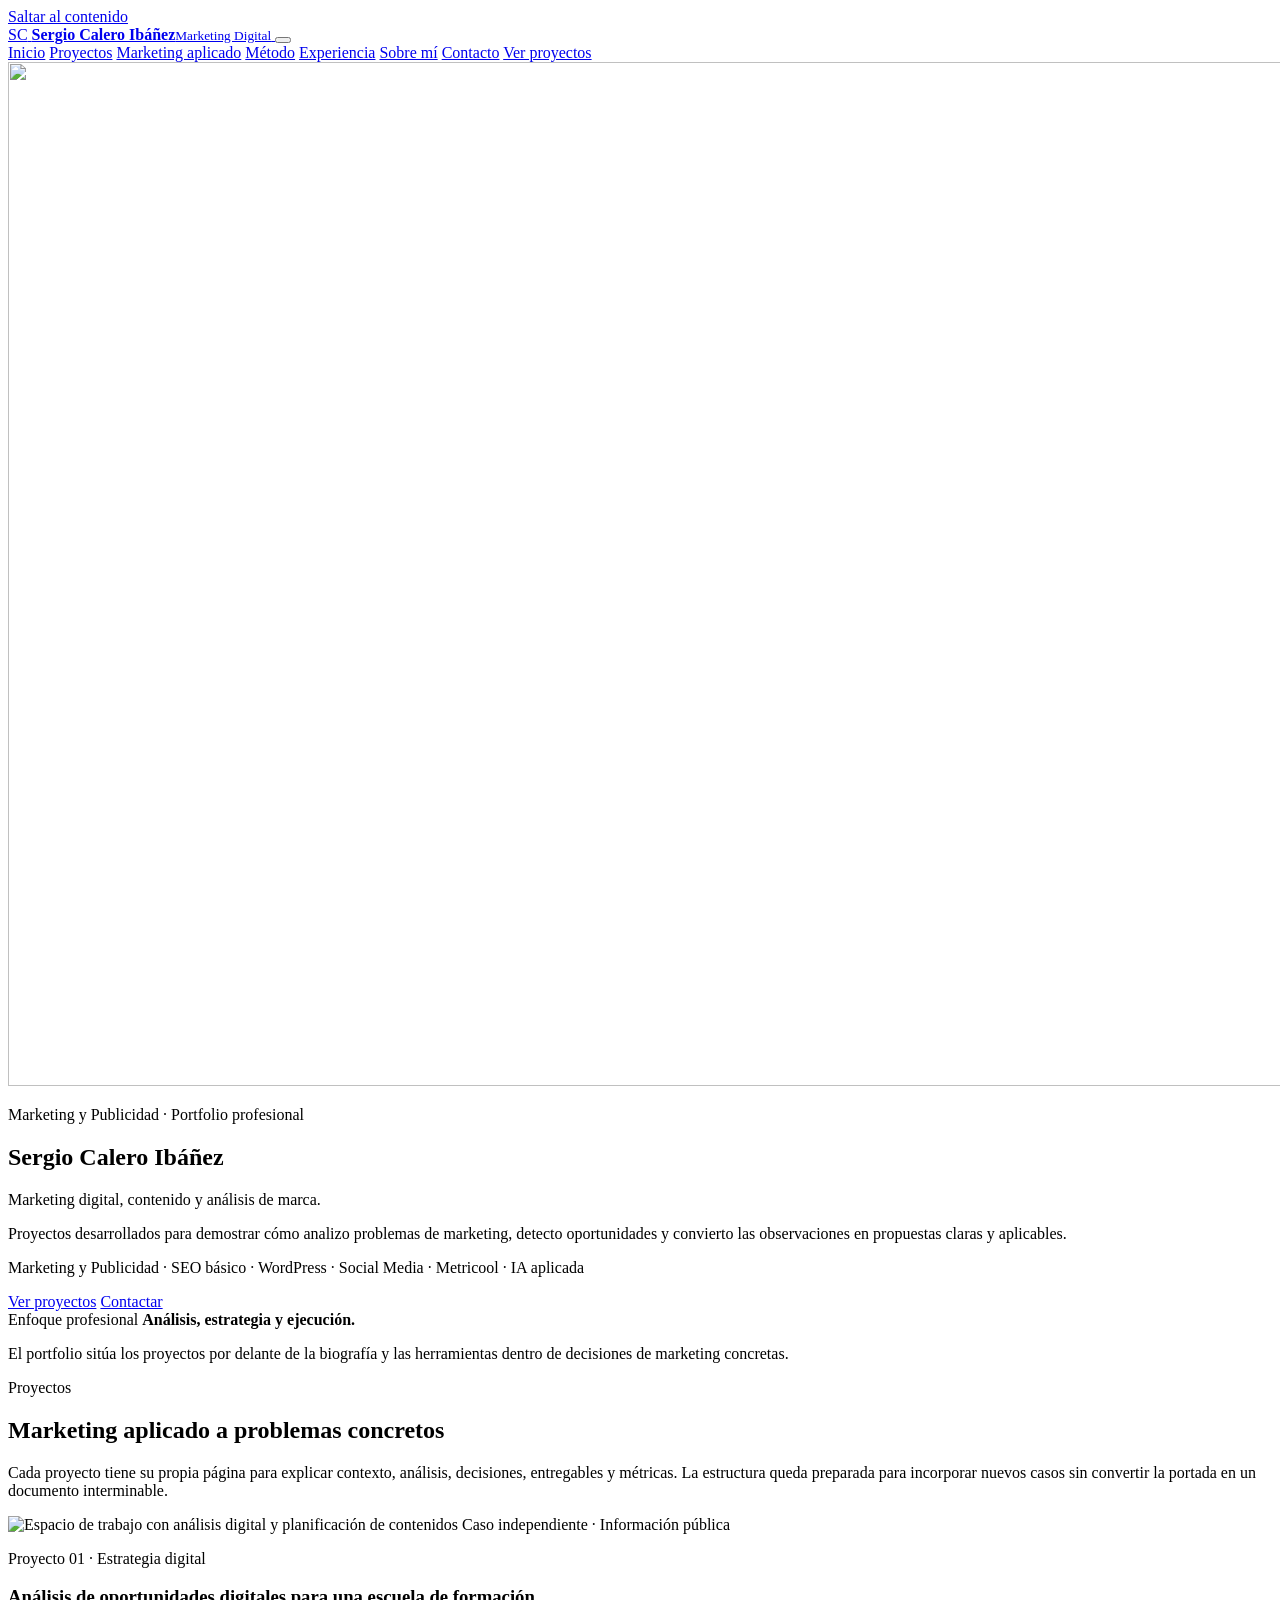
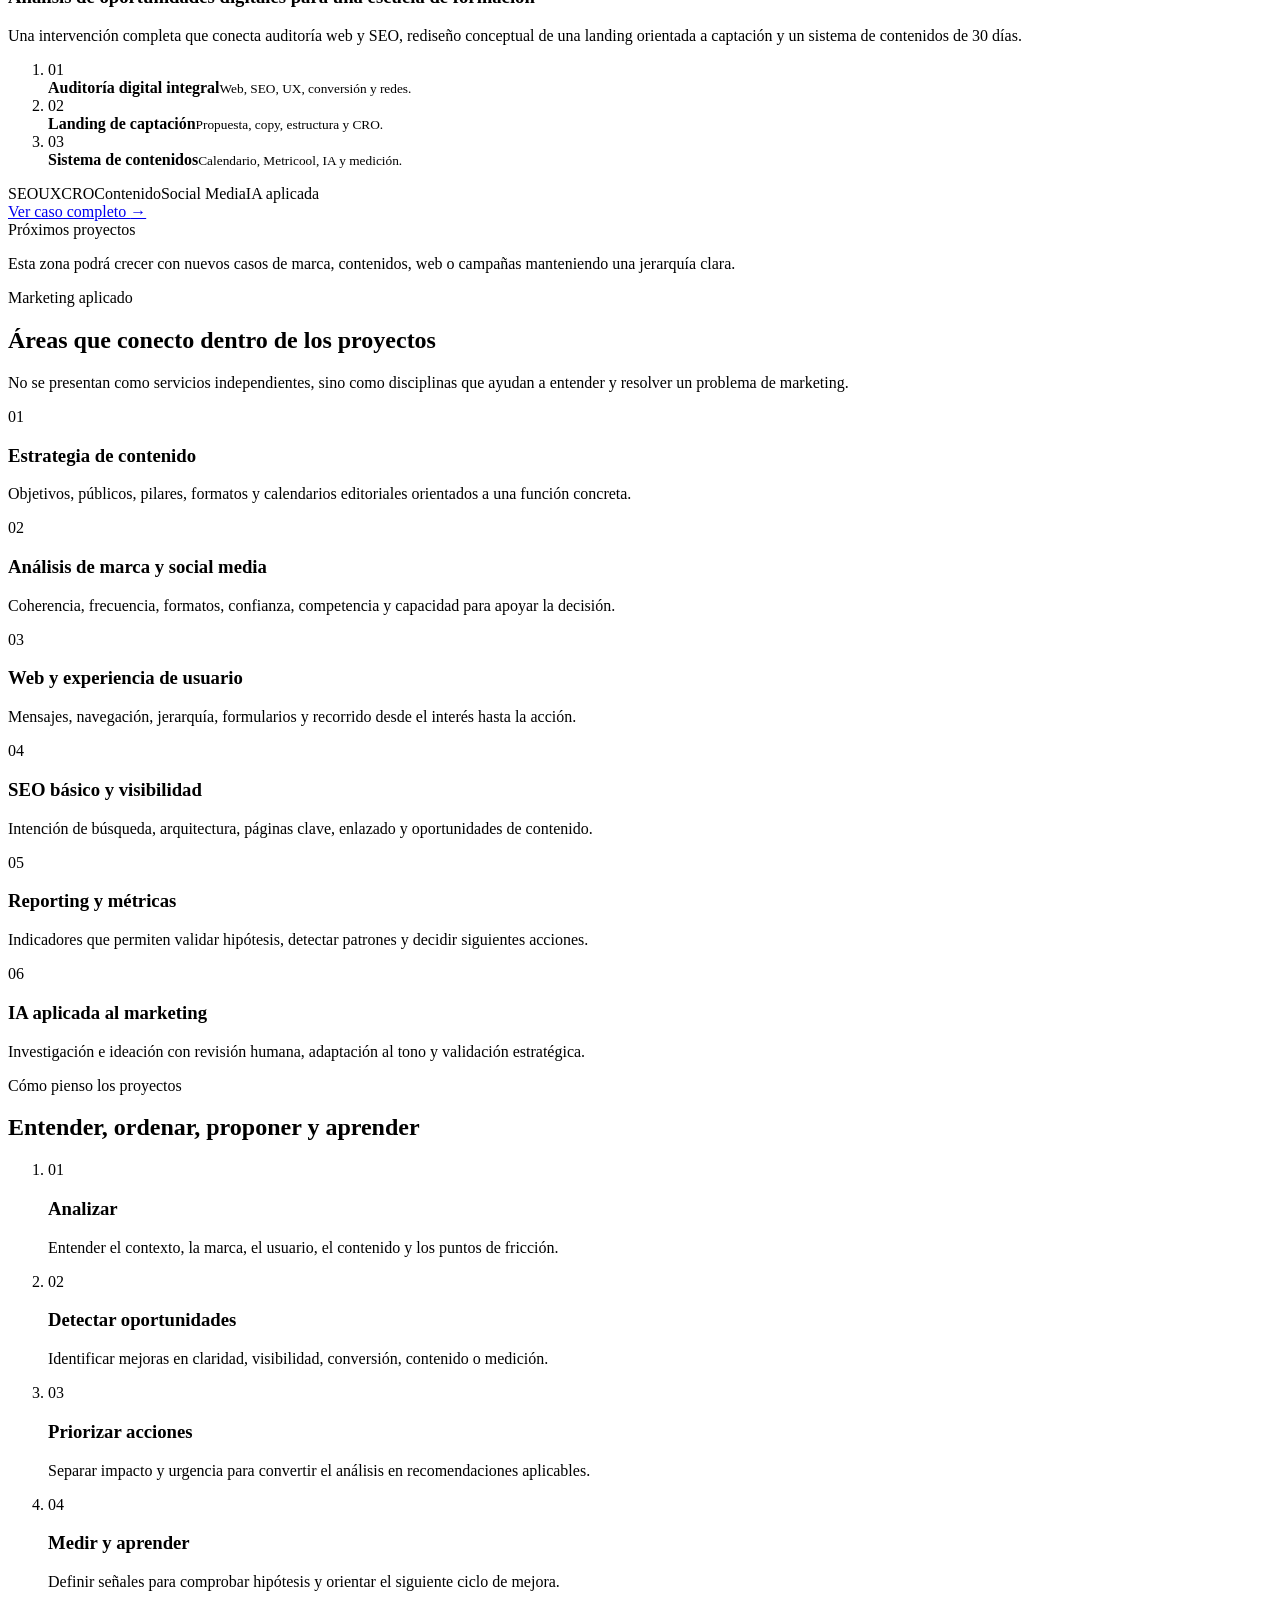
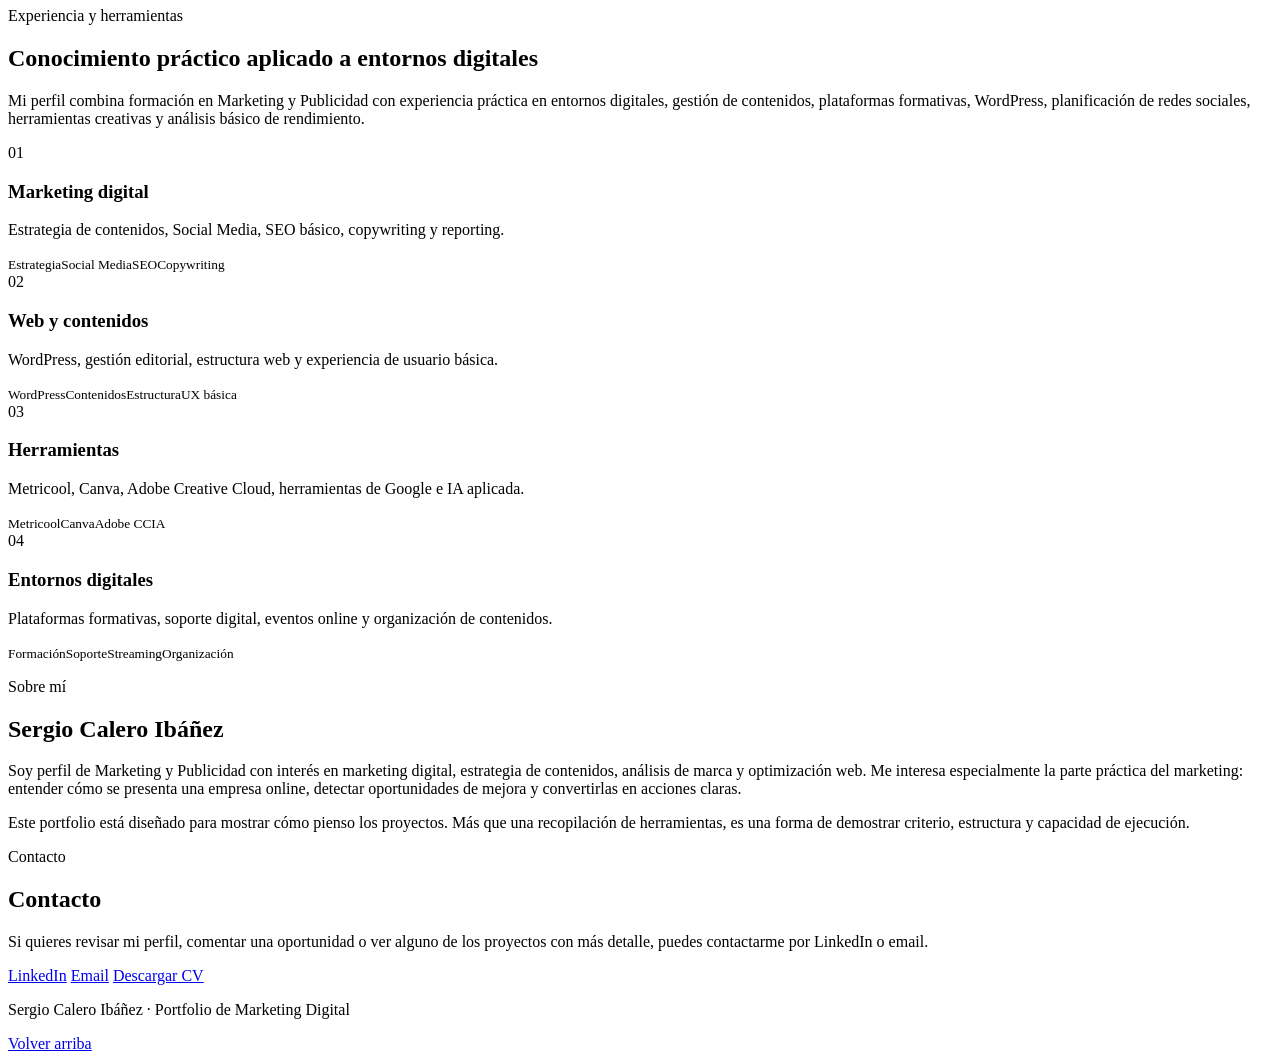
==== index.html @ a9fee879 "Add index.html" ====
<!doctype html>
<html lang="es">
  <head>
    <meta charset="utf-8" />
    <meta name="viewport" content="width=device-width, initial-scale=1" />
    <title>Sergio Calero Ibáñez | Portfolio de Marketing Digital</title>
    <meta name="description" content="Portfolio profesional de Sergio Calero Ibáñez: marketing digital, análisis de marca, SEO básico, WordPress, social media, Metricool, contenidos e IA aplicada." />
    <meta name="robots" content="index, follow" />
    <meta name="theme-color" content="#0f172a" />
    <meta property="og:title" content="Sergio Calero Ibáñez | Portfolio de Marketing Digital" />
    <meta property="og:description" content="Proyectos de marketing aplicado, análisis digital, contenido, SEO, experiencia de usuario e IA." />
    <meta property="og:type" content="website" />
    <meta property="og:image" content="assets/marketing-hero.png" />
    <link rel="preload" href="assets/marketing-hero.png" as="image" />
    <link rel="stylesheet" href="styles.css" />
  </head>
  <body class="portfolio-home">
    <a class="skip-link" href="#contenido">Saltar al contenido</a>
    <header class="site-header" data-header>
      <a class="brand" href="#inicio" aria-label="Ir al inicio">
        <span class="brand-mark">SC</span>
        <span><strong>Sergio Calero Ibáñez</strong><small>Marketing Digital</small></span>
      </a>
      <button class="nav-toggle" type="button" aria-label="Abrir menú" aria-expanded="false" data-nav-toggle>
        <span></span><span></span><span></span>
      </button>
      <nav class="site-nav" aria-label="Navegación principal" data-nav>
        <a href="#inicio">Inicio</a>
        <a href="#proyectos">Proyectos</a>
        <a href="#marketing">Marketing aplicado</a>
        <a href="#metodo">Método</a>
        <a href="#experiencia">Experiencia</a>
        <a href="#sobre-mi">Sobre mí</a>
        <a href="#contacto">Contacto</a>
        <a class="nav-cta" href="#proyectos">Ver proyectos</a>
      </nav>
    </header>

    <main id="contenido">
      <section class="hero home-hero" id="inicio">
        <img class="hero-image" src="assets/marketing-hero.png" alt="" width="1792" height="1024" />
        <div class="hero-overlay"></div>
        <div class="container home-hero-layout">
          <div class="hero-copy">
            <p class="eyebrow light">Marketing y Publicidad · Portfolio profesional</p>
            <h1>Sergio Calero Ibáñez</h1>
            <p class="hero-lead">Marketing digital, contenido y análisis de marca.</p>
            <p class="hero-text">Proyectos desarrollados para demostrar cómo analizo problemas de marketing, detecto oportunidades y convierto las observaciones en propuestas claras y aplicables.</p>
            <p class="positioning">Marketing y Publicidad · SEO básico · WordPress · Social Media · Metricool · IA aplicada</p>
            <div class="button-row">
              <a class="button primary" href="#proyectos">Ver proyectos</a>
              <a class="button ghost" href="#contacto">Contactar</a>
            </div>
          </div>
          <aside class="home-profile-note" aria-label="Enfoque del portfolio">
            <span>Enfoque profesional</span>
            <strong>Análisis, estrategia y ejecución.</strong>
            <p>El portfolio sitúa los proyectos por delante de la biografía y las herramientas dentro de decisiones de marketing concretas.</p>
          </aside>
        </div>
      </section>

      <section class="section projects-index" id="proyectos">
        <div class="container">
          <header class="section-heading projects-heading">
            <div>
              <p class="eyebrow">Proyectos</p>
              <h2>Marketing aplicado a problemas concretos</h2>
            </div>
            <p>Cada proyecto tiene su propia página para explicar contexto, análisis, decisiones, entregables y métricas. La estructura queda preparada para incorporar nuevos casos sin convertir la portada en un documento interminable.</p>
          </header>

          <article class="featured-project">
            <div class="featured-project-media">
              <img src="assets/marketing-hero.png" alt="Espacio de trabajo con análisis digital y planificación de contenidos" width="1792" height="1024" />
              <span class="project-status">Caso independiente · Información pública</span>
            </div>
            <div class="featured-project-content">
              <p class="project-kicker">Proyecto 01 · Estrategia digital</p>
              <h3>Análisis de oportunidades digitales para una escuela de formación</h3>
              <p>Una intervención completa que conecta auditoría web y SEO, rediseño conceptual de una landing orientada a captación y un sistema de contenidos de 30 días.</p>
              <ol class="project-phases">
                <li><span>01</span><div><strong>Auditoría digital integral</strong><small>Web, SEO, UX, conversión y redes.</small></div></li>
                <li><span>02</span><div><strong>Landing de captación</strong><small>Propuesta, copy, estructura y CRO.</small></div></li>
                <li><span>03</span><div><strong>Sistema de contenidos</strong><small>Calendario, Metricool, IA y medición.</small></div></li>
              </ol>
              <div class="project-tags">
                <span>SEO</span><span>UX</span><span>CRO</span><span>Contenido</span><span>Social Media</span><span>IA aplicada</span>
              </div>
              <a class="button project-button" href="projects/analisis-oportunidades-digitales.html">Ver caso completo <span aria-hidden="true">→</span></a>
            </div>
          </article>

          <div class="future-project">
            <span>Próximos proyectos</span>
            <p>Esta zona podrá crecer con nuevos casos de marca, contenidos, web o campañas manteniendo una jerarquía clara.</p>
          </div>
        </div>
      </section>

      <section class="section applied-section" id="marketing">
        <div class="container">
          <header class="section-heading">
            <p class="eyebrow">Marketing aplicado</p>
            <h2>Áreas que conecto dentro de los proyectos</h2>
            <p>No se presentan como servicios independientes, sino como disciplinas que ayudan a entender y resolver un problema de marketing.</p>
          </header>
          <div class="specialty-grid">
            <article><span>01</span><h3>Estrategia de contenido</h3><p>Objetivos, públicos, pilares, formatos y calendarios editoriales orientados a una función concreta.</p></article>
            <article><span>02</span><h3>Análisis de marca y social media</h3><p>Coherencia, frecuencia, formatos, confianza, competencia y capacidad para apoyar la decisión.</p></article>
            <article><span>03</span><h3>Web y experiencia de usuario</h3><p>Mensajes, navegación, jerarquía, formularios y recorrido desde el interés hasta la acción.</p></article>
            <article><span>04</span><h3>SEO básico y visibilidad</h3><p>Intención de búsqueda, arquitectura, páginas clave, enlazado y oportunidades de contenido.</p></article>
            <article><span>05</span><h3>Reporting y métricas</h3><p>Indicadores que permiten validar hipótesis, detectar patrones y decidir siguientes acciones.</p></article>
            <article><span>06</span><h3>IA aplicada al marketing</h3><p>Investigación e ideación con revisión humana, adaptación al tono y validación estratégica.</p></article>
          </div>
        </div>
      </section>

      <section class="section method-section" id="metodo">
        <div class="container">
          <header class="section-heading">
            <p class="eyebrow light">Cómo pienso los proyectos</p>
            <h2>Entender, ordenar, proponer y aprender</h2>
          </header>
          <ol class="method-flow">
            <li><span>01</span><h3>Analizar</h3><p>Entender el contexto, la marca, el usuario, el contenido y los puntos de fricción.</p></li>
            <li><span>02</span><h3>Detectar oportunidades</h3><p>Identificar mejoras en claridad, visibilidad, conversión, contenido o medición.</p></li>
            <li><span>03</span><h3>Priorizar acciones</h3><p>Separar impacto y urgencia para convertir el análisis en recomendaciones aplicables.</p></li>
            <li><span>04</span><h3>Medir y aprender</h3><p>Definir señales para comprobar hipótesis y orientar el siguiente ciclo de mejora.</p></li>
          </ol>
        </div>
      </section>

      <section class="section experience-section" id="experiencia">
        <div class="container">
          <header class="section-heading">
            <p class="eyebrow">Experiencia y herramientas</p>
            <h2>Conocimiento práctico aplicado a entornos digitales</h2>
            <p>Mi perfil combina formación en Marketing y Publicidad con experiencia práctica en entornos digitales, gestión de contenidos, plataformas formativas, WordPress, planificación de redes sociales, herramientas creativas y análisis básico de rendimiento.</p>
          </header>
          <div class="experience-grid">
            <article><span>01</span><h3>Marketing digital</h3><p>Estrategia de contenidos, Social Media, SEO básico, copywriting y reporting.</p><div><small>Estrategia</small><small>Social Media</small><small>SEO</small><small>Copywriting</small></div></article>
            <article><span>02</span><h3>Web y contenidos</h3><p>WordPress, gestión editorial, estructura web y experiencia de usuario básica.</p><div><small>WordPress</small><small>Contenidos</small><small>Estructura</small><small>UX básica</small></div></article>
            <article><span>03</span><h3>Herramientas</h3><p>Metricool, Canva, Adobe Creative Cloud, herramientas de Google e IA aplicada.</p><div><small>Metricool</small><small>Canva</small><small>Adobe CC</small><small>IA</small></div></article>
            <article><span>04</span><h3>Entornos digitales</h3><p>Plataformas formativas, soporte digital, eventos online y organización de contenidos.</p><div><small>Formación</small><small>Soporte</small><small>Streaming</small><small>Organización</small></div></article>
          </div>
        </div>
      </section>

      <section class="section about-section" id="sobre-mi">
        <div class="container about-layout">
          <div><p class="eyebrow">Sobre mí</p><h2>Sergio Calero Ibáñez</h2></div>
          <div class="about-copy">
            <p>Soy perfil de Marketing y Publicidad con interés en marketing digital, estrategia de contenidos, análisis de marca y optimización web. Me interesa especialmente la parte práctica del marketing: entender cómo se presenta una empresa online, detectar oportunidades de mejora y convertirlas en acciones claras.</p>
            <p>Este portfolio está diseñado para mostrar cómo pienso los proyectos. Más que una recopilación de herramientas, es una forma de demostrar criterio, estructura y capacidad de ejecución.</p>
          </div>
        </div>
      </section>

      <section class="contact-section" id="contacto">
        <div class="container contact-layout">
          <div>
            <p class="eyebrow light">Contacto</p>
            <h2>Contacto</h2>
            <p>Si quieres revisar mi perfil, comentar una oportunidad o ver alguno de los proyectos con más detalle, puedes contactarme por LinkedIn o email.</p>
          </div>
          <div class="contact-actions">
            <a class="button primary" href="https://www.linkedin.com/in/sergio-calero-ibanez/" target="_blank" rel="noreferrer">LinkedIn</a>
            <a class="button ghost" href="mailto:tu-email@ejemplo.com">Email</a>
            <a class="button ghost" href="assets/cv-sergio-calero.pdf">Descargar CV</a>
          </div>
        </div>
      </section>
    </main>

    <footer class="site-footer">
      <div class="container"><p>Sergio Calero Ibáñez · Portfolio de Marketing Digital</p><a href="#inicio">Volver arriba</a></div>
    </footer>
    <script src="script.js"></script>
  </body>
</html>
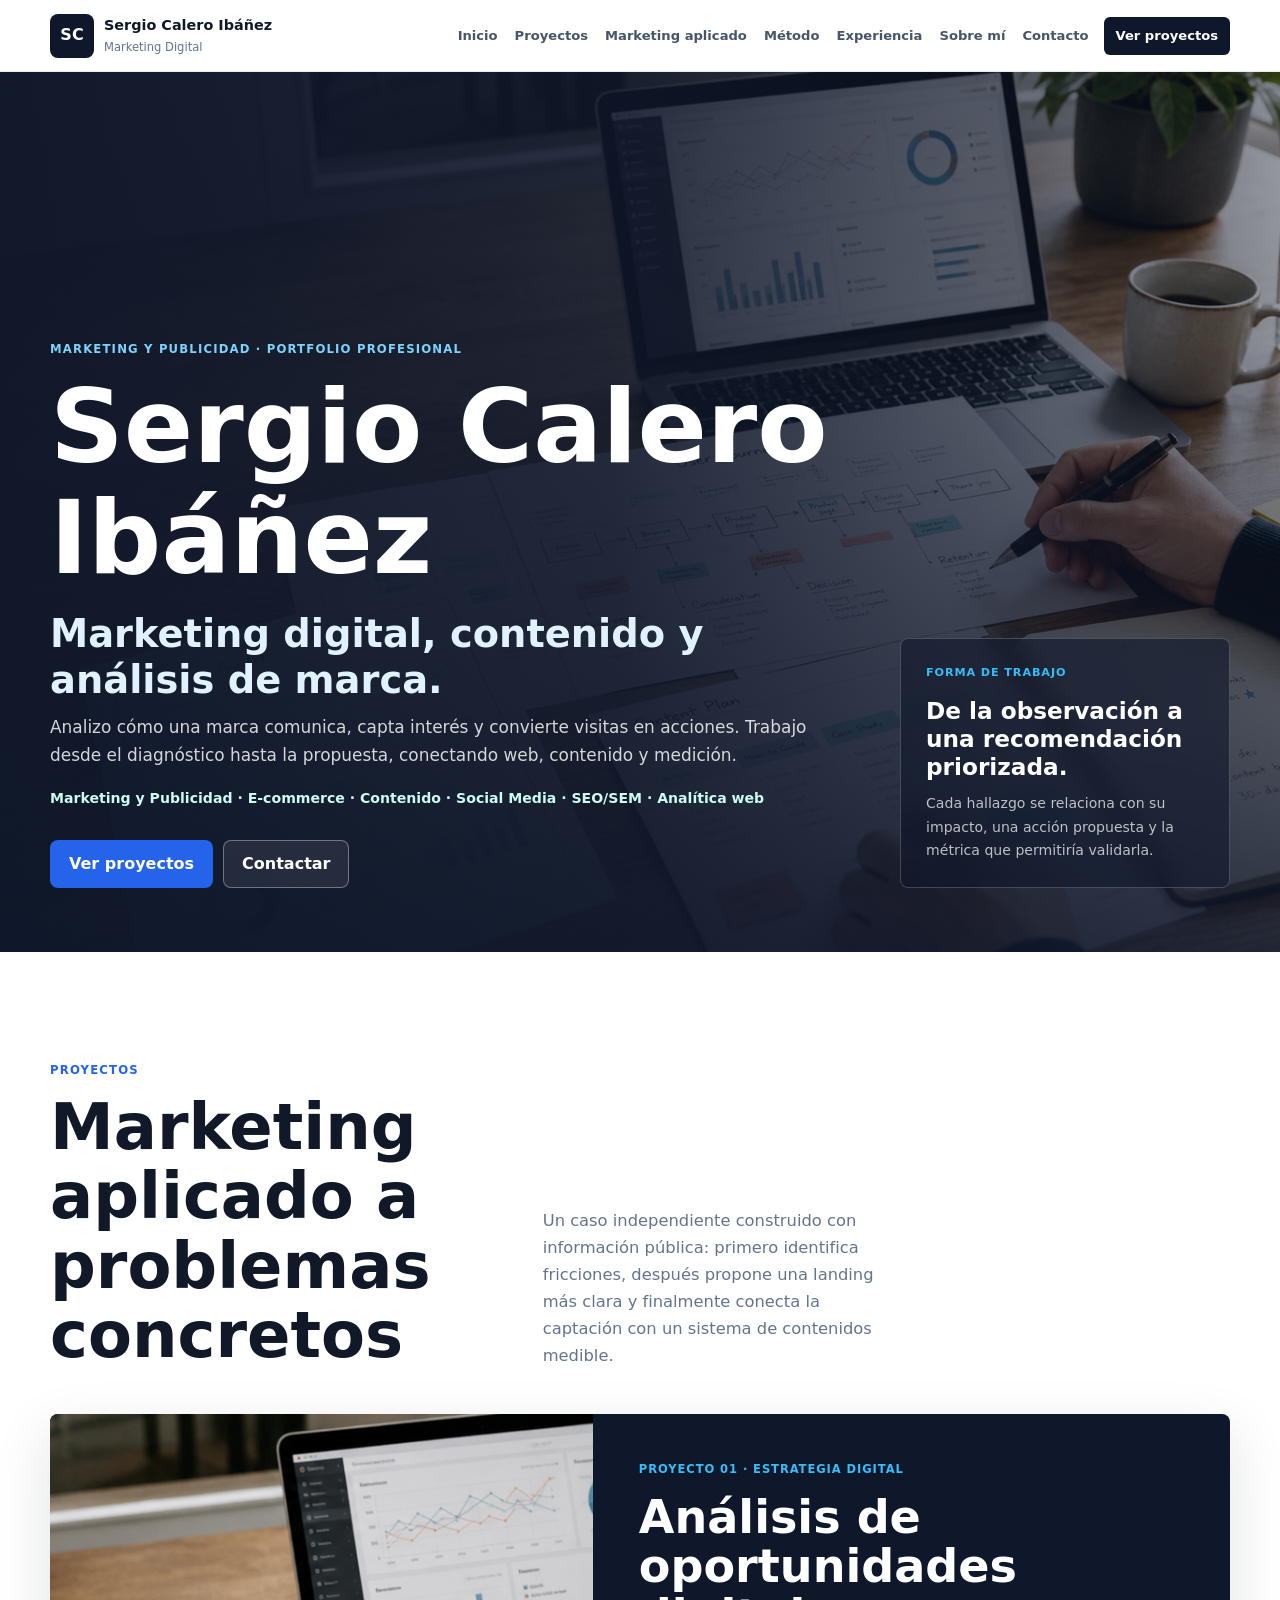
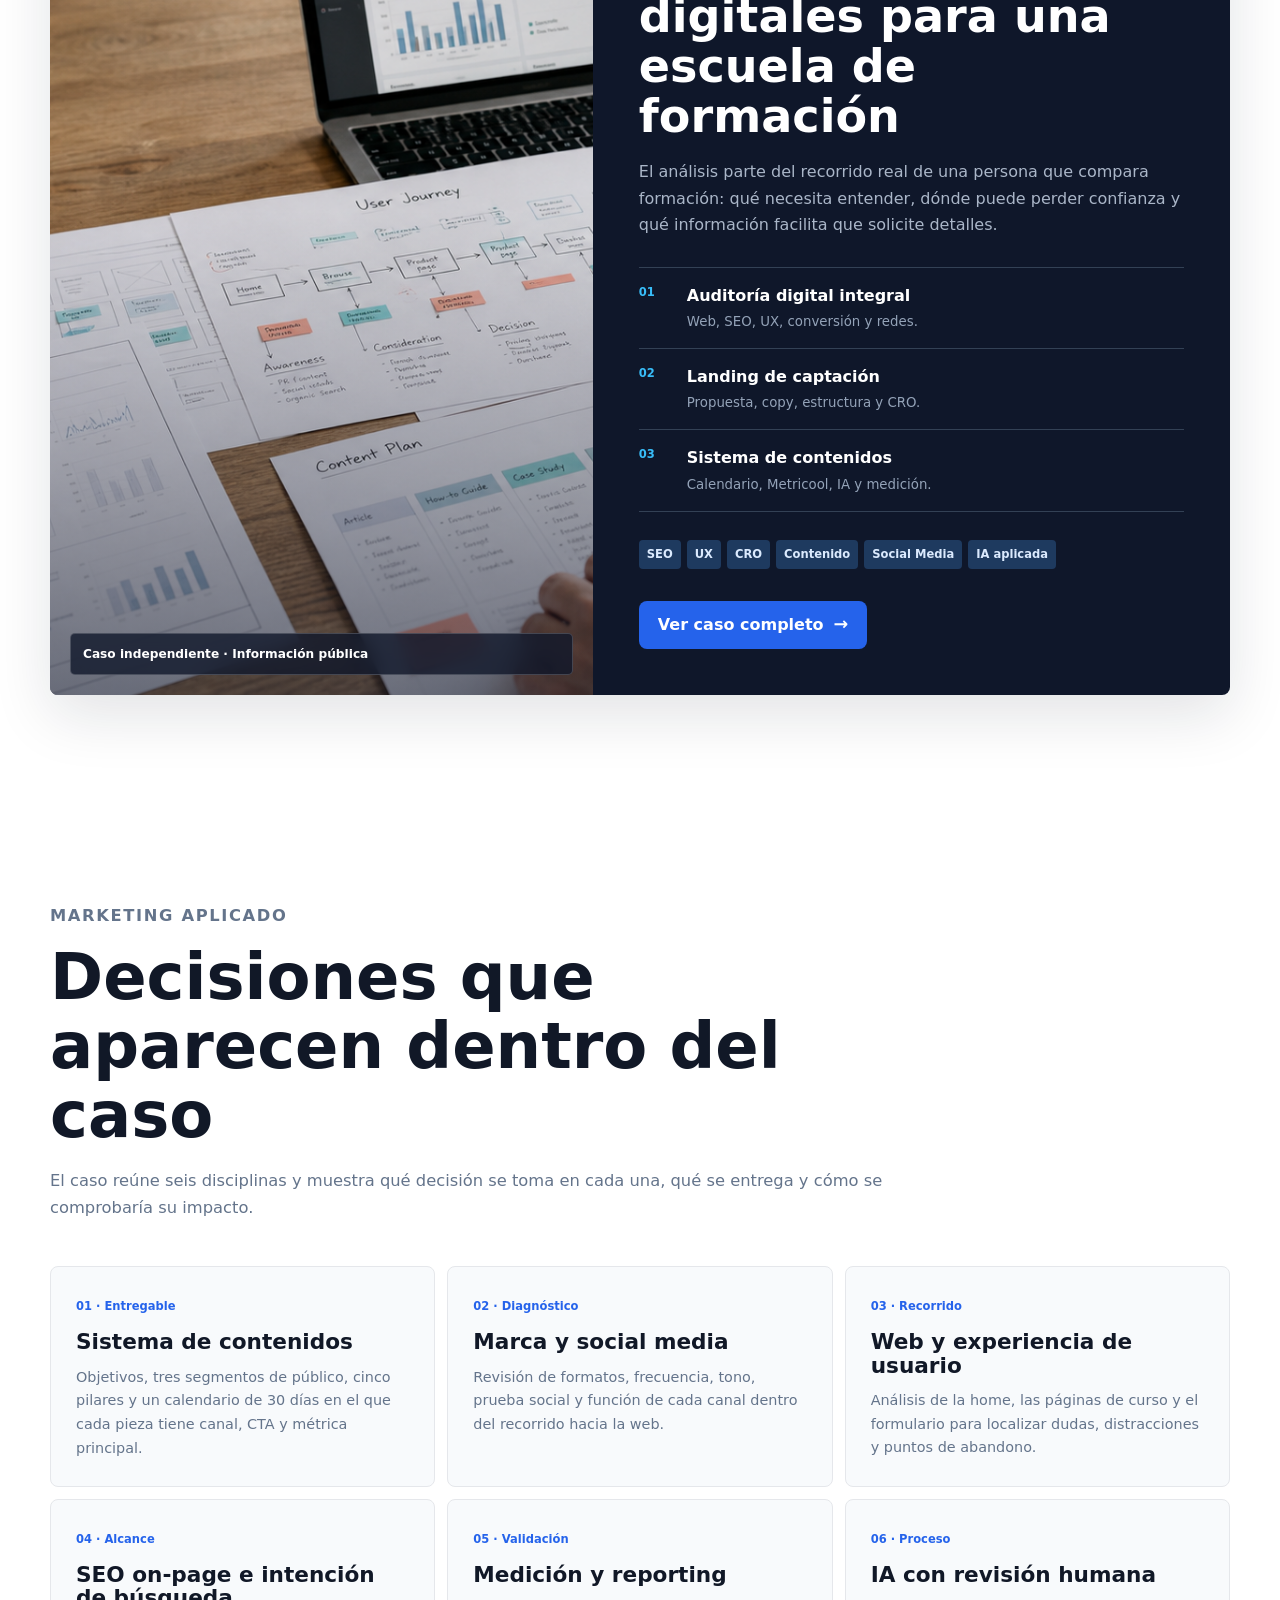
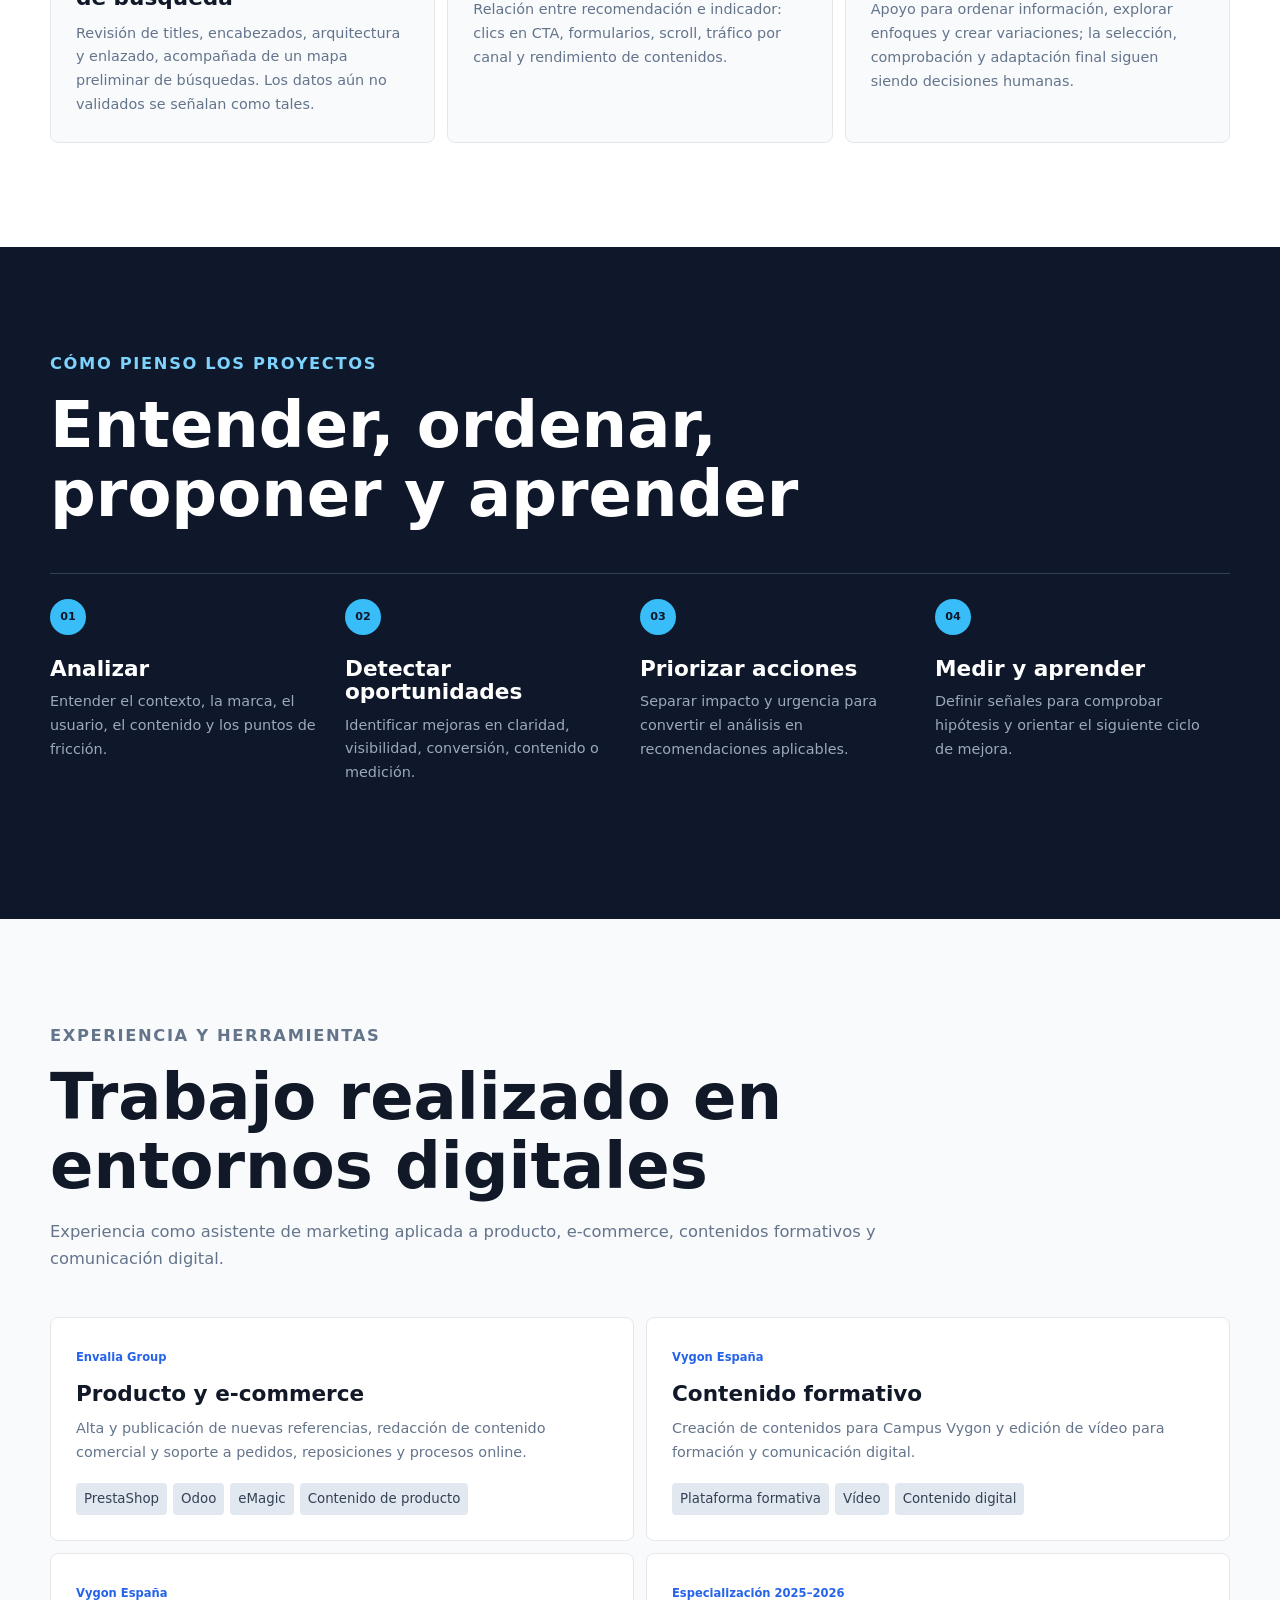
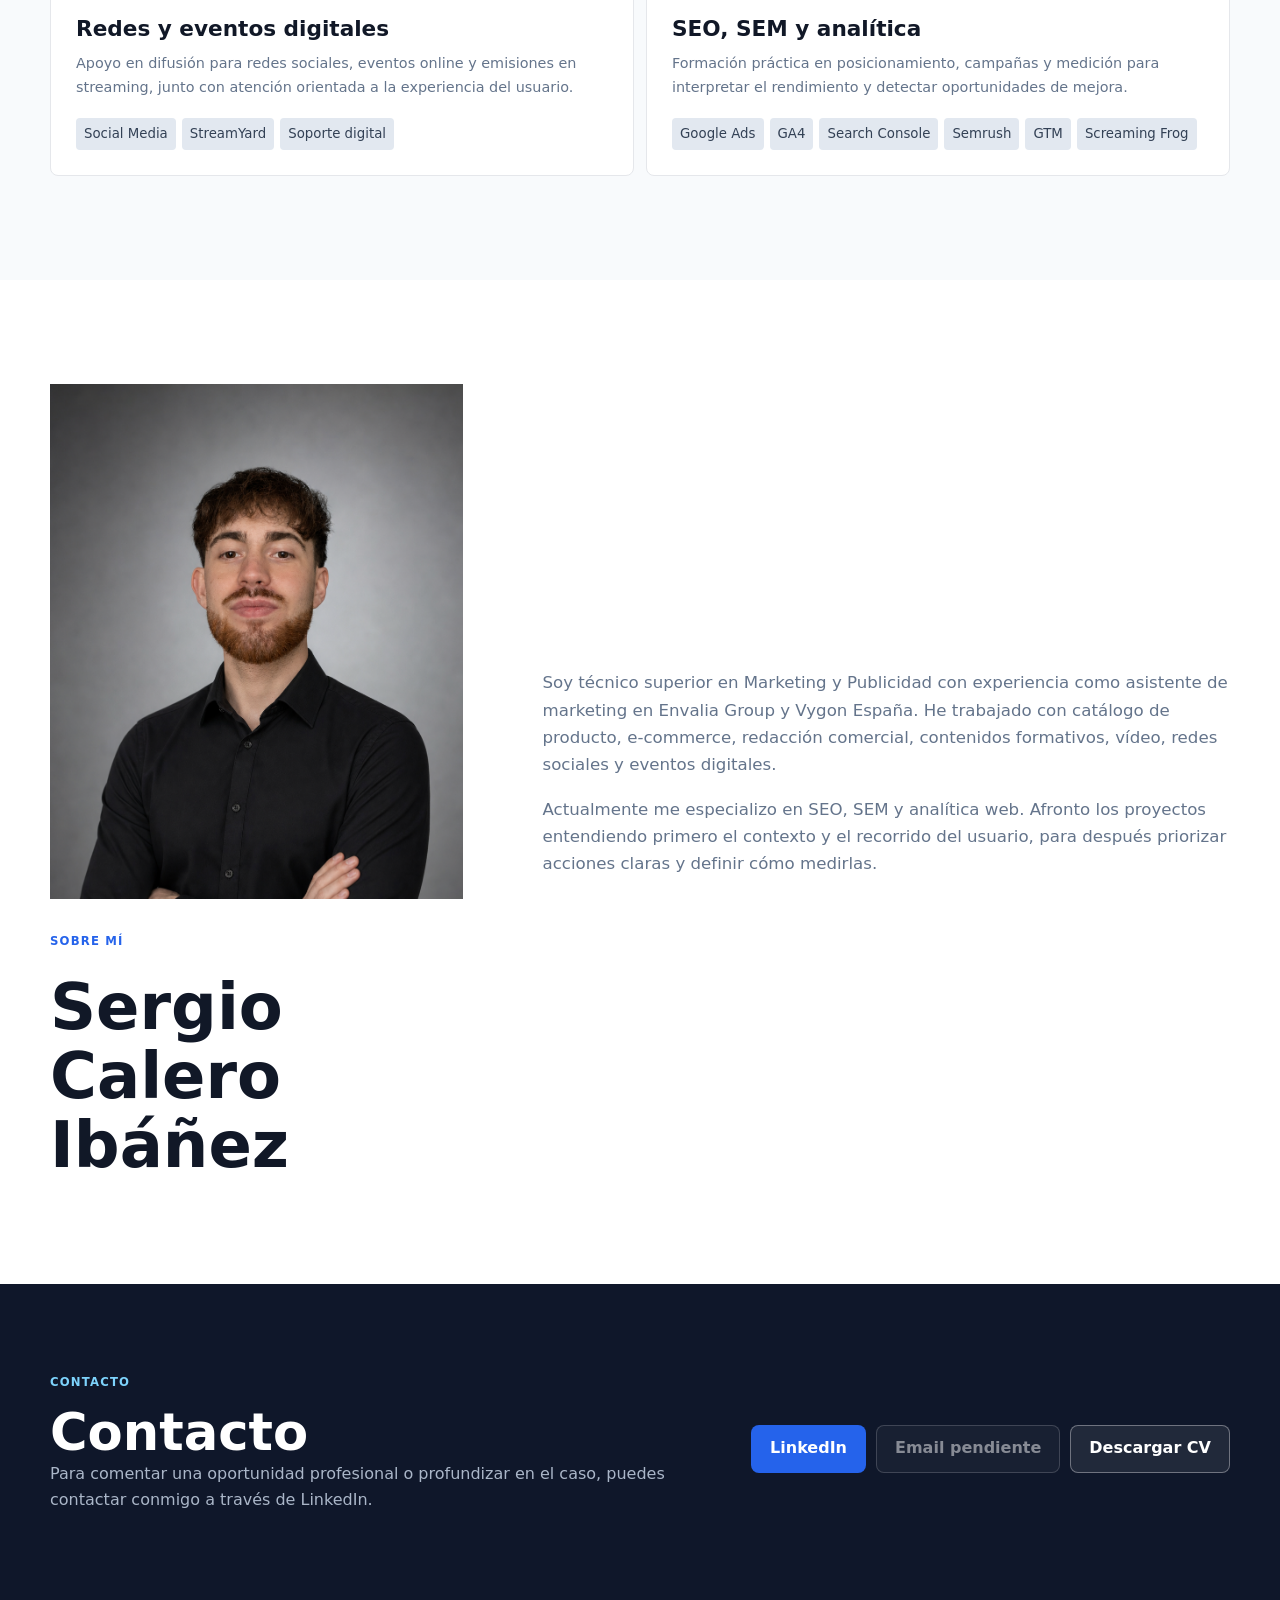
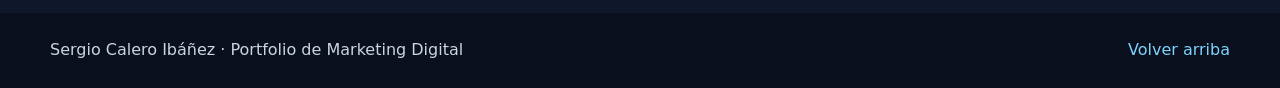
==== commit f7952862: "Mejora contenido profesional y recursos del portfolio" ====
--- a/index.html
+++ b/index.html
@@ -10,8 +10,8 @@
     <meta property="og:title" content="Sergio Calero Ibáñez | Portfolio de Marketing Digital" />
     <meta property="og:description" content="Proyectos de marketing aplicado, análisis digital, contenido, SEO, experiencia de usuario e IA." />
     <meta property="og:type" content="website" />
-    <meta property="og:image" content="assets/marketing-hero.png" />
-    <link rel="preload" href="assets/marketing-hero.png" as="image" />
+    <meta property="og:image" content="assets/marketing-analysis-workspace.png" />
+    <link rel="preload" href="assets/marketing-analysis-workspace.png" as="image" />
     <link rel="stylesheet" href="styles.css" />
   </head>
   <body class="portfolio-home">
@@ -38,24 +38,24 @@
 
     <main id="contenido">
       <section class="hero home-hero" id="inicio">
-        <img class="hero-image" src="assets/marketing-hero.png" alt="" width="1792" height="1024" />
+        <img class="hero-image" src="assets/marketing-analysis-workspace.png" alt="" width="1672" height="941" />
         <div class="hero-overlay"></div>
         <div class="container home-hero-layout">
           <div class="hero-copy">
             <p class="eyebrow light">Marketing y Publicidad · Portfolio profesional</p>
             <h1>Sergio Calero Ibáñez</h1>
             <p class="hero-lead">Marketing digital, contenido y análisis de marca.</p>
-            <p class="hero-text">Proyectos desarrollados para demostrar cómo analizo problemas de marketing, detecto oportunidades y convierto las observaciones en propuestas claras y aplicables.</p>
-            <p class="positioning">Marketing y Publicidad · SEO básico · WordPress · Social Media · Metricool · IA aplicada</p>
+            <p class="hero-text">Analizo cómo una marca comunica, capta interés y convierte visitas en acciones. Trabajo desde el diagnóstico hasta la propuesta, conectando web, contenido y medición.</p>
+            <p class="positioning">Marketing y Publicidad · E-commerce · Contenido · Social Media · SEO/SEM · Analítica web</p>
             <div class="button-row">
               <a class="button primary" href="#proyectos">Ver proyectos</a>
               <a class="button ghost" href="#contacto">Contactar</a>
             </div>
           </div>
           <aside class="home-profile-note" aria-label="Enfoque del portfolio">
-            <span>Enfoque profesional</span>
-            <strong>Análisis, estrategia y ejecución.</strong>
-            <p>El portfolio sitúa los proyectos por delante de la biografía y las herramientas dentro de decisiones de marketing concretas.</p>
+            <span>Forma de trabajo</span>
+            <strong>De la observación a una recomendación priorizada.</strong>
+            <p>Cada hallazgo se relaciona con su impacto, una acción propuesta y la métrica que permitiría validarla.</p>
           </aside>
         </div>
       </section>
@@ -67,18 +67,18 @@
               <p class="eyebrow">Proyectos</p>
               <h2>Marketing aplicado a problemas concretos</h2>
             </div>
-            <p>Cada proyecto tiene su propia página para explicar contexto, análisis, decisiones, entregables y métricas. La estructura queda preparada para incorporar nuevos casos sin convertir la portada en un documento interminable.</p>
+            <p>Un caso independiente construido con información pública: primero identifica fricciones, después propone una landing más clara y finalmente conecta la captación con un sistema de contenidos medible.</p>
           </header>
 
           <article class="featured-project">
             <div class="featured-project-media">
-              <img src="assets/marketing-hero.png" alt="Espacio de trabajo con análisis digital y planificación de contenidos" width="1792" height="1024" />
+              <img src="assets/marketing-analysis-workspace.png" alt="Documentos de auditoría web, recorrido de usuario y planificación de contenidos" width="1672" height="941" />
               <span class="project-status">Caso independiente · Información pública</span>
             </div>
             <div class="featured-project-content">
               <p class="project-kicker">Proyecto 01 · Estrategia digital</p>
               <h3>Análisis de oportunidades digitales para una escuela de formación</h3>
-              <p>Una intervención completa que conecta auditoría web y SEO, rediseño conceptual de una landing orientada a captación y un sistema de contenidos de 30 días.</p>
+              <p>El análisis parte del recorrido real de una persona que compara formación: qué necesita entender, dónde puede perder confianza y qué información facilita que solicite detalles.</p>
               <ol class="project-phases">
                 <li><span>01</span><div><strong>Auditoría digital integral</strong><small>Web, SEO, UX, conversión y redes.</small></div></li>
                 <li><span>02</span><div><strong>Landing de captación</strong><small>Propuesta, copy, estructura y CRO.</small></div></li>
@@ -91,10 +91,6 @@
             </div>
           </article>
 
-          <div class="future-project">
-            <span>Próximos proyectos</span>
-            <p>Esta zona podrá crecer con nuevos casos de marca, contenidos, web o campañas manteniendo una jerarquía clara.</p>
-          </div>
         </div>
       </section>
 
@@ -102,16 +98,16 @@
         <div class="container">
           <header class="section-heading">
             <p class="eyebrow">Marketing aplicado</p>
-            <h2>Áreas que conecto dentro de los proyectos</h2>
-            <p>No se presentan como servicios independientes, sino como disciplinas que ayudan a entender y resolver un problema de marketing.</p>
+            <h2>Decisiones que aparecen dentro del caso</h2>
+            <p>El caso reúne seis disciplinas y muestra qué decisión se toma en cada una, qué se entrega y cómo se comprobaría su impacto.</p>
           </header>
           <div class="specialty-grid">
-            <article><span>01</span><h3>Estrategia de contenido</h3><p>Objetivos, públicos, pilares, formatos y calendarios editoriales orientados a una función concreta.</p></article>
-            <article><span>02</span><h3>Análisis de marca y social media</h3><p>Coherencia, frecuencia, formatos, confianza, competencia y capacidad para apoyar la decisión.</p></article>
-            <article><span>03</span><h3>Web y experiencia de usuario</h3><p>Mensajes, navegación, jerarquía, formularios y recorrido desde el interés hasta la acción.</p></article>
-            <article><span>04</span><h3>SEO básico y visibilidad</h3><p>Intención de búsqueda, arquitectura, páginas clave, enlazado y oportunidades de contenido.</p></article>
-            <article><span>05</span><h3>Reporting y métricas</h3><p>Indicadores que permiten validar hipótesis, detectar patrones y decidir siguientes acciones.</p></article>
-            <article><span>06</span><h3>IA aplicada al marketing</h3><p>Investigación e ideación con revisión humana, adaptación al tono y validación estratégica.</p></article>
+            <article><span>01 · Entregable</span><h3>Sistema de contenidos</h3><p>Objetivos, tres segmentos de público, cinco pilares y un calendario de 30 días en el que cada pieza tiene canal, CTA y métrica principal.</p></article>
+            <article><span>02 · Diagnóstico</span><h3>Marca y social media</h3><p>Revisión de formatos, frecuencia, tono, prueba social y función de cada canal dentro del recorrido hacia la web.</p></article>
+            <article><span>03 · Recorrido</span><h3>Web y experiencia de usuario</h3><p>Análisis de la home, las páginas de curso y el formulario para localizar dudas, distracciones y puntos de abandono.</p></article>
+            <article><span>04 · Alcance</span><h3>SEO on-page e intención de búsqueda</h3><p>Revisión de titles, encabezados, arquitectura y enlazado, acompañada de un mapa preliminar de búsquedas. Los datos aún no validados se señalan como tales.</p></article>
+            <article><span>05 · Validación</span><h3>Medición y reporting</h3><p>Relación entre recomendación e indicador: clics en CTA, formularios, scroll, tráfico por canal y rendimiento de contenidos.</p></article>
+            <article><span>06 · Proceso</span><h3>IA con revisión humana</h3><p>Apoyo para ordenar información, explorar enfoques y crear variaciones; la selección, comprobación y adaptación final siguen siendo decisiones humanas.</p></article>
           </div>
         </div>
       </section>
@@ -135,24 +131,30 @@
         <div class="container">
           <header class="section-heading">
             <p class="eyebrow">Experiencia y herramientas</p>
-            <h2>Conocimiento práctico aplicado a entornos digitales</h2>
-            <p>Mi perfil combina formación en Marketing y Publicidad con experiencia práctica en entornos digitales, gestión de contenidos, plataformas formativas, WordPress, planificación de redes sociales, herramientas creativas y análisis básico de rendimiento.</p>
+            <h2>Trabajo realizado en entornos digitales</h2>
+            <p>Experiencia como asistente de marketing aplicada a producto, e-commerce, contenidos formativos y comunicación digital.</p>
           </header>
           <div class="experience-grid">
-            <article><span>01</span><h3>Marketing digital</h3><p>Estrategia de contenidos, Social Media, SEO básico, copywriting y reporting.</p><div><small>Estrategia</small><small>Social Media</small><small>SEO</small><small>Copywriting</small></div></article>
-            <article><span>02</span><h3>Web y contenidos</h3><p>WordPress, gestión editorial, estructura web y experiencia de usuario básica.</p><div><small>WordPress</small><small>Contenidos</small><small>Estructura</small><small>UX básica</small></div></article>
-            <article><span>03</span><h3>Herramientas</h3><p>Metricool, Canva, Adobe Creative Cloud, herramientas de Google e IA aplicada.</p><div><small>Metricool</small><small>Canva</small><small>Adobe CC</small><small>IA</small></div></article>
-            <article><span>04</span><h3>Entornos digitales</h3><p>Plataformas formativas, soporte digital, eventos online y organización de contenidos.</p><div><small>Formación</small><small>Soporte</small><small>Streaming</small><small>Organización</small></div></article>
+            <article><span>Envalia Group</span><h3>Producto y e-commerce</h3><p>Alta y publicación de nuevas referencias, redacción de contenido comercial y soporte a pedidos, reposiciones y procesos online.</p><div><small>PrestaShop</small><small>Odoo</small><small>eMagic</small><small>Contenido de producto</small></div></article>
+            <article><span>Vygon España</span><h3>Contenido formativo</h3><p>Creación de contenidos para Campus Vygon y edición de vídeo para formación y comunicación digital.</p><div><small>Plataforma formativa</small><small>Vídeo</small><small>Contenido digital</small></div></article>
+            <article><span>Vygon España</span><h3>Redes y eventos digitales</h3><p>Apoyo en difusión para redes sociales, eventos online y emisiones en streaming, junto con atención orientada a la experiencia del usuario.</p><div><small>Social Media</small><small>StreamYard</small><small>Soporte digital</small></div></article>
+            <article><span>Especialización 2025–2026</span><h3>SEO, SEM y analítica</h3><p>Formación práctica en posicionamiento, campañas y medición para interpretar el rendimiento y detectar oportunidades de mejora.</p><div><small>Google Ads</small><small>GA4</small><small>Search Console</small><small>Semrush</small><small>GTM</small><small>Screaming Frog</small></div></article>
           </div>
         </div>
       </section>
 
       <section class="section about-section" id="sobre-mi">
         <div class="container about-layout">
-          <div><p class="eyebrow">Sobre mí</p><h2>Sergio Calero Ibáñez</h2></div>
+          <div class="about-profile">
+            <div class="about-photo">
+              <img src="assets/sergio-calero.png" alt="Retrato profesional de Sergio Calero Ibáñez" width="941" height="1672" />
+            </div>
+            <p class="eyebrow">Sobre mí</p>
+            <h2>Sergio Calero Ibáñez</h2>
+          </div>
           <div class="about-copy">
-            <p>Soy perfil de Marketing y Publicidad con interés en marketing digital, estrategia de contenidos, análisis de marca y optimización web. Me interesa especialmente la parte práctica del marketing: entender cómo se presenta una empresa online, detectar oportunidades de mejora y convertirlas en acciones claras.</p>
-            <p>Este portfolio está diseñado para mostrar cómo pienso los proyectos. Más que una recopilación de herramientas, es una forma de demostrar criterio, estructura y capacidad de ejecución.</p>
+            <p>Soy técnico superior en Marketing y Publicidad con experiencia como asistente de marketing en Envalia Group y Vygon España. He trabajado con catálogo de producto, e-commerce, redacción comercial, contenidos formativos, vídeo, redes sociales y eventos digitales.</p>
+            <p>Actualmente me especializo en SEO, SEM y analítica web. Afronto los proyectos entendiendo primero el contexto y el recorrido del usuario, para después priorizar acciones claras y definir cómo medirlas.</p>
           </div>
         </div>
       </section>
@@ -162,12 +164,12 @@
           <div>
             <p class="eyebrow light">Contacto</p>
             <h2>Contacto</h2>
-            <p>Si quieres revisar mi perfil, comentar una oportunidad o ver alguno de los proyectos con más detalle, puedes contactarme por LinkedIn o email.</p>
+            <p>Para comentar una oportunidad profesional o profundizar en el caso, puedes contactar conmigo a través de LinkedIn.</p>
           </div>
           <div class="contact-actions">
             <a class="button primary" href="https://www.linkedin.com/in/sergio-calero-ibanez/" target="_blank" rel="noreferrer">LinkedIn</a>
-            <a class="button ghost" href="mailto:tu-email@ejemplo.com">Email</a>
-            <a class="button ghost" href="assets/cv-sergio-calero.pdf">Descargar CV</a>
+            <span class="button ghost is-disabled" aria-disabled="true">Email pendiente</span>
+            <a class="button ghost" href="assets/cv-sergio-calero.pdf" download>Descargar CV</a>
           </div>
         </div>
       </section>
--- a/styles.css
+++ b/styles.css
@@ -0,0 +1,534 @@
+:root {
+  color-scheme: light;
+  --ink: #111827;
+  --navy: #0f172a;
+  --navy-soft: #172033;
+  --paper: #ffffff;
+  --soft: #f8fafc;
+  --muted: #64748b;
+  --line: #e5e7eb;
+  --blue: #2563eb;
+  --sky: #38bdf8;
+  --teal: #14b8a6;
+  --orange: #f97316;
+  --radius: 8px;
+  --shadow: 0 20px 60px rgba(15, 23, 42, 0.12);
+  --header: 72px;
+}
+
+* { box-sizing: border-box; }
+html { scroll-behavior: smooth; }
+body {
+  margin: 0;
+  color: var(--ink);
+  background: var(--soft);
+  font-family: Inter, Manrope, ui-sans-serif, system-ui, -apple-system, BlinkMacSystemFont, "Segoe UI", sans-serif;
+  line-height: 1.65;
+  text-rendering: optimizeLegibility;
+}
+body.nav-open { overflow: hidden; }
+a { color: inherit; text-decoration: none; }
+img { max-width: 100%; }
+p, ul, ol, dl, blockquote { margin-top: 0; }
+h1, h2, h3, h4 { margin: 0; line-height: 1.08; letter-spacing: 0; }
+h1 { font-size: clamp(3rem, 8vw, 6.5rem); }
+h2 { font-size: clamp(2.15rem, 5vw, 4.25rem); }
+h3 { font-size: 1.35rem; }
+h4 { font-size: 1rem; }
+button { font: inherit; }
+.container { width: min(1180px, calc(100% - 32px)); margin-inline: auto; }
+.section, .phase { scroll-margin-top: calc(var(--header) + 18px); }
+.section { padding: 104px 0; }
+.skip-link { position: fixed; z-index: 100; top: 10px; left: 10px; padding: 10px 14px; color: #fff; background: var(--blue); transform: translateY(-160%); }
+.skip-link:focus { transform: translateY(0); }
+
+.site-header {
+  position: sticky; z-index: 90; top: 0; display: flex; align-items: center; justify-content: space-between;
+  min-height: var(--header); padding: 10px max(18px, calc((100vw - 1180px) / 2));
+  background: rgba(255,255,255,.95); border-bottom: 1px solid rgba(229,231,235,.9); backdrop-filter: blur(18px);
+}
+.site-header.is-scrolled { box-shadow: 0 10px 32px rgba(15,23,42,.08); }
+.brand { display: inline-flex; align-items: center; gap: 10px; flex: 0 0 auto; }
+.brand-mark { display: grid; place-items: center; width: 44px; height: 44px; color: #fff; background: var(--navy); border-radius: var(--radius); font-weight: 900; }
+.brand strong, .brand small { display: block; }
+.brand strong { font-size: .9rem; }
+.brand small { color: var(--muted); font-size: .72rem; }
+.site-nav { display: flex; align-items: center; gap: 1px; }
+.site-nav a { min-height: 38px; display: inline-flex; align-items: center; padding: 0 8px; color: #475569; border-radius: 6px; font-size: .82rem; font-weight: 760; }
+.site-nav a:hover, .site-nav a:focus-visible { color: var(--ink); background: #eef2f7; outline: 0; }
+.site-nav .nav-cta { margin-left: 6px; padding-inline: 12px; color: #fff; background: var(--navy); }
+.nav-toggle { display: none; width: 44px; height: 44px; padding: 0; background: #fff; border: 1px solid var(--line); border-radius: var(--radius); }
+.nav-toggle span { display: block; width: 20px; height: 2px; margin: 4px auto; background: var(--ink); }
+
+.hero { position: relative; display: grid; align-items: end; min-height: calc(100svh - 20px); padding: 120px 0 64px; overflow: hidden; color: #fff; background: var(--navy); }
+.hero-image, .hero-overlay { position: absolute; inset: 0; width: 100%; height: 100%; }
+.hero-image { object-fit: cover; object-position: center; }
+.hero-overlay { background: linear-gradient(90deg, rgba(15,23,42,.98) 0%, rgba(15,23,42,.88) 48%, rgba(15,23,42,.42) 100%), linear-gradient(0deg, rgba(15,23,42,.78), transparent 70%); }
+.hero-layout { position: relative; z-index: 1; display: grid; grid-template-columns: minmax(0, 1fr) 340px; gap: 48px; align-items: end; }
+.hero-copy { max-width: 790px; }
+.eyebrow { display: inline-block; margin-bottom: 13px; color: var(--blue); font-size: .73rem; font-weight: 900; letter-spacing: .1em; text-transform: uppercase; }
+.eyebrow.light { color: #7dd3fc; }
+.hero-lead { margin: 18px 0 12px; color: #e0f2fe; font-size: clamp(1.45rem, 3vw, 2.45rem); font-weight: 800; line-height: 1.18; }
+.hero-text { max-width: 760px; color: rgba(255,255,255,.82); font-size: 1.06rem; }
+.positioning { color: #ccfbf1; font-size: .88rem; font-weight: 760; }
+.button-row, .contact-actions { display: flex; flex-wrap: wrap; gap: 10px; margin-top: 30px; }
+.button { display: inline-flex; justify-content: center; align-items: center; min-height: 48px; padding: 0 18px; border: 1px solid transparent; border-radius: var(--radius); font-weight: 850; transition: transform .16s ease, background .16s ease; }
+.button:hover, .button:focus-visible { transform: translateY(-2px); }
+.button.primary { color: #fff; background: var(--blue); }
+.button.primary:hover { background: #1d4ed8; }
+.button.ghost { color: #fff; background: rgba(255,255,255,.08); border-color: rgba(255,255,255,.35); }
+.hero-stages { display: grid; gap: 8px; }
+.hero-stages a { display: grid; grid-template-columns: 34px 1fr; padding: 17px; background: rgba(15,23,42,.58); border: 1px solid rgba(255,255,255,.2); border-radius: var(--radius); backdrop-filter: blur(12px); }
+.hero-stages span { grid-row: span 2; color: var(--sky); font-size: .72rem; font-weight: 900; }
+.hero-stages strong { font-size: .95rem; }
+.hero-stages small { color: rgba(255,255,255,.67); font-size: .75rem; }
+
+.home-hero { min-height: calc(100svh - 20px); }
+.home-hero-layout {
+  position: relative;
+  z-index: 1;
+  display: grid;
+  grid-template-columns: minmax(0, 1fr) 330px;
+  gap: 56px;
+  align-items: end;
+}
+.home-profile-note {
+  padding: 25px;
+  background: rgba(15,23,42,.62);
+  border: 1px solid rgba(255,255,255,.2);
+  border-radius: var(--radius);
+  backdrop-filter: blur(12px);
+}
+.home-profile-note span {
+  display: block;
+  margin-bottom: 14px;
+  color: var(--sky);
+  font-size: .7rem;
+  font-weight: 900;
+  letter-spacing: .08em;
+  text-transform: uppercase;
+}
+.home-profile-note strong { display: block; font-size: 1.45rem; line-height: 1.2; }
+.home-profile-note p { margin: 12px 0 0; color: rgba(255,255,255,.72); font-size: .88rem; }
+
+.projects-index { background: #fff; }
+.projects-heading {
+  display: grid;
+  grid-template-columns: 1.1fr .9fr;
+  gap: 56px;
+  max-width: none;
+  align-items: end;
+}
+.projects-heading > p { margin: 0; }
+.featured-project {
+  display: grid;
+  grid-template-columns: minmax(0, .92fr) minmax(0, 1.08fr);
+  overflow: hidden;
+  background: var(--navy);
+  border-radius: var(--radius);
+  box-shadow: var(--shadow);
+}
+.featured-project-media { position: relative; min-height: 610px; }
+.featured-project-media::after {
+  content: "";
+  position: absolute;
+  inset: 0;
+  background: linear-gradient(0deg, rgba(15,23,42,.54), transparent 55%);
+}
+.featured-project-media img { width: 100%; height: 100%; object-fit: cover; }
+.project-status {
+  position: absolute;
+  z-index: 1;
+  right: 20px;
+  bottom: 20px;
+  left: 20px;
+  padding: 10px 12px;
+  color: #fff;
+  background: rgba(15,23,42,.78);
+  border: 1px solid rgba(255,255,255,.18);
+  border-radius: 5px;
+  font-size: .76rem;
+  font-weight: 800;
+  backdrop-filter: blur(10px);
+}
+.featured-project-content { display: flex; flex-direction: column; padding: 46px; color: #fff; }
+.project-kicker { margin-bottom: 14px; color: var(--sky); font-size: .72rem; font-weight: 900; letter-spacing: .08em; text-transform: uppercase; }
+.featured-project-content h3 { max-width: 600px; font-size: clamp(1.8rem,3.6vw,3.25rem); }
+.featured-project-content > p:not(.project-kicker) { margin: 18px 0 0; color: #aab6c8; }
+.project-phases { display: grid; gap: 0; margin: 28px 0; padding: 0; list-style: none; border-top: 1px solid #334155; }
+.project-phases li { display: grid; grid-template-columns: 38px 1fr; gap: 10px; padding: 15px 0; border-bottom: 1px solid #334155; }
+.project-phases > li > span { color: var(--sky); font-size: .72rem; font-weight: 900; }
+.project-phases strong, .project-phases small { display: block; }
+.project-phases small { margin-top: 2px; color: #94a3b8; }
+.project-tags { display: flex; flex-wrap: wrap; gap: 6px; }
+.project-tags span { padding: 5px 8px; color: #dbeafe; background: #1e3a5f; border-radius: 4px; font-size: .72rem; font-weight: 800; }
+.project-button { align-self: flex-start; margin-top: 32px; color: #fff; background: var(--blue); }
+.project-button span { margin-left: 10px; font-size: 1.1rem; }
+.future-project { display: grid; grid-template-columns: 170px 1fr; gap: 20px; margin-top: 18px; padding: 20px 24px; background: var(--soft); border: 1px dashed #cbd5e1; border-radius: var(--radius); }
+.future-project span { color: var(--blue); font-size: .74rem; font-weight: 900; text-transform: uppercase; }
+.future-project p { margin: 0; color: var(--muted); font-size: .88rem; }
+
+.case-intro { background: #fff; }
+.case-heading { display: grid; grid-template-columns: 1.25fr .75fr; gap: 54px; align-items: end; }
+.section-lead, .section-heading > p, .block-heading > p { color: var(--muted); font-size: 1.02rem; }
+.case-overview { display: grid; grid-template-columns: 1fr 1fr; gap: 22px; margin-top: 48px; }
+.case-summary, .journey { padding: 30px; border: 1px solid var(--line); border-radius: var(--radius); }
+.case-summary > p { font-size: 1.08rem; }
+.disclaimer { margin-top: 26px; padding: 18px; background: #eff6ff; border-left: 3px solid var(--blue); }
+.disclaimer p { margin: 5px 0 0; color: var(--muted); font-size: .91rem; }
+.journey { display: grid; gap: 18px; margin-bottom: 0; list-style: none; }
+.journey li { display: grid; grid-template-columns: 40px 1fr; gap: 14px; }
+.journey > li > span { color: var(--blue); font-weight: 900; }
+.journey strong { display: block; }
+.journey p { margin: 2px 0 0; color: var(--muted); font-size: .9rem; }
+.scope-strip { display: grid; grid-template-columns: repeat(4, 1fr); margin-top: 22px; border: 1px solid var(--line); border-radius: var(--radius); overflow: hidden; }
+.scope-strip div { padding: 20px; border-right: 1px solid var(--line); }
+.scope-strip div:last-child { border: 0; }
+.scope-strip small, .scope-strip strong { display: block; }
+.scope-strip small { color: var(--muted); font-size: .72rem; text-transform: uppercase; }
+
+.phase { padding: 112px 0; }
+.phase-dark { color: #f8fafc; background: var(--navy); }
+.phase-light { background: var(--soft); }
+.phase-header { display: grid; grid-template-columns: 130px minmax(0, 1fr); gap: 30px; margin-bottom: 58px; }
+.phase-number { margin: 0; color: var(--sky); font-size: .8rem; font-weight: 900; text-transform: uppercase; }
+.phase-header h2 { max-width: 930px; }
+.phase-header > div > p:last-child { max-width: 760px; margin: 16px 0 0; color: #94a3b8; font-size: 1.05rem; }
+.phase-light .phase-header > div > p:last-child { color: var(--muted); }
+.block-number { display: inline-block; margin-bottom: 18px; color: var(--blue); font-size: .72rem; font-weight: 900; }
+.phase-dark .block-number { color: var(--sky); }
+.audit-intro, .analysis-grid, .landing-foundation, .ux-cro-grid, .landing-outcomes, .content-goals, .metricool-ai-grid, .deliverables-metrics { display: grid; grid-template-columns: repeat(2, minmax(0, 1fr)); gap: 16px; }
+.audit-intro > article, .analysis-card, .audit-block, .deliverables-metrics > article { background: var(--navy-soft); border: 1px solid #2a354a; border-radius: var(--radius); }
+.audit-intro > article, .analysis-card, .deliverables-metrics > article { padding: 28px; }
+.phase-dark .audit-intro,
+.phase-dark .analysis-grid,
+.phase-dark .deliverables-metrics { grid-template-columns: 1fr; }
+.phase-dark .audit-intro > article,
+.phase-dark .analysis-card {
+  display: grid;
+  grid-template-columns: minmax(180px, .34fr) minmax(0, 1fr);
+  gap: 28px;
+  align-items: start;
+  min-height: 210px;
+  padding: 34px;
+}
+.audit-card-heading { padding-right: 24px; border-right: 1px solid #2a354a; }
+.audit-card-heading .block-number { display: block; margin-bottom: 38px; }
+.audit-card-heading h3 { max-width: 220px; font-size: 1.55rem; }
+.audit-card-content > :last-child { margin-bottom: 0; }
+.audit-intro p, .analysis-card > p, .deliverables-metrics p { color: #aab6c8; }
+.audit-card-content > p { color: #aab6c8; }
+.objective-card blockquote { margin: 22px 0; color: #fff; font-size: 1.45rem; font-weight: 780; line-height: 1.35; }
+.compact-list, .two-col-list { display: grid; grid-template-columns: repeat(2, minmax(0,1fr)); gap: 8px; padding: 0; list-style: none; }
+.compact-list li, .two-col-list li { padding: 9px 11px; color: #dbe6f4; background: #202b3f; border-radius: 5px; font-size: .84rem; }
+.analysis-grid { margin-top: 16px; }
+.analysis-card h3 { margin-bottom: 12px; }
+.question-list { display: grid; gap: 7px; margin-top: 18px; }
+.question-list p { margin: 0; padding: 9px 12px; color: #dbe6f4; background: #202b3f; border-left: 2px solid var(--sky); font-size: .85rem; }
+.signal-list { display: grid; gap: 12px; padding: 0; list-style: none; }
+.signal-list li { display: grid; gap: 3px; padding-bottom: 12px; border-bottom: 1px solid #2a354a; }
+.signal-list span { color: #aab6c8; font-size: .88rem; }
+.audit-block { margin-top: 16px; padding: 34px; }
+.block-heading { display: flex; justify-content: space-between; gap: 34px; align-items: end; margin-bottom: 28px; }
+.block-heading > div { max-width: 720px; }
+.block-heading .block-number { display: block; margin-bottom: 18px; }
+.block-heading .eyebrow { display: block; width: fit-content; }
+.block-heading h3 { font-size: clamp(1.6rem, 3vw, 2.45rem); }
+.block-heading > p { max-width: 420px; margin-bottom: 0; }
+.phase-dark .block-heading > p { color: #9ca9bc; }
+.seo-panels { display: grid; grid-template-columns: repeat(2, 1fr); gap: 12px; margin-bottom: 32px; }
+.seo-panels > div { padding: 20px; background: #202b3f; border-radius: var(--radius); }
+.seo-panels p { margin-bottom: 0; color: #aab6c8; }
+.source-label { display: block; margin-bottom: 10px; color: var(--sky); font-size: .68rem; font-weight: 900; text-transform: uppercase; }
+.evidence-note { display: grid; grid-template-columns: 190px 1fr; gap: 22px; margin-bottom: 18px; padding: 18px 20px; color: #dbe6f4; background: #202b3f; border-left: 3px solid var(--sky); border-radius: 0 var(--radius) var(--radius) 0; }
+.evidence-note p { margin: 0; color: #aab6c8; font-size: .88rem; }
+.table-heading { display: flex; justify-content: space-between; align-items: end; gap: 20px; margin: 32px 0 14px; }
+.table-heading h3, .table-heading h4 { margin-bottom: 4px; }
+.table-heading p { margin: 0; color: #94a3b8; }
+.table-note { color: #94a3b8; font-size: .75rem; }
+.table-wrap { overflow-x: auto; border: 1px solid #2a354a; border-radius: var(--radius); }
+table { width: 100%; min-width: 900px; border-collapse: collapse; text-align: left; font-size: .84rem; }
+th { padding: 13px 14px; color: #fff; background: #202b3f; font-size: .72rem; text-transform: uppercase; }
+td { padding: 13px 14px; color: #c1ccda; border-top: 1px solid #2a354a; vertical-align: top; }
+tbody tr:hover td { background: rgba(255,255,255,.025); }
+.priority { display: inline-flex; padding: 3px 8px; border-radius: 4px; font-size: .7rem; font-weight: 900; }
+.priority.high { color: #fecaca; background: #451a1a; }
+.priority.medium { color: #fde68a; background: #422006; }
+.priority.low { color: #a7f3d0; background: #064e3b; }
+.pending-data { color: #94a3b8; font-size: .74rem; font-weight: 800; }
+.evidence-grid { display: grid; grid-template-columns: repeat(3,1fr); gap: 10px; margin-top: 18px; }
+.evidence-grid article { padding: 18px; background: #202b3f; border: 1px dashed #475569; border-radius: var(--radius); }
+.evidence-grid span, .frame-label { display: block; color: var(--sky); font-size: .68rem; font-weight: 900; text-transform: uppercase; }
+.evidence-grid strong { display: block; margin: 7px 0; }
+.evidence-grid p { margin: 0; color: #aab6c8; font-size: .8rem; }
+.content-ideas { display: grid; grid-template-columns: 1.5fr .5fr; gap: 20px; margin-top: 30px; }
+.content-ideas ol { columns: 2; padding-left: 20px; color: #c1ccda; }
+.content-ideas li { margin-bottom: 8px; break-inside: avoid; }
+.content-ideas aside { padding: 22px; background: #eff6ff; color: var(--ink); border-radius: var(--radius); }
+.phase-dark .content-ideas aside { color: #f8fafc; background: #202b3f; }
+.content-ideas aside p { margin: 8px 0 0; color: var(--muted); }
+.phase-dark .content-ideas aside p { color: #aab6c8; }
+.social-diagnostic { margin-top: 16px; }
+.social-goals, .goal-cloud, .metric-tags, .value-checks, .improvement-flow { display: flex; flex-wrap: wrap; gap: 7px; }
+.social-goals span, .goal-cloud span, .metric-tags span, .value-checks span, .improvement-flow span { padding: 7px 10px; border-radius: 5px; font-size: .78rem; font-weight: 750; }
+.social-goals span, .metric-tags span { color: #dbe6f4; background: #202b3f; }
+.insight { margin: 20px 0 0; }
+.diagnostic-summary { display: grid; gap: 12px; padding: 0; list-style: none; }
+.diagnostic-summary li { display: grid; grid-template-columns: 12px 50px 1fr; align-items: center; gap: 8px; color: #aab6c8; font-size: .86rem; }
+.dot { width: 8px; height: 8px; border-radius: 50%; }.dot.red { background: #ef4444; }.dot.amber { background: #f59e0b; }.dot.green { background: #10b981; }
+.deliverables-metrics { margin-top: 16px; }
+.deliverable-grid { display: grid; grid-template-columns: repeat(2,1fr); gap: 8px; }
+.deliverable-grid span { padding: 10px; background: #202b3f; border-radius: 5px; font-size: .84rem; }
+
+.landing-foundation > article, .persona-card, .value-copy-grid > article, .architecture-block, .ux-cro-grid > article, .wireframe-section, .landing-outcomes > article { padding: 30px; background: #fff; border: 1px solid var(--line); border-radius: var(--radius); }
+.goal-card { color: #fff; background: var(--blue) !important; border-color: var(--blue) !important; }
+.goal-card .block-number { color: #bfdbfe; }
+.check-list { display: grid; grid-template-columns: repeat(2,1fr); gap: 8px; padding: 0; list-style: none; }
+.check-list li { padding: 9px 10px; background: #f1f5f9; border-radius: 5px; font-size: .84rem; }
+.persona-card, .architecture-block, .wireframe-section { margin-top: 16px; }
+.persona-card { display: grid; grid-template-columns: .7fr 1.3fr; gap: 20px 40px; }
+.persona-description { color: var(--muted); font-size: 1.05rem; }
+.persona-grid { grid-column: 1/-1; display: grid; grid-template-columns: repeat(5,1fr); gap: 8px; }
+.persona-grid > div { padding: 16px; background: #f1f5f9; border-radius: var(--radius); }
+.persona-grid h4 { margin-bottom: 8px; }
+.persona-grid p { margin: 0; color: var(--muted); font-size: .8rem; }
+.value-copy-grid { display: grid; grid-template-columns: repeat(2,1fr); gap: 16px; margin-top: 16px; }
+.value-copy-grid h3 { font-size: 1.65rem; }
+.value-copy-grid > article > p { color: var(--muted); }
+.value-checks span { color: #1d4ed8; background: #dbeafe; }
+.copy-samples { display: grid; gap: 10px; margin: 0; }
+.copy-samples div { padding-bottom: 10px; border-bottom: 1px solid var(--line); }
+.copy-samples dt { color: var(--blue); font-size: .7rem; font-weight: 900; text-transform: uppercase; }
+.copy-samples dd { margin: 2px 0 0; font-size: .88rem; }
+.architecture-flow { display: grid; grid-template-columns: repeat(4,1fr); gap: 8px; padding: 0; list-style: none; }
+.architecture-flow li { min-height: 92px; padding: 14px; background: #f1f5f9; border-radius: var(--radius); font-weight: 780; }
+.architecture-flow span { display: block; margin-bottom: 8px; color: var(--blue); font-size: .7rem; }
+.ux-cro-grid { margin-top: 16px; }
+.wireframes { display: grid; grid-template-columns: 1fr 250px; gap: 24px; align-items: start; }
+.wireframe-explainer { display: grid; grid-template-columns: 170px 1fr; gap: 22px; margin-bottom: 22px; padding: 18px 20px; background: #eff6ff; border-left: 3px solid var(--blue); }
+.wireframe-explainer p { margin: 0; color: var(--muted); font-size: .9rem; }
+.desktop-frame, .mobile-frame { padding: 12px; color: #fff; background: var(--navy); border: 5px solid #1e293b; border-radius: 8px; }
+.frame-label { margin: 2px 0 10px; color: #7dd3fc; }
+.wf-top, .wf-mobile-top { display: flex; justify-content: space-between; align-items: center; padding: 8px; font-size: .68rem; }
+.wf-top b, .wf-hero b, .wf-form b, .wf-final b, .mobile-frame b, .sticky-mock { padding: 7px 9px; color: #fff; background: var(--blue); border-radius: 4px; font-size: .66rem; }
+.wf-hero { display: grid; grid-template-columns: 1.25fr .75fr; gap: 10px; padding: 24px 12px; background: #172033; }
+.wf-hero > div:first-child { display: grid; align-content: center; gap: 8px; }
+.wf-hero strong { font-size: 1.1rem; }
+.wf-hero span { color: #94a3b8; font-size: .68rem; }
+.wf-form { display: grid; gap: 7px; padding: 12px; background: #fff; color: var(--ink); font-size: .7rem; }
+.wf-form span { padding: 7px; background: #e2e8f0; }
+.wf-trust { display: grid; grid-template-columns: repeat(3,1fr); gap: 6px; padding: 10px 0; }
+.wf-trust span, .wf-content span { padding: 9px; color: var(--ink); background: #e2e8f0; text-align: center; font-size: .66rem; }
+.wf-content { padding: 18px 10px; color: var(--ink); background: #fff; }
+.wf-content > div { display: grid; grid-template-columns: repeat(3,1fr); gap: 6px; margin-top: 10px; }
+.wf-proof { padding: 26px 12px; text-align: center; background: #1e293b; font-size: .78rem; }
+.wf-final { display: flex; justify-content: space-between; align-items: center; padding: 18px 12px; background: #0b1220; font-size: .75rem; }
+.mobile-frame { position: relative; display: grid; gap: 9px; min-height: 520px; padding-bottom: 50px; }
+.mobile-frame > strong { font-size: 1.1rem; }
+.mobile-frame > p { color: #94a3b8; font-size: .75rem; }
+.wf-mobile-card, .wf-mobile-form { padding: 16px 10px; color: var(--ink); background: #f1f5f9; border-radius: 4px; font-size: .72rem; }
+.wf-mobile-form { min-height: 84px; }
+.sticky-mock { position: absolute; right: 8px; bottom: 8px; left: 8px; text-align: center; }
+.landing-outcomes { margin-top: 16px; }
+.landing-outcomes .metric-tags span { color: #1d4ed8; background: #dbeafe; }
+.result-list { padding-left: 20px; }
+.caveat { margin: 20px 0 0; padding: 10px; color: var(--muted); background: #f1f5f9; font-size: .8rem; }
+
+.content-phase { color: #f8fafc; background: #111827; }
+.content-goals > article, .segments-section, .channels-section, .calendar-section, .ideas-section, .copies-section, .metricool-ai-grid > article, .dashboard-section, .improvement-section { padding: 30px; background: #172033; border: 1px solid #2a354a; border-radius: var(--radius); }
+.content-goals .goal-cloud span { color: #cffafe; background: #134e4a; }
+.pillar-list { display: grid; gap: 8px; padding: 0; list-style: none; }
+.pillar-list li { display: grid; grid-template-columns: 100px 1fr; padding: 9px; background: #202b3f; }
+.pillar-list span { color: #aab6c8; font-size: .84rem; }
+.segments-section, .channels-section, .calendar-section, .ideas-section, .copies-section, .dashboard-section, .improvement-section { margin-top: 16px; }
+.segment-grid { display: grid; grid-template-columns: repeat(3,1fr); gap: 10px; }
+.segment-grid > div { padding: 20px; background: #202b3f; border-radius: var(--radius); }
+.segment-grid > div > span { color: var(--sky); font-size: .7rem; font-weight: 900; }
+.segment-grid h4 { margin: 7px 0 14px; font-size: 1.05rem; }
+.segment-grid p { margin-bottom: 7px; color: #aab6c8; font-size: .8rem; }
+.segment-grid p strong { color: #fff; }
+.channel-grid { display: grid; grid-template-columns: repeat(4,1fr); gap: 8px; }
+.channel-grid > div { padding: 16px; background: #202b3f; border-radius: var(--radius); }
+.channel-grid p { margin: 4px 0 0; color: #aab6c8; font-size: .8rem; }
+.calendar-table { min-width: 1500px; font-size: .76rem; }
+.idea-grid { display: grid; grid-template-columns: repeat(2,1fr); gap: 10px; }
+.idea-grid article, .copy-grid article { padding: 18px; background: #202b3f; border-radius: var(--radius); }
+.idea-grid span, .copy-grid span { color: var(--sky); font-size: .68rem; font-weight: 900; text-transform: uppercase; }
+.idea-grid h4, .copy-grid h4 { margin: 8px 0 12px; font-size: 1rem; }
+.idea-grid p, .copy-grid p { margin-bottom: 6px; color: #aab6c8; font-size: .8rem; }
+.idea-grid p b { color: #fff; }
+.copy-grid { display: grid; grid-template-columns: repeat(2,1fr); gap: 10px; }
+.copy-grid article:last-child { grid-column: 1/-1; }
+.copy-grid strong { display: block; margin-top: 12px; color: #dbeafe; }
+.copy-grid small { display: block; margin-top: 6px; color: #94a3b8; }
+.metricool-ai-grid { margin-top: 16px; }
+.metricool-ai-grid ol { padding-left: 20px; color: #aab6c8; }
+.metricool-ai-grid > article > p { color: #aab6c8; }
+.human-review { margin-top: 22px; padding: 18px; color: var(--ink); background: #ccfbf1; border-radius: var(--radius); }
+.human-review p { margin: 6px 0 0; color: #134e4a; font-size: .86rem; }
+.dashboard { display: grid; grid-template-columns: repeat(4,1fr); gap: 10px; }
+.kpi { padding: 18px; background: #202b3f; border-radius: var(--radius); }
+.kpi span, .kpi small, .kpi strong { display: block; }
+.kpi span { color: #94a3b8; font-size: .75rem; }
+.kpi strong { margin: 5px 0; font-size: 2rem; }
+.kpi small { color: #aab6c8; }
+.accent-kpi { background: var(--blue); }
+.accent-kpi span, .accent-kpi small { color: #dbeafe; }
+.chart-card { grid-column: span 3; padding: 20px; background: #202b3f; border-radius: var(--radius); }
+.chart-head { display: flex; justify-content: space-between; }
+.chart-head span { color: #94a3b8; font-size: .75rem; }
+.bar-chart { display: grid; gap: 9px; margin: 24px 0 14px; }
+.bar-chart div { position: relative; height: 25px; background: #2b3850; border-radius: 4px; overflow: hidden; }
+.bar-chart div::before { content: ""; display: block; width: var(--value); height: 100%; background: linear-gradient(90deg,var(--blue),var(--teal)); }
+.bar-chart span { position: absolute; z-index: 1; inset: 3px auto auto 8px; font-size: .7rem; font-weight: 800; }
+.chart-card small { color: #94a3b8; }
+.insight-card { padding: 20px; background: #202b3f; border-radius: var(--radius); }
+.insight-card ul { padding-left: 18px; color: #aab6c8; font-size: .8rem; }
+.improvement-section { text-align: center; }
+.improvement-flow { justify-content: center; margin-top: 24px; }
+.improvement-flow span { color: #cffafe; background: #134e4a; }
+
+.section-heading { max-width: 850px; margin-bottom: 44px; }
+.section-heading > p:last-child { margin-top: 18px; }
+.applied-section { background: #fff; }
+.specialty-grid { display: grid; grid-template-columns: repeat(3,1fr); gap: 12px; }
+.specialty-grid article, .experience-grid article { padding: 25px; background: var(--soft); border: 1px solid var(--line); border-radius: var(--radius); }
+.specialty-grid span, .experience-grid > article > span { color: var(--blue); font-size: .72rem; font-weight: 900; }
+.specialty-grid h3, .experience-grid h3 { margin: 12px 0; }
+.specialty-grid p, .experience-grid p { margin: 0; color: var(--muted); font-size: .9rem; }
+.method-section { color: #fff; background: var(--navy); }
+.method-flow { display: grid; grid-template-columns: repeat(4,1fr); padding: 0; list-style: none; border-top: 1px solid #334155; }
+.method-flow li { padding: 28px 22px 0 0; }
+.method-flow span { display: inline-grid; place-items: center; width: 36px; height: 36px; margin-top: -19px; color: var(--navy); background: var(--sky); border-radius: 50%; font-size: .7rem; font-weight: 900; }
+.method-flow h3 { margin: 22px 0 10px; }
+.method-flow p { color: #9ca9bc; font-size: .9rem; }
+.experience-section { background: var(--soft); }
+.experience-grid { display: grid; grid-template-columns: repeat(2,1fr); gap: 12px; }
+.experience-grid article { background: #fff; }
+.experience-grid article > div { display: flex; flex-wrap: wrap; gap: 6px; margin-top: 18px; }
+.experience-grid small { padding: 5px 8px; color: #334155; background: #e2e8f0; border-radius: 4px; }
+.button.is-disabled {
+  cursor: default;
+  opacity: .5;
+  pointer-events: none;
+}
+.about-section { background: #fff; }
+.about-layout { display: grid; grid-template-columns: minmax(260px,.75fr) minmax(0,1.25fr); gap: 80px; align-items: center; }
+.about-photo { aspect-ratio: 4 / 5; margin-bottom: 28px; overflow: hidden; background: #d8dde3; }
+.about-photo img { width: 100%; height: 100%; object-fit: cover; object-position: 50% 30%; }
+.about-profile h2 { margin-top: 8px; }
+.about-copy > p { color: var(--muted); font-size: 1.04rem; }
+.about-copy blockquote { margin: 32px 0 0; padding: 24px; color: var(--navy); background: #eff6ff; border-left: 4px solid var(--blue); font-size: 1.25rem; font-weight: 780; }
+.contact-section { padding: 84px 0; color: #fff; background: var(--navy); }
+.contact-layout { display: grid; grid-template-columns: 1fr auto; gap: 50px; align-items: center; }
+.contact-layout h2 { font-size: clamp(2.1rem,4vw,3.6rem); }
+.contact-layout p { max-width: 680px; color: #aab6c8; }
+.contact-actions { margin: 0; justify-content: flex-end; }
+.site-footer { padding: 24px 0; color: #cbd5e1; background: #090f1c; }
+.site-footer .container { display: flex; justify-content: space-between; gap: 20px; }
+.site-footer p { margin: 0; }
+.site-footer a { color: #7dd3fc; }
+
+@media (max-width: 1080px) {
+  .site-nav a:not(.nav-cta) { display: none; }
+  .site-nav .nav-cta { display: inline-flex; }
+  .hero-layout, .home-hero-layout, .case-heading, .case-overview, .about-layout { grid-template-columns: 1fr; }
+  .hero-stages { grid-template-columns: repeat(3,1fr); }
+  .hero-stages a { grid-template-columns: 28px 1fr; }
+  .home-profile-note { max-width: 700px; }
+  .featured-project { grid-template-columns: 1fr; }
+  .featured-project-media { min-height: 420px; }
+  .project-button { margin-top: 32px; }
+  .persona-grid { grid-template-columns: repeat(3,1fr); }
+  .architecture-flow { grid-template-columns: repeat(3,1fr); }
+  .channel-grid { grid-template-columns: repeat(2,1fr); }
+  .contact-layout { grid-template-columns: 1fr; }
+  .contact-actions { justify-content: flex-start; }
+}
+
+@media (max-width: 800px) {
+  :root { --header: 66px; }
+  .section, .phase { padding: 76px 0; }
+  .site-nav { position: fixed; inset: var(--header) 0 auto; display: grid; padding: 10px 16px 18px; background: #fff; border-bottom: 1px solid var(--line); transform: translateY(-125%); visibility: hidden; pointer-events: none; transition: transform .18s ease; }
+  body.nav-open .site-nav { transform: translateY(0); visibility: visible; pointer-events: auto; }
+  .site-nav a:not(.nav-cta), .site-nav .nav-cta { display: flex; min-height: 46px; margin: 0; padding: 0 10px; color: var(--ink); background: transparent; border-bottom: 1px solid var(--line); border-radius: 0; }
+  .nav-toggle { display: block; }
+  .hero { min-height: auto; padding: 90px 0 44px; }
+  .hero-layout { gap: 30px; }
+  .home-hero-layout { gap: 30px; }
+  .projects-heading { grid-template-columns: 1fr; gap: 16px; }
+  .hero-stages { grid-template-columns: 1fr; }
+  .scope-strip { grid-template-columns: repeat(2,1fr); }
+  .scope-strip div:nth-child(2) { border-right: 0; }
+  .scope-strip div:nth-child(-n+2) { border-bottom: 1px solid var(--line); }
+  .phase-header { grid-template-columns: 1fr; gap: 10px; }
+  .audit-intro, .analysis-grid, .landing-foundation, .value-copy-grid, .ux-cro-grid, .landing-outcomes, .content-goals, .metricool-ai-grid, .deliverables-metrics { grid-template-columns: 1fr; }
+  .phase-dark .audit-intro > article,
+  .phase-dark .analysis-card { grid-template-columns: 1fr; gap: 18px; min-height: 0; }
+  .audit-card-heading { padding: 0 0 18px; border-right: 0; border-bottom: 1px solid #2a354a; }
+  .audit-card-heading .block-number { margin-bottom: 12px; }
+  .audit-card-heading h3 { max-width: none; }
+  .evidence-grid { grid-template-columns: 1fr; }
+  .content-ideas, .persona-card { grid-template-columns: 1fr; }
+  .persona-grid { grid-column: auto; grid-template-columns: repeat(2,1fr); }
+  .wireframes { grid-template-columns: 1fr; }
+  .mobile-frame { width: min(270px,100%); margin: 0 auto; }
+  .segment-grid, .specialty-grid { grid-template-columns: 1fr; }
+  .idea-grid, .copy-grid { grid-template-columns: 1fr; }
+  .copy-grid article:last-child { grid-column: auto; }
+  .dashboard { grid-template-columns: repeat(2,1fr); }
+  .chart-card { grid-column: 1/-1; }
+  .method-flow { grid-template-columns: repeat(2,1fr); row-gap: 40px; }
+}
+
+@media (max-width: 540px) {
+  .container { width: min(100% - 24px,1180px); }
+  h1 { font-size: 3rem; }
+  h2 { font-size: 2.05rem; }
+  .brand small { display: none; }
+  .hero-lead { font-size: 1.35rem; }
+  .hero-text { font-size: .95rem; }
+  .positioning { font-size: .77rem; }
+  .button-row { display: grid; grid-template-columns: repeat(2,1fr); }
+  .button { min-width: 0; padding-inline: 10px; font-size: .84rem; }
+  .hero-stages { grid-template-columns: repeat(3,1fr); gap: 5px; }
+  .hero-stages a { display: block; padding: 10px 7px; }
+  .hero-stages span, .hero-stages small { display: none; }
+  .hero-stages strong { font-size: .68rem; }
+  .home-profile-note { padding: 18px; }
+  .home-profile-note span { margin-bottom: 7px; }
+  .home-profile-note strong { font-size: .92rem; }
+  .home-profile-note p { display: none; }
+  .featured-project-media { min-height: 260px; }
+  .featured-project-content { padding: 25px 22px; }
+  .featured-project-content h3 { font-size: 1.75rem; }
+  .project-button { width: 100%; }
+  .future-project { grid-template-columns: 1fr; gap: 6px; }
+  .case-summary, .journey, .audit-intro > article, .analysis-card, .audit-block, .deliverables-metrics > article, .landing-foundation > article, .persona-card, .value-copy-grid > article, .architecture-block, .ux-cro-grid > article, .wireframe-section, .landing-outcomes > article, .content-goals > article, .segments-section, .channels-section, .calendar-section, .ideas-section, .copies-section, .metricool-ai-grid > article, .dashboard-section, .improvement-section { padding: 22px; }
+  .scope-strip { grid-template-columns: 1fr; }
+  .scope-strip div { border-right: 0; border-bottom: 1px solid var(--line); }
+  .compact-list, .two-col-list, .seo-panels, .check-list, .persona-grid, .experience-grid { grid-template-columns: 1fr; }
+  .block-heading { display: block; }
+  .block-heading > p { margin-top: 12px; }
+  .evidence-note, .wireframe-explainer { grid-template-columns: 1fr; gap: 6px; }
+  .content-ideas ol { columns: 1; }
+  .architecture-flow { grid-template-columns: repeat(2,1fr); }
+  .desktop-frame { font-size: .7rem; }
+  .wf-hero { grid-template-columns: 1fr; }
+  .wf-form { display: none; }
+  .channel-grid { grid-template-columns: 1fr; }
+  .dashboard { grid-template-columns: 1fr; }
+  .chart-card { grid-column: auto; }
+  .chart-head { display: block; }
+  .method-flow { grid-template-columns: 1fr; border-top: 0; }
+  .method-flow li { padding: 20px; border-top: 1px solid #334155; }
+  .method-flow span { margin-top: -39px; }
+  .about-layout { gap: 36px; }
+  .about-photo { max-height: 520px; }
+  .contact-actions { display: grid; grid-template-columns: 1fr; }
+  .site-footer .container { display: grid; }
+}
+
+@media (prefers-reduced-motion: reduce) {
+  *, *::before, *::after { scroll-behavior: auto !important; transition-duration: .001ms !important; }
+}
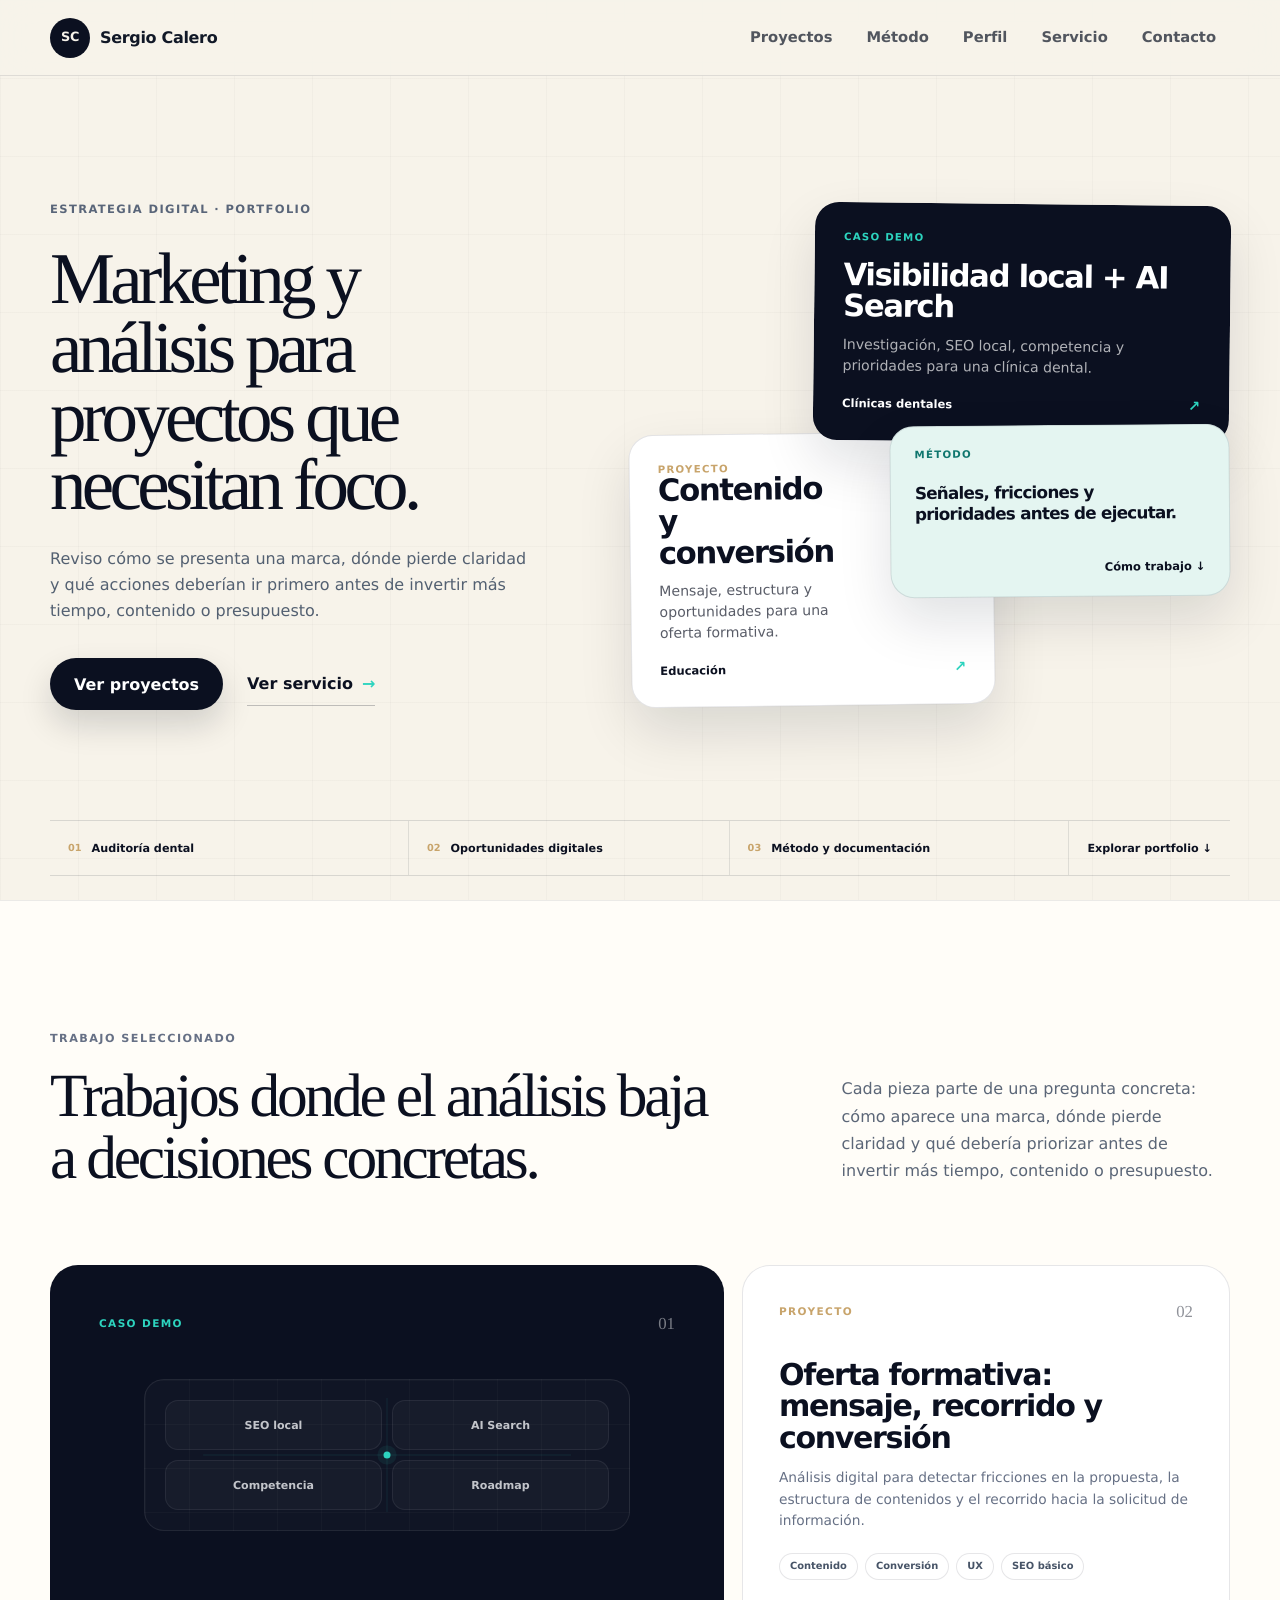
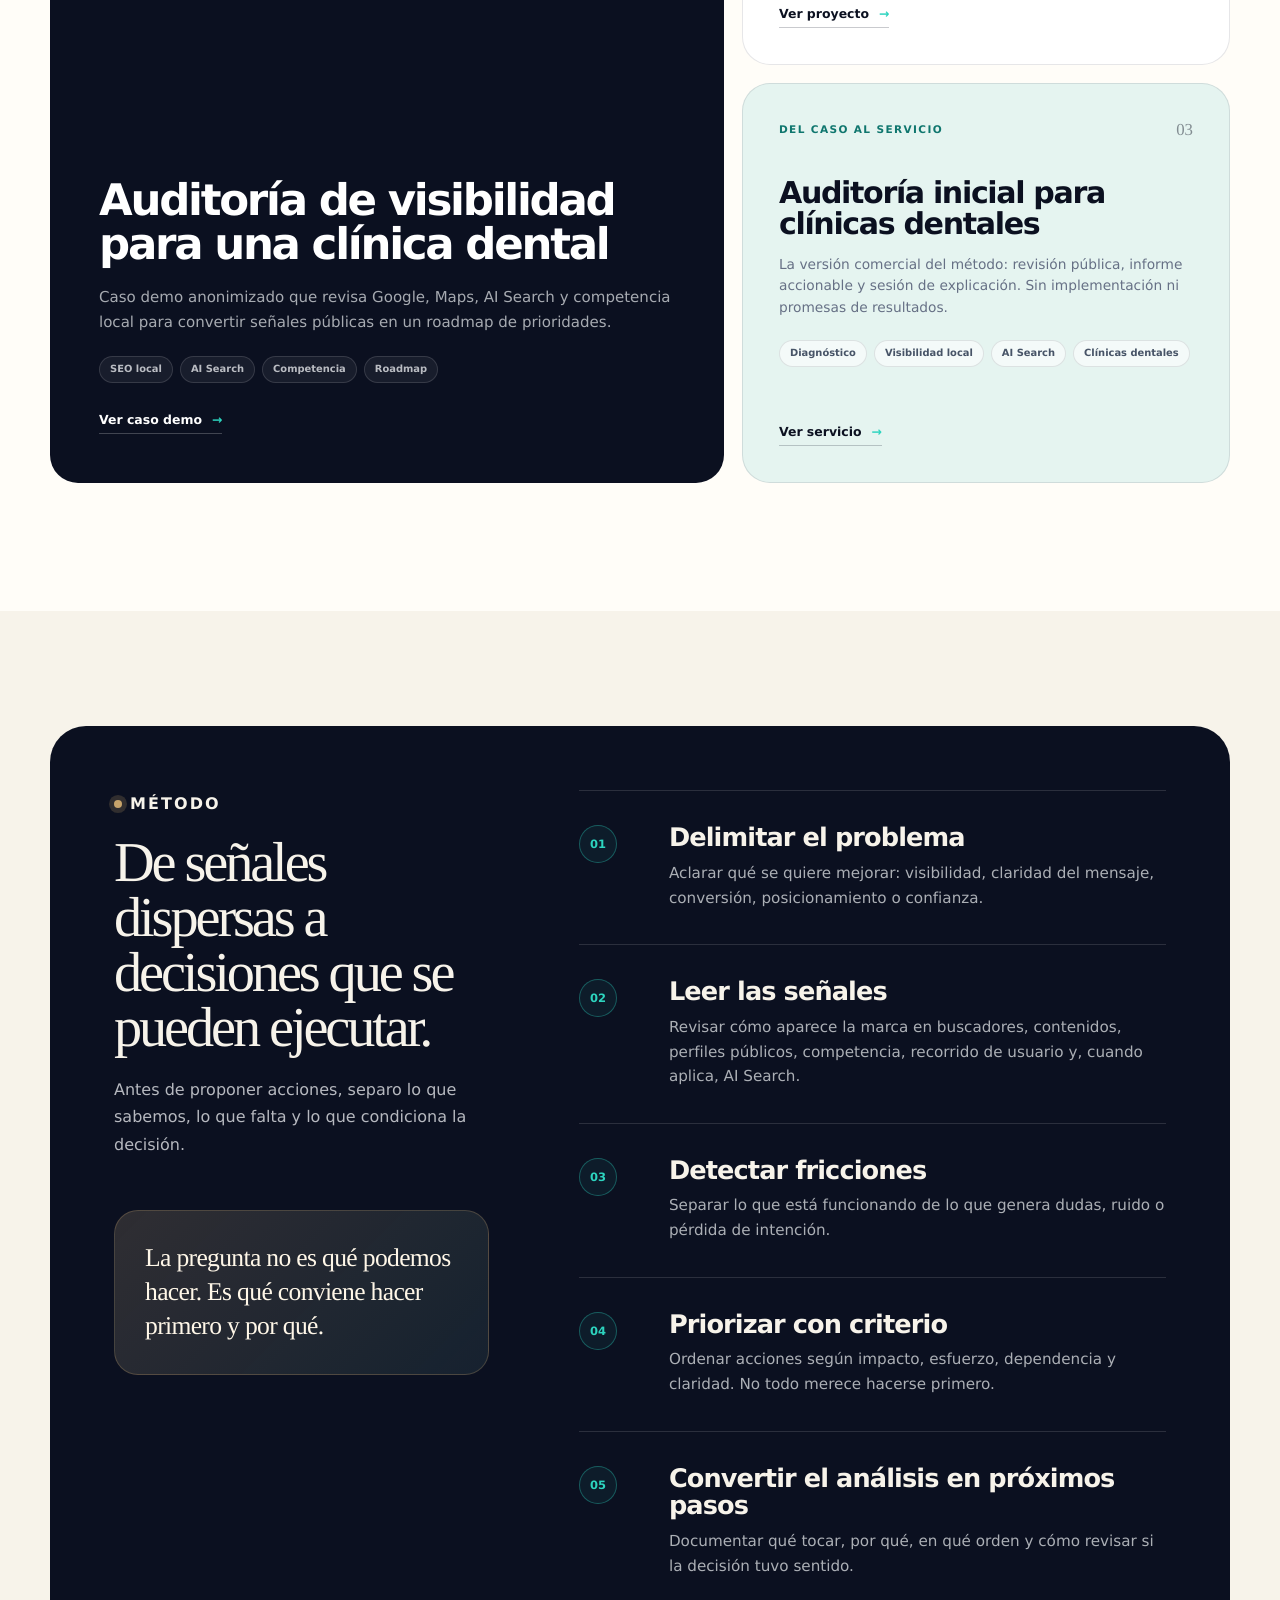
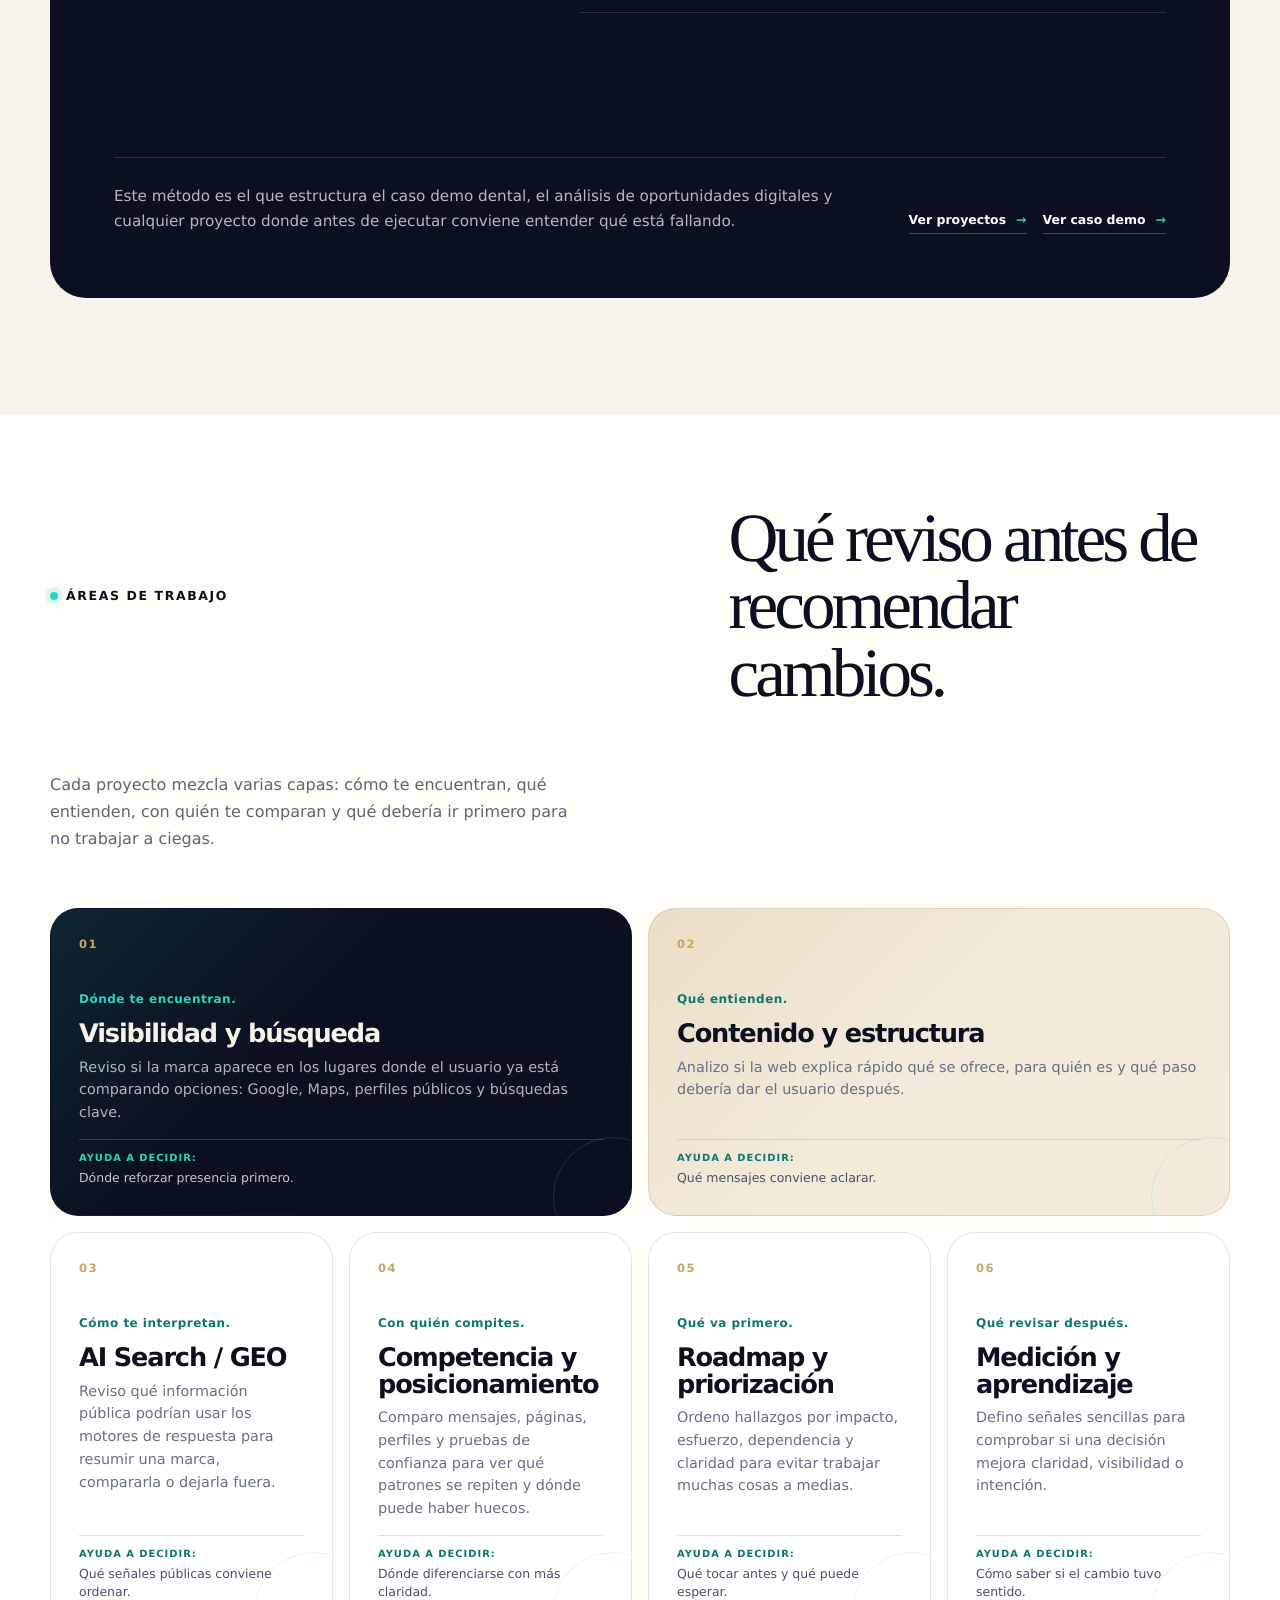
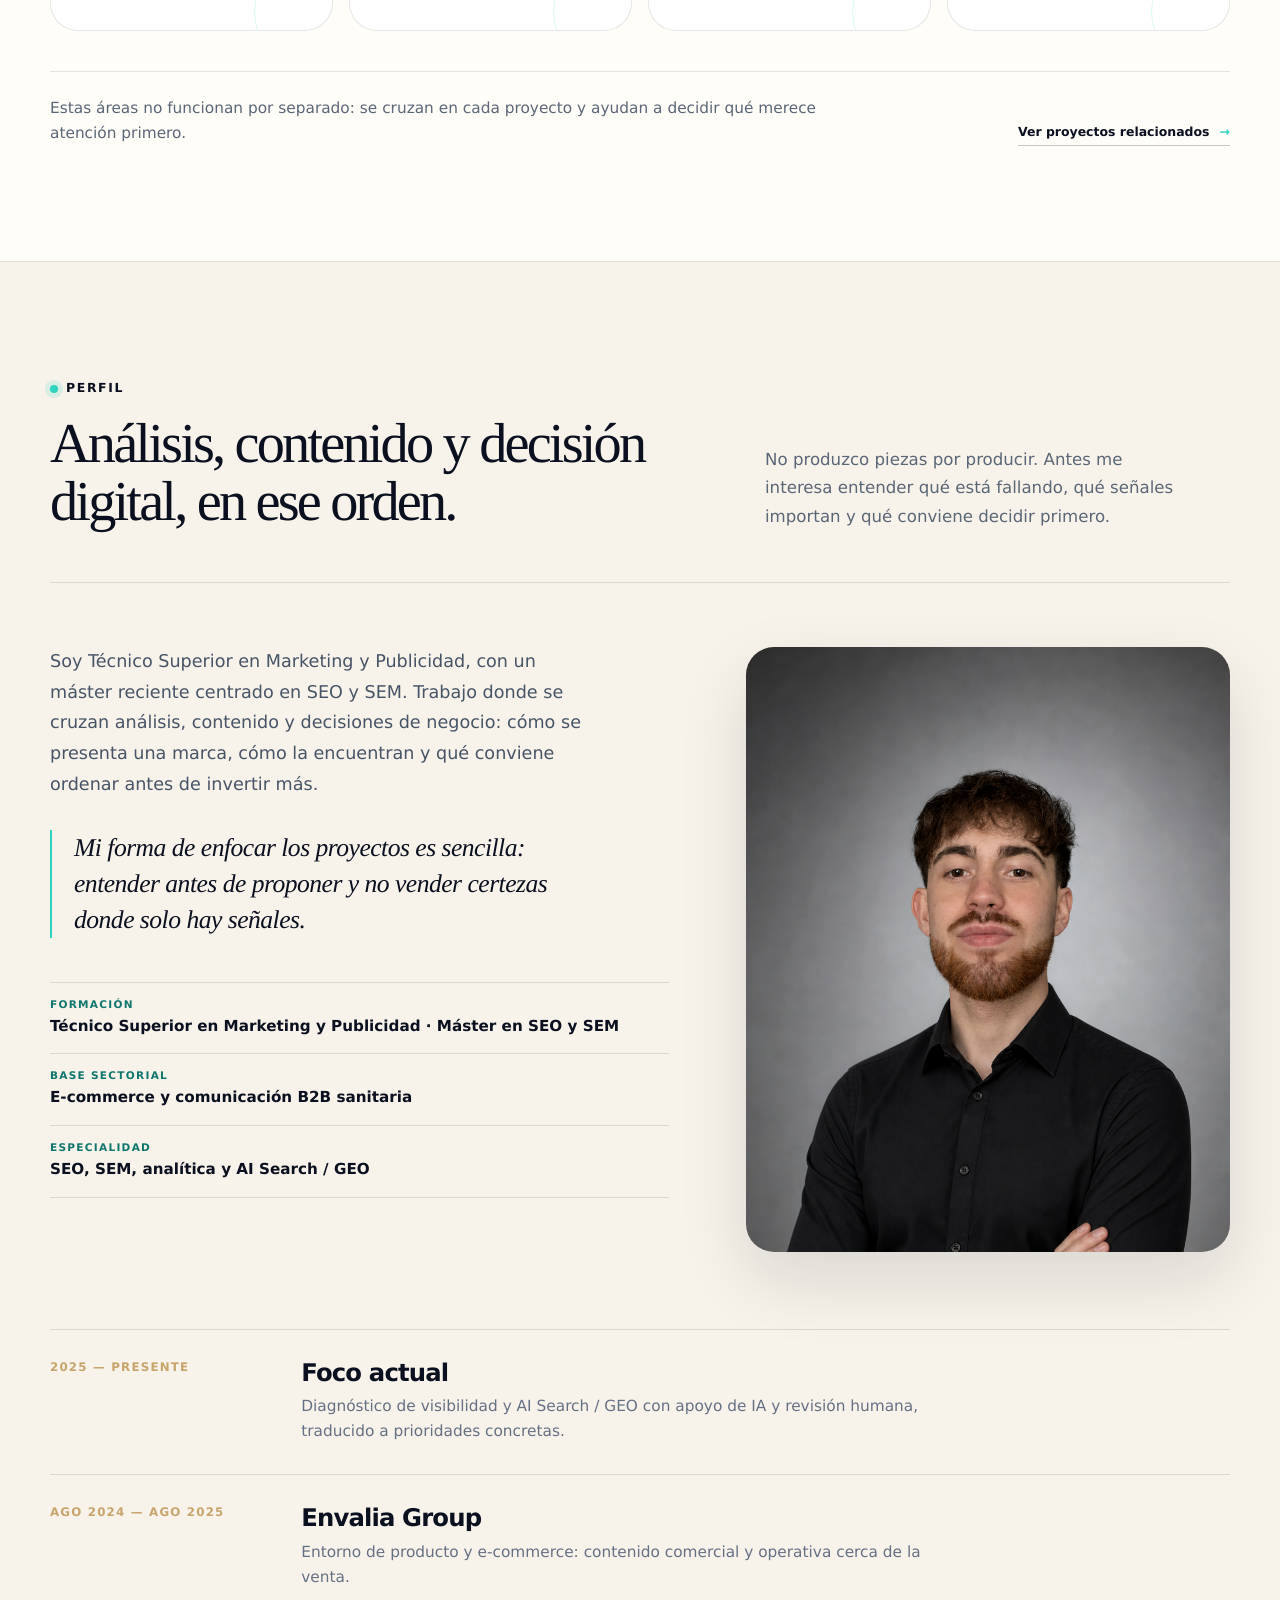
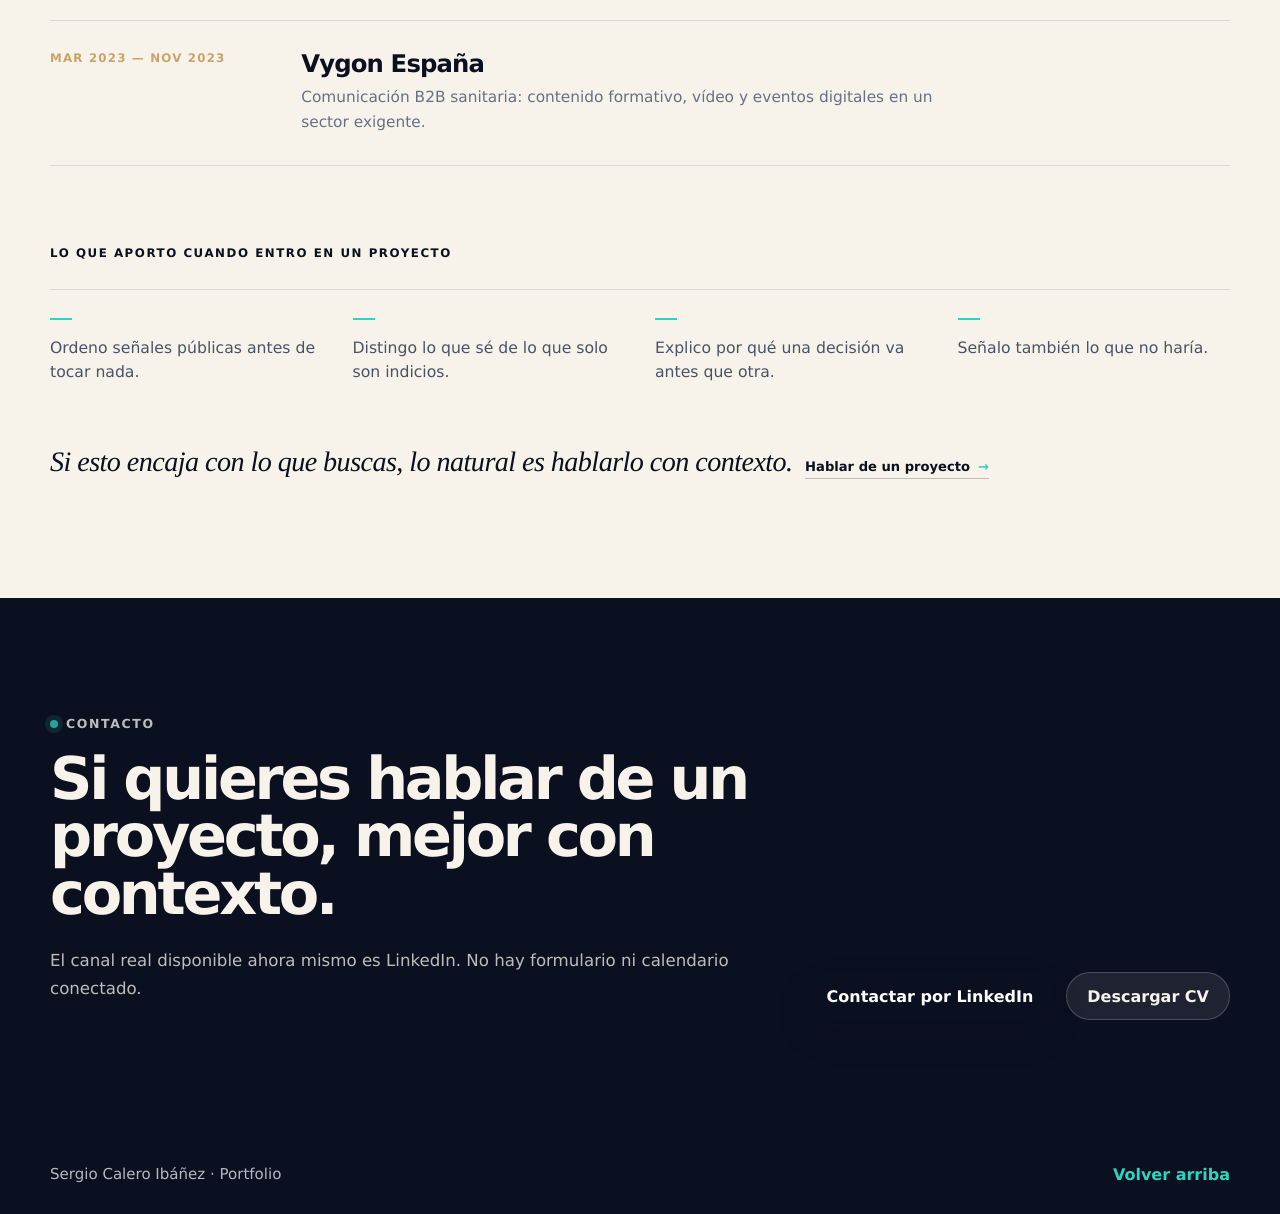
==== commit 3f4c5cc4: "Publish editorial portfolio: new home, case demo and dental service Replace legacy home with the app" ====
--- a/index.html
+++ b/index.html
@@ -3,172 +3,339 @@
   <head>
     <meta charset="utf-8" />
     <meta name="viewport" content="width=device-width, initial-scale=1" />
-    <title>Sergio Calero Ibáñez | Portfolio de Marketing Digital</title>
-    <meta name="description" content="Portfolio profesional de Sergio Calero Ibáñez: marketing digital, análisis de marca, SEO básico, WordPress, social media, Metricool, contenidos e IA aplicada." />
+    <title>Sergio Calero Ibáñez | Marketing, visibilidad y análisis digital</title>
+    <meta name="description" content="Portfolio de Sergio Calero Ibáñez. Marketing aplicado a visibilidad, contenido, SEO local, AI Search y decisiones digitales." />
     <meta name="robots" content="index, follow" />
-    <meta name="theme-color" content="#0f172a" />
-    <meta property="og:title" content="Sergio Calero Ibáñez | Portfolio de Marketing Digital" />
-    <meta property="og:description" content="Proyectos de marketing aplicado, análisis digital, contenido, SEO, experiencia de usuario e IA." />
+    <meta name="theme-color" content="#F7F3EA" />
+    <link rel="canonical" href="https://sercaliba.github.io/portfolio-sergio-calero/" />
+    <meta property="og:title" content="Sergio Calero Ibáñez | Portfolio" />
+    <meta property="og:description" content="Análisis, contenido y criterio para decidir antes de ejecutar." />
     <meta property="og:type" content="website" />
-    <meta property="og:image" content="assets/marketing-analysis-workspace.png" />
-    <link rel="preload" href="assets/marketing-analysis-workspace.png" as="image" />
+    <meta property="og:url" content="https://sercaliba.github.io/portfolio-sergio-calero/" />
+    <meta property="og:image" content="https://sercaliba.github.io/portfolio-sergio-calero/assets/marketing-hero.png" />
+    <meta name="twitter:card" content="summary_large_image" />
+    <meta name="twitter:title" content="Sergio Calero Ibáñez | Portfolio" />
+    <meta name="twitter:description" content="Análisis, contenido y criterio para decidir antes de ejecutar." />
+    <meta name="twitter:image" content="https://sercaliba.github.io/portfolio-sergio-calero/assets/marketing-hero.png" />
+    <script>document.documentElement.classList.add("js");</script>
     <link rel="stylesheet" href="styles.css" />
   </head>
-  <body class="portfolio-home">
+  <body class="site home-page">
     <a class="skip-link" href="#contenido">Saltar al contenido</a>
+
     <header class="site-header" data-header>
       <a class="brand" href="#inicio" aria-label="Ir al inicio">
         <span class="brand-mark">SC</span>
-        <span><strong>Sergio Calero Ibáñez</strong><small>Marketing Digital</small></span>
+        <span class="brand-text">Sergio Calero</span>
       </a>
-      <button class="nav-toggle" type="button" aria-label="Abrir menú" aria-expanded="false" data-nav-toggle>
-        <span></span><span></span><span></span>
+      <button class="menu-toggle" type="button" aria-label="Abrir menú" aria-expanded="false" data-nav-toggle>
+        <span></span><span></span>
       </button>
-      <nav class="site-nav" aria-label="Navegación principal" data-nav>
-        <a href="#inicio">Inicio</a>
+      <nav class="main-nav" aria-label="Navegación principal" data-nav>
         <a href="#proyectos">Proyectos</a>
-        <a href="#marketing">Marketing aplicado</a>
         <a href="#metodo">Método</a>
-        <a href="#experiencia">Experiencia</a>
-        <a href="#sobre-mi">Sobre mí</a>
+        <a href="#perfil">Perfil</a>
+        <a href="servicios/auditoria-visibilidad-local-ai-search-clinicas-dentales/">Servicio</a>
         <a href="#contacto">Contacto</a>
-        <a class="nav-cta" href="#proyectos">Ver proyectos</a>
       </nav>
     </header>
 
     <main id="contenido">
-      <section class="hero home-hero" id="inicio">
-        <img class="hero-image" src="assets/marketing-analysis-workspace.png" alt="" width="1672" height="941" />
-        <div class="hero-overlay"></div>
-        <div class="container home-hero-layout">
-          <div class="hero-copy">
-            <p class="eyebrow light">Marketing y Publicidad · Portfolio profesional</p>
-            <h1>Sergio Calero Ibáñez</h1>
-            <p class="hero-lead">Marketing digital, contenido y análisis de marca.</p>
-            <p class="hero-text">Analizo cómo una marca comunica, capta interés y convierte visitas en acciones. Trabajo desde el diagnóstico hasta la propuesta, conectando web, contenido y medición.</p>
-            <p class="positioning">Marketing y Publicidad · E-commerce · Contenido · Social Media · SEO/SEM · Analítica web</p>
-            <div class="button-row">
-              <a class="button primary" href="#proyectos">Ver proyectos</a>
-              <a class="button ghost" href="#contacto">Contactar</a>
-            </div>
-          </div>
-          <aside class="home-profile-note" aria-label="Enfoque del portfolio">
-            <span>Forma de trabajo</span>
-            <strong>De la observación a una recomendación priorizada.</strong>
-            <p>Cada hallazgo se relaciona con su impacto, una acción propuesta y la métrica que permitiría validarla.</p>
-          </aside>
-        </div>
-      </section>
-
-      <section class="section projects-index" id="proyectos">
-        <div class="container">
-          <header class="section-heading projects-heading">
+      <section class="hybrid-home-hero" id="inicio">
+        <div class="wrap hybrid-home-stage">
+          <div class="hybrid-home-copy reveal">
+            <p class="hybrid-eyebrow">Estrategia digital · Portfolio</p>
+            <h1>Marketing y análisis para proyectos que necesitan foco.</h1>
+            <p>Reviso cómo se presenta una marca, dónde pierde claridad y qué acciones deberían ir primero antes de invertir más tiempo, contenido o presupuesto.</p>
+            <div class="hybrid-actions">
+              <a class="hybrid-button" href="#proyectos">Ver proyectos</a>
+              <a class="hybrid-link" href="servicios/auditoria-visibilidad-local-ai-search-clinicas-dentales/">Ver servicio <span aria-hidden="true">→</span></a>
+            </div>
+          </div>
+
+          <div class="refined-project-deck reveal" data-project-deck aria-label="Selección destacada de proyectos">
+            <a class="refined-project-card refined-project-card--primary" href="portfolio/auditoria-visibilidad-clinica-dental-valencia/">
+              <span>Caso demo</span>
+              <h2>Visibilidad local + AI Search</h2>
+              <p>Investigación, SEO local, competencia y prioridades para una clínica dental.</p>
+              <small>Clínicas dentales <b aria-hidden="true">↗</b></small>
+            </a>
+
+            <a class="refined-project-card refined-project-card--secondary" href="projects/analisis-oportunidades-digitales.html">
+              <span>Proyecto</span>
+              <h2>Contenido y conversión</h2>
+              <p>Mensaje, estructura y oportunidades para una oferta formativa.</p>
+              <small>Educación <b aria-hidden="true">↗</b></small>
+            </a>
+
+            <a class="refined-project-card refined-project-card--method" href="#metodo">
+              <span>Método</span>
+              <h2>Señales, fricciones y prioridades antes de ejecutar.</h2>
+              <small>Cómo trabajo ↓</small>
+            </a>
+          </div>
+        </div>
+
+        <nav class="wrap portfolio-index" aria-label="Índice de proyectos destacados">
+          <a href="portfolio/auditoria-visibilidad-clinica-dental-valencia/"><span>01</span>Auditoría dental</a>
+          <a href="projects/analisis-oportunidades-digitales.html"><span>02</span>Oportunidades digitales</a>
+          <a href="#metodo"><span>03</span>Método y documentación</a>
+          <a class="portfolio-index__all" href="#proyectos">Explorar portfolio ↓</a>
+        </nav>
+      </section>
+
+      <section class="selected-work" id="proyectos">
+        <div class="wrap">
+          <header class="selected-work__header reveal">
             <div>
-              <p class="eyebrow">Proyectos</p>
-              <h2>Marketing aplicado a problemas concretos</h2>
-            </div>
-            <p>Un caso independiente construido con información pública: primero identifica fricciones, después propone una landing más clara y finalmente conecta la captación con un sistema de contenidos medible.</p>
+              <p class="selected-work__eyebrow">Trabajo seleccionado</p>
+              <h2>Trabajos donde el análisis baja a decisiones concretas.</h2>
+            </div>
+            <p>Cada pieza parte de una pregunta concreta: cómo aparece una marca, dónde pierde claridad y qué debería priorizar antes de invertir más tiempo, contenido o presupuesto.</p>
           </header>
 
-          <article class="featured-project">
-            <div class="featured-project-media">
-              <img src="assets/marketing-analysis-workspace.png" alt="Documentos de auditoría web, recorrido de usuario y planificación de contenidos" width="1672" height="941" />
-              <span class="project-status">Caso independiente · Información pública</span>
-            </div>
-            <div class="featured-project-content">
-              <p class="project-kicker">Proyecto 01 · Estrategia digital</p>
-              <h3>Análisis de oportunidades digitales para una escuela de formación</h3>
-              <p>El análisis parte del recorrido real de una persona que compara formación: qué necesita entender, dónde puede perder confianza y qué información facilita que solicite detalles.</p>
-              <ol class="project-phases">
-                <li><span>01</span><div><strong>Auditoría digital integral</strong><small>Web, SEO, UX, conversión y redes.</small></div></li>
-                <li><span>02</span><div><strong>Landing de captación</strong><small>Propuesta, copy, estructura y CRO.</small></div></li>
-                <li><span>03</span><div><strong>Sistema de contenidos</strong><small>Calendario, Metricool, IA y medición.</small></div></li>
-              </ol>
-              <div class="project-tags">
-                <span>SEO</span><span>UX</span><span>CRO</span><span>Contenido</span><span>Social Media</span><span>IA aplicada</span>
-              </div>
-              <a class="button project-button" href="projects/analisis-oportunidades-digitales.html">Ver caso completo <span aria-hidden="true">→</span></a>
-            </div>
-          </article>
-
-        </div>
-      </section>
-
-      <section class="section applied-section" id="marketing">
-        <div class="container">
-          <header class="section-heading">
-            <p class="eyebrow">Marketing aplicado</p>
-            <h2>Decisiones que aparecen dentro del caso</h2>
-            <p>El caso reúne seis disciplinas y muestra qué decisión se toma en cada una, qué se entrega y cómo se comprobaría su impacto.</p>
+          <div class="selected-work__layout">
+            <article class="work-featured reveal">
+              <div class="work-card__meta"><span>Caso demo</span><b>01</b></div>
+              <div class="work-featured__pattern" aria-hidden="true">
+                <span>SEO local</span><span>AI Search</span><span>Competencia</span><span>Roadmap</span>
+                <i></i><i></i><i></i>
+              </div>
+              <div class="work-featured__content">
+                <h3>Auditoría de visibilidad para una clínica dental</h3>
+                <p>Caso demo anonimizado que revisa Google, Maps, AI Search y competencia local para convertir señales públicas en un roadmap de prioridades.</p>
+                <ul class="work-tags" aria-label="Áreas del caso"><li>SEO local</li><li>AI Search</li><li>Competencia</li><li>Roadmap</li></ul>
+                <a class="work-link work-link--light" href="portfolio/auditoria-visibilidad-clinica-dental-valencia/">Ver caso demo <span>→</span></a>
+              </div>
+            </article>
+
+            <div class="work-secondary-column">
+              <article class="work-secondary work-secondary--project reveal">
+                <div class="work-card__meta"><span>Proyecto</span><b>02</b></div>
+                <h3>Oferta formativa: mensaje, recorrido y conversión</h3>
+                <p>Análisis digital para detectar fricciones en la propuesta, la estructura de contenidos y el recorrido hacia la solicitud de información.</p>
+                <ul class="work-tags" aria-label="Áreas del proyecto"><li>Contenido</li><li>Conversión</li><li>UX</li><li>SEO básico</li></ul>
+                <a class="work-link" href="projects/analisis-oportunidades-digitales.html">Ver proyecto <span>→</span></a>
+              </article>
+
+              <article class="work-secondary work-secondary--service reveal">
+                <div class="work-card__meta"><span>Del caso al servicio</span><b>03</b></div>
+                <h3>Auditoría inicial para clínicas dentales</h3>
+                <p>La versión comercial del método: revisión pública, informe accionable y sesión de explicación. Sin implementación ni promesas de resultados.</p>
+                <ul class="work-tags" aria-label="Áreas del servicio"><li>Diagnóstico</li><li>Visibilidad local</li><li>AI Search</li><li>Clínicas dentales</li></ul>
+                <a class="work-link" href="servicios/auditoria-visibilidad-local-ai-search-clinicas-dentales/">Ver servicio <span>→</span></a>
+              </article>
+            </div>
+          </div>
+        </div>
+      </section>
+
+      <section class="section method-section" id="metodo">
+        <div class="wrap">
+          <div class="method-board reveal">
+            <div class="method-copy">
+              <p class="eyebrow">Método</p>
+              <h2>De señales dispersas a decisiones que se pueden ejecutar.</h2>
+              <p>Antes de proponer acciones, separo lo que sabemos, lo que falta y lo que condiciona la decisión.</p>
+              <aside class="method-statement">
+                La pregunta no es qué podemos hacer. Es qué conviene hacer primero y por qué.
+              </aside>
+            </div>
+            <ol class="method-steps">
+              <li>
+                <span>01</span>
+                <div>
+                  <h3>Delimitar el problema</h3>
+                  <p>Aclarar qué se quiere mejorar: visibilidad, claridad del mensaje, conversión, posicionamiento o confianza.</p>
+                </div>
+              </li>
+              <li>
+                <span>02</span>
+                <div>
+                  <h3>Leer las señales</h3>
+                  <p>Revisar cómo aparece la marca en buscadores, contenidos, perfiles públicos, competencia, recorrido de usuario y, cuando aplica, AI Search.</p>
+                </div>
+              </li>
+              <li>
+                <span>03</span>
+                <div>
+                  <h3>Detectar fricciones</h3>
+                  <p>Separar lo que está funcionando de lo que genera dudas, ruido o pérdida de intención.</p>
+                </div>
+              </li>
+              <li>
+                <span>04</span>
+                <div>
+                  <h3>Priorizar con criterio</h3>
+                  <p>Ordenar acciones según impacto, esfuerzo, dependencia y claridad. No todo merece hacerse primero.</p>
+                </div>
+              </li>
+              <li>
+                <span>05</span>
+                <div>
+                  <h3>Convertir el análisis en próximos pasos</h3>
+                  <p>Documentar qué tocar, por qué, en qué orden y cómo revisar si la decisión tuvo sentido.</p>
+                </div>
+              </li>
+            </ol>
+            <div class="method-footer">
+              <p>Este método es el que estructura el caso demo dental, el análisis de oportunidades digitales y cualquier proyecto donde antes de ejecutar conviene entender qué está fallando.</p>
+              <div>
+                <a class="work-link work-link--light" href="#proyectos">Ver proyectos <span>→</span></a>
+                <a class="work-link work-link--light" href="portfolio/auditoria-visibilidad-clinica-dental-valencia/">Ver caso demo <span>→</span></a>
+              </div>
+            </div>
+          </div>
+        </div>
+      </section>
+
+      <section class="section capabilities-section" id="areas">
+        <div class="wrap">
+          <header class="areas-header reveal">
+            <p class="eyebrow">Áreas de trabajo</p>
+            <h2>Qué reviso antes de recomendar cambios.</h2>
+            <p class="areas-header__text">Cada proyecto mezcla varias capas: cómo te encuentran, qué entienden, con quién te comparan y qué debería ir primero para no trabajar a ciegas.</p>
           </header>
-          <div class="specialty-grid">
-            <article><span>01 · Entregable</span><h3>Sistema de contenidos</h3><p>Objetivos, tres segmentos de público, cinco pilares y un calendario de 30 días en el que cada pieza tiene canal, CTA y métrica principal.</p></article>
-            <article><span>02 · Diagnóstico</span><h3>Marca y social media</h3><p>Revisión de formatos, frecuencia, tono, prueba social y función de cada canal dentro del recorrido hacia la web.</p></article>
-            <article><span>03 · Recorrido</span><h3>Web y experiencia de usuario</h3><p>Análisis de la home, las páginas de curso y el formulario para localizar dudas, distracciones y puntos de abandono.</p></article>
-            <article><span>04 · Alcance</span><h3>SEO on-page e intención de búsqueda</h3><p>Revisión de titles, encabezados, arquitectura y enlazado, acompañada de un mapa preliminar de búsquedas. Los datos aún no validados se señalan como tales.</p></article>
-            <article><span>05 · Validación</span><h3>Medición y reporting</h3><p>Relación entre recomendación e indicador: clics en CTA, formularios, scroll, tráfico por canal y rendimiento de contenidos.</p></article>
-            <article><span>06 · Proceso</span><h3>IA con revisión humana</h3><p>Apoyo para ordenar información, explorar enfoques y crear variaciones; la selección, comprobación y adaptación final siguen siendo decisiones humanas.</p></article>
-          </div>
-        </div>
-      </section>
-
-      <section class="section method-section" id="metodo">
-        <div class="container">
-          <header class="section-heading">
-            <p class="eyebrow light">Cómo pienso los proyectos</p>
-            <h2>Entender, ordenar, proponer y aprender</h2>
+
+          <div class="areas-grid">
+            <article class="area-card area-card--large reveal">
+              <span class="area-card__number">01</span>
+              <p class="area-card__micro">Dónde te encuentran.</p>
+              <h3>Visibilidad y búsqueda</h3>
+              <p>Reviso si la marca aparece en los lugares donde el usuario ya está comparando opciones: Google, Maps, perfiles públicos y búsquedas clave.</p>
+              <p class="area-card__decision"><span>Ayuda a decidir:</span> Dónde reforzar presencia primero.</p>
+            </article>
+
+            <article class="area-card area-card--large area-card--light reveal">
+              <span class="area-card__number">02</span>
+              <p class="area-card__micro">Qué entienden.</p>
+              <h3>Contenido y estructura</h3>
+              <p>Analizo si la web explica rápido qué se ofrece, para quién es y qué paso debería dar el usuario después.</p>
+              <p class="area-card__decision"><span>Ayuda a decidir:</span> Qué mensajes conviene aclarar.</p>
+            </article>
+
+            <article class="area-card reveal">
+              <span class="area-card__number">03</span>
+              <p class="area-card__micro">Cómo te interpretan.</p>
+              <h3>AI Search / GEO</h3>
+              <p>Reviso qué información pública podrían usar los motores de respuesta para resumir una marca, compararla o dejarla fuera.</p>
+              <p class="area-card__decision"><span>Ayuda a decidir:</span> Qué señales públicas conviene ordenar.</p>
+            </article>
+
+            <article class="area-card reveal">
+              <span class="area-card__number">04</span>
+              <p class="area-card__micro">Con quién compites.</p>
+              <h3>Competencia y posicionamiento</h3>
+              <p>Comparo mensajes, páginas, perfiles y pruebas de confianza para ver qué patrones se repiten y dónde puede haber huecos.</p>
+              <p class="area-card__decision"><span>Ayuda a decidir:</span> Dónde diferenciarse con más claridad.</p>
+            </article>
+
+            <article class="area-card reveal">
+              <span class="area-card__number">05</span>
+              <p class="area-card__micro">Qué va primero.</p>
+              <h3>Roadmap y priorización</h3>
+              <p>Ordeno hallazgos por impacto, esfuerzo, dependencia y claridad para evitar trabajar muchas cosas a medias.</p>
+              <p class="area-card__decision"><span>Ayuda a decidir:</span> Qué tocar antes y qué puede esperar.</p>
+            </article>
+
+            <article class="area-card reveal">
+              <span class="area-card__number">06</span>
+              <p class="area-card__micro">Qué revisar después.</p>
+              <h3>Medición y aprendizaje</h3>
+              <p>Defino señales sencillas para comprobar si una decisión mejora claridad, visibilidad o intención.</p>
+              <p class="area-card__decision"><span>Ayuda a decidir:</span> Cómo saber si el cambio tuvo sentido.</p>
+            </article>
+          </div>
+
+          <div class="areas-footer reveal">
+            <p>Estas áreas no funcionan por separado: se cruzan en cada proyecto y ayudan a decidir qué merece atención primero.</p>
+            <a class="work-link" href="#proyectos">Ver proyectos relacionados <span>→</span></a>
+          </div>
+        </div>
+      </section>
+
+      <section class="section profile-section" id="perfil">
+        <div class="wrap">
+          <header class="profile-header reveal">
+            <div class="profile-header__title">
+              <p class="eyebrow">Perfil</p>
+              <h2>Análisis, contenido y decisión digital, en ese orden.</h2>
+            </div>
+            <p class="profile-lead">No produzco piezas por producir. Antes me interesa entender qué está fallando, qué señales importan y qué conviene decidir primero.</p>
           </header>
-          <ol class="method-flow">
-            <li><span>01</span><h3>Analizar</h3><p>Entender el contexto, la marca, el usuario, el contenido y los puntos de fricción.</p></li>
-            <li><span>02</span><h3>Detectar oportunidades</h3><p>Identificar mejoras en claridad, visibilidad, conversión, contenido o medición.</p></li>
-            <li><span>03</span><h3>Priorizar acciones</h3><p>Separar impacto y urgencia para convertir el análisis en recomendaciones aplicables.</p></li>
-            <li><span>04</span><h3>Medir y aprender</h3><p>Definir señales para comprobar hipótesis y orientar el siguiente ciclo de mejora.</p></li>
+
+          <div class="profile-grid">
+            <div class="profile-body reveal">
+              <p class="profile-intro">Soy Técnico Superior en Marketing y Publicidad, con un máster reciente centrado en SEO y SEM. Trabajo donde se cruzan análisis, contenido y decisiones de negocio: cómo se presenta una marca, cómo la encuentran y qué conviene ordenar antes de invertir más.</p>
+              <p class="profile-anchor">Mi forma de enfocar los proyectos es sencilla: entender antes de proponer y no vender certezas donde solo hay señales.</p>
+              <dl class="profile-facts">
+                <div>
+                  <dt>Formación</dt>
+                  <dd>Técnico Superior en Marketing y Publicidad · Máster en SEO y SEM</dd>
+                </div>
+                <div>
+                  <dt>Base sectorial</dt>
+                  <dd>E-commerce y comunicación B2B sanitaria</dd>
+                </div>
+                <div>
+                  <dt>Especialidad</dt>
+                  <dd>SEO, SEM, analítica y AI Search / GEO</dd>
+                </div>
+              </dl>
+            </div>
+
+            <figure class="profile-portrait reveal">
+              <img src="assets/sergio-calero.png" alt="Retrato profesional de Sergio Calero Ibáñez" width="941" height="1672" />
+            </figure>
+          </div>
+
+          <ol class="profile-timeline reveal">
+            <li>
+              <span class="profile-timeline__when">2025 — presente</span>
+              <div>
+                <h3>Foco actual</h3>
+                <p>Diagnóstico de visibilidad y AI Search / GEO con apoyo de IA y revisión humana, traducido a prioridades concretas.</p>
+              </div>
+            </li>
+            <li>
+              <span class="profile-timeline__when">Ago 2024 — Ago 2025</span>
+              <div>
+                <h3>Envalia Group</h3>
+                <p>Entorno de producto y e-commerce: contenido comercial y operativa cerca de la venta.</p>
+              </div>
+            </li>
+            <li>
+              <span class="profile-timeline__when">Mar 2023 — Nov 2023</span>
+              <div>
+                <h3>Vygon España</h3>
+                <p>Comunicación B2B sanitaria: contenido formativo, vídeo y eventos digitales en un sector exigente.</p>
+              </div>
+            </li>
           </ol>
-        </div>
-      </section>
-
-      <section class="section experience-section" id="experiencia">
-        <div class="container">
-          <header class="section-heading">
-            <p class="eyebrow">Experiencia y herramientas</p>
-            <h2>Trabajo realizado en entornos digitales</h2>
-            <p>Experiencia como asistente de marketing aplicada a producto, e-commerce, contenidos formativos y comunicación digital.</p>
-          </header>
-          <div class="experience-grid">
-            <article><span>Envalia Group</span><h3>Producto y e-commerce</h3><p>Alta y publicación de nuevas referencias, redacción de contenido comercial y soporte a pedidos, reposiciones y procesos online.</p><div><small>PrestaShop</small><small>Odoo</small><small>eMagic</small><small>Contenido de producto</small></div></article>
-            <article><span>Vygon España</span><h3>Contenido formativo</h3><p>Creación de contenidos para Campus Vygon y edición de vídeo para formación y comunicación digital.</p><div><small>Plataforma formativa</small><small>Vídeo</small><small>Contenido digital</small></div></article>
-            <article><span>Vygon España</span><h3>Redes y eventos digitales</h3><p>Apoyo en difusión para redes sociales, eventos online y emisiones en streaming, junto con atención orientada a la experiencia del usuario.</p><div><small>Social Media</small><small>StreamYard</small><small>Soporte digital</small></div></article>
-            <article><span>Especialización 2025–2026</span><h3>SEO, SEM y analítica</h3><p>Formación práctica en posicionamiento, campañas y medición para interpretar el rendimiento y detectar oportunidades de mejora.</p><div><small>Google Ads</small><small>GA4</small><small>Search Console</small><small>Semrush</small><small>GTM</small><small>Screaming Frog</small></div></article>
-          </div>
-        </div>
-      </section>
-
-      <section class="section about-section" id="sobre-mi">
-        <div class="container about-layout">
-          <div class="about-profile">
-            <div class="about-photo">
-              <img src="assets/sergio-calero.png" alt="Retrato profesional de Sergio Calero Ibáñez" width="941" height="1672" />
-            </div>
-            <p class="eyebrow">Sobre mí</p>
-            <h2>Sergio Calero Ibáñez</h2>
-          </div>
-          <div class="about-copy">
-            <p>Soy técnico superior en Marketing y Publicidad con experiencia como asistente de marketing en Envalia Group y Vygon España. He trabajado con catálogo de producto, e-commerce, redacción comercial, contenidos formativos, vídeo, redes sociales y eventos digitales.</p>
-            <p>Actualmente me especializo en SEO, SEM y analítica web. Afronto los proyectos entendiendo primero el contexto y el recorrido del usuario, para después priorizar acciones claras y definir cómo medirlas.</p>
-          </div>
-        </div>
-      </section>
-
-      <section class="contact-section" id="contacto">
-        <div class="container contact-layout">
+
+          <div class="profile-stance reveal">
+            <p class="profile-stance__lead">Lo que aporto cuando entro en un proyecto</p>
+            <ul>
+              <li>Ordeno señales públicas antes de tocar nada.</li>
+              <li>Distingo lo que sé de lo que solo son indicios.</li>
+              <li>Explico por qué una decisión va antes que otra.</li>
+              <li>Señalo también lo que no haría.</li>
+            </ul>
+          </div>
+
+          <p class="profile-close reveal">Si esto encaja con lo que buscas, lo natural es hablarlo con contexto. <a href="#contacto">Hablar de un proyecto <span aria-hidden="true">→</span></a></p>
+        </div>
+      </section>
+
+      <section class="contact-panel" id="contacto">
+        <div class="wrap contact-inner reveal">
           <div>
-            <p class="eyebrow light">Contacto</p>
-            <h2>Contacto</h2>
-            <p>Para comentar una oportunidad profesional o profundizar en el caso, puedes contactar conmigo a través de LinkedIn.</p>
-          </div>
-          <div class="contact-actions">
-            <a class="button primary" href="https://www.linkedin.com/in/sergio-calero-ibanez/" target="_blank" rel="noreferrer">LinkedIn</a>
-            <span class="button ghost is-disabled" aria-disabled="true">Email pendiente</span>
+            <p class="eyebrow">Contacto</p>
+            <h2>Si quieres hablar de un proyecto, mejor con contexto.</h2>
+            <p>El canal real disponible ahora mismo es LinkedIn. No hay formulario ni calendario conectado.</p>
+          </div>
+          <div class="hero-actions">
+            <a class="button primary" href="https://www.linkedin.com/in/sergio-calero-ibanez/" target="_blank" rel="noreferrer">Contactar por LinkedIn</a>
             <a class="button ghost" href="assets/cv-sergio-calero.pdf" download>Descargar CV</a>
           </div>
         </div>
@@ -176,8 +343,12 @@
     </main>
 
     <footer class="site-footer">
-      <div class="container"><p>Sergio Calero Ibáñez · Portfolio de Marketing Digital</p><a href="#inicio">Volver arriba</a></div>
+      <div class="wrap footer-inner">
+        <p>Sergio Calero Ibáñez · Portfolio</p>
+        <a href="#inicio">Volver arriba</a>
+      </div>
     </footer>
+
     <script src="script.js"></script>
   </body>
 </html>
--- a/styles.css
+++ b/styles.css
@@ -1,534 +1,4646 @@
 :root {
-  color-scheme: light;
-  --ink: #111827;
-  --navy: #0f172a;
-  --navy-soft: #172033;
-  --paper: #ffffff;
-  --soft: #f8fafc;
-  --muted: #64748b;
+  --ink: #0b1020;
+  --slate: #121a2b;
+  --paper: #f7f3ea;
+  --white: #ffffff;
+  --text: #111827;
+  --muted: #667085;
   --line: #e5e7eb;
-  --blue: #2563eb;
-  --sky: #38bdf8;
-  --teal: #14b8a6;
-  --orange: #f97316;
-  --radius: 8px;
-  --shadow: 0 20px 60px rgba(15, 23, 42, 0.12);
-  --header: 72px;
-}
-
-* { box-sizing: border-box; }
-html { scroll-behavior: smooth; }
+  --teal: #2dd4bf;
+  --sand: #c8a46b;
+  --soft: #eee7dc;
+  --radius-xl: 36px;
+  --radius-lg: 24px;
+  --radius-md: 16px;
+  --shadow: 0 28px 70px rgba(11, 16, 32, 0.12);
+  --max: 1180px;
+  --header-h: 76px;
+}
+
+/* ========================================================================== 
+   Home approved mockup — above the fold only
+   ========================================================================== */
+
+.mockup-home-hero {
+  min-height: 100svh;
+  display: flex;
+  flex-direction: column;
+  justify-content: center;
+  padding: 112px 0 22px;
+  overflow: hidden;
+  background:
+    linear-gradient(rgba(11, 16, 32, 0.028) 1px, transparent 1px) 0 0 / 76px 76px,
+    linear-gradient(90deg, rgba(11, 16, 32, 0.028) 1px, transparent 1px) 0 0 / 76px 76px,
+    var(--paper);
+}
+
+.mockup-home-stage {
+  display: grid;
+  grid-template-columns: minmax(0, 0.9fr) minmax(520px, 1.1fr);
+  gap: clamp(52px, 6vw, 92px);
+  align-items: center;
+  flex: 1;
+}
+
+.mockup-home-copy {
+  min-width: 0;
+  padding-block: 28px;
+}
+
+.mockup-eyebrow {
+  display: flex;
+  align-items: center;
+  gap: 10px;
+  margin-bottom: 28px;
+  color: #5d6879;
+  font-size: 0.75rem;
+  font-weight: 790;
+  letter-spacing: 0.105em;
+  line-height: 1.35;
+  text-transform: uppercase;
+}
+
+.mockup-eyebrow span {
+  flex: 0 0 auto;
+  width: 8px;
+  height: 8px;
+  border-radius: 50%;
+  background: var(--teal);
+  box-shadow: 0 0 0 6px rgba(45, 212, 191, 0.14);
+}
+
+.mockup-home-copy h1 {
+  max-width: 690px;
+  margin-bottom: 28px;
+  color: var(--ink);
+  font-family: Georgia, "Times New Roman", serif;
+  font-size: clamp(4rem, 5.6vw, 6.5rem);
+  font-weight: 500;
+  line-height: 0.97;
+  letter-spacing: -0.058em;
+}
+
+.mockup-home-lead {
+  max-width: 650px;
+  margin-bottom: 0;
+  color: #536071;
+  font-size: clamp(1.02rem, 1.28vw, 1.2rem);
+  line-height: 1.66;
+}
+
+.mockup-actions {
+  display: flex;
+  flex-wrap: wrap;
+  align-items: center;
+  gap: 24px;
+  margin-top: 36px;
+}
+
+.mockup-button {
+  display: inline-flex;
+  align-items: center;
+  justify-content: center;
+  min-height: 52px;
+  padding: 0 24px;
+  border-radius: 999px;
+  color: var(--white);
+  background: var(--ink);
+  box-shadow: 0 16px 34px rgba(11, 16, 32, 0.16);
+  font-weight: 780;
+  transition: transform 180ms ease, box-shadow 180ms ease;
+}
+
+.mockup-button:hover {
+  transform: translateY(-2px);
+  box-shadow: 0 20px 42px rgba(11, 16, 32, 0.2);
+}
+
+.mockup-link {
+  display: inline-flex;
+  align-items: center;
+  gap: 10px;
+  min-height: 44px;
+  border-bottom: 1px solid rgba(11, 16, 32, 0.24);
+  color: var(--ink);
+  font-weight: 760;
+  transition: border-color 180ms ease, color 180ms ease, transform 180ms ease;
+}
+
+.mockup-link:hover {
+  border-color: var(--teal);
+  color: #0f766e;
+  transform: translateX(2px);
+}
+
+.mockup-link span {
+  color: var(--teal);
+  font-size: 1.15rem;
+}
+
+.analysis-panel {
+  --panel-x: 50%;
+  --panel-y: 50%;
+  position: relative;
+  min-height: 596px;
+  padding: 26px;
+  border: 1px solid rgba(11, 16, 32, 0.11);
+  border-radius: 30px;
+  overflow: hidden;
+  background:
+    radial-gradient(circle at var(--panel-x) var(--panel-y), rgba(45, 212, 191, 0.075), transparent 31%),
+    var(--white);
+  box-shadow: 0 32px 80px rgba(11, 16, 32, 0.11);
+  transition: box-shadow 220ms ease;
+}
+
+.mockup-home-hero .analysis-panel.reveal {
+  opacity: 1;
+  transform: none;
+}
+
+.analysis-panel:hover {
+  box-shadow: 0 38px 90px rgba(11, 16, 32, 0.14);
+}
+
+.analysis-panel__header {
+  display: flex;
+  justify-content: space-between;
+  gap: 24px;
+  padding: 2px 2px 22px;
+  border-bottom: 1px solid var(--line);
+}
+
+.analysis-panel__header p {
+  margin: 0 0 5px;
+  color: var(--ink);
+  font-size: 0.76rem;
+  font-weight: 820;
+  letter-spacing: 0.09em;
+  text-transform: uppercase;
+}
+
+.analysis-panel__header h2 {
+  max-width: 360px;
+  margin: 0;
+  color: #475467;
+  font-size: 0.9rem;
+  font-weight: 600;
+  letter-spacing: 0;
+  line-height: 1.45;
+}
+
+.panel-menu {
+  display: flex;
+  gap: 5px;
+  padding-top: 8px;
+}
+
+.panel-menu i {
+  width: 5px;
+  height: 5px;
+  border-radius: 50%;
+  background: #c6ccd5;
+}
+
+.analysis-workspace {
+  position: relative;
+  height: 356px;
+  margin-top: 18px;
+  border-radius: 20px;
+  background:
+    linear-gradient(rgba(11, 16, 32, 0.025) 1px, transparent 1px) 0 0 / 46px 46px,
+    linear-gradient(90deg, rgba(11, 16, 32, 0.025) 1px, transparent 1px) 0 0 / 46px 46px,
+    #fbfcfd;
+}
+
+.analysis-lines {
+  position: absolute;
+  inset: 0;
+  width: 100%;
+  height: 100%;
+  fill: none;
+  stroke: rgba(11, 16, 32, 0.13);
+  stroke-width: 1.25;
+  stroke-dasharray: 5 7;
+}
+
+.analysis-card {
+  position: absolute;
+  z-index: 2;
+  display: grid;
+  grid-template-columns: 32px 1fr;
+  gap: 11px;
+  width: 238px;
+  min-height: 112px;
+  padding: 16px;
+  border: 1px solid rgba(11, 16, 32, 0.1);
+  border-radius: 16px;
+  background: rgba(255, 255, 255, 0.94);
+  box-shadow: 0 10px 24px rgba(11, 16, 32, 0.07);
+  transition: border-color 180ms ease, box-shadow 180ms ease, transform 180ms ease;
+}
+
+.analysis-card:hover {
+  z-index: 5;
+  border-color: rgba(45, 212, 191, 0.62);
+  box-shadow: 0 15px 34px rgba(11, 16, 32, 0.11);
+  transform: translateY(-3px);
+}
+
+.analysis-card__mark {
+  display: grid;
+  place-items: center;
+  width: 30px;
+  height: 30px;
+  border-radius: 9px;
+  color: #0f766e;
+  background: #e7faf6;
+  font-size: 0.74rem;
+  font-weight: 850;
+}
+
+.analysis-card h3 {
+  margin: 1px 0 6px;
+  color: var(--ink);
+  font-size: 0.88rem;
+  letter-spacing: -0.015em;
+}
+
+.analysis-card p {
+  margin: 0;
+  color: var(--muted);
+  font-size: 0.7rem;
+  line-height: 1.45;
+}
+
+.analysis-card--visibility { top: 18px; left: 16px; }
+.analysis-card--content { top: 18px; right: 16px; }
+.analysis-card--competition { bottom: 18px; left: 16px; }
+.analysis-card--opportunities { right: 16px; bottom: 18px; }
+
+.analysis-focus {
+  position: absolute;
+  top: 50%;
+  left: 50%;
+  z-index: 3;
+  display: grid;
+  place-items: center;
+  width: 58px;
+  height: 58px;
+  border-radius: 50%;
+  background: var(--ink);
+  transform: translate(-50%, -50%);
+  box-shadow: 0 14px 28px rgba(11, 16, 32, 0.22), 0 0 0 10px rgba(11, 16, 32, 0.035);
+}
+
+.analysis-focus span {
+  width: 9px;
+  height: 9px;
+  border: 2px solid var(--teal);
+  border-radius: 50%;
+  box-shadow: 0 0 0 5px rgba(45, 212, 191, 0.12);
+}
+
+.priority-band {
+  display: grid;
+  grid-template-columns: 1fr 116px;
+  gap: 18px;
+  align-items: center;
+  min-height: 96px;
+  margin-top: 16px;
+  padding: 17px 20px;
+  border: 1px solid rgba(11, 16, 32, 0.08);
+  border-radius: 17px;
+  background: #f7f8fa;
+}
+
+.priority-band p {
+  margin: 0 0 4px;
+  color: var(--ink);
+  font-size: 0.86rem;
+  font-weight: 820;
+}
+
+.priority-band span {
+  display: block;
+  max-width: 430px;
+  color: var(--muted);
+  font-size: 0.7rem;
+  line-height: 1.45;
+}
+
+.priority-band svg {
+  width: 100%;
+  fill: var(--teal);
+  overflow: visible;
+}
+
+.priority-band path {
+  fill: none;
+  stroke: var(--teal);
+  stroke-width: 2.2;
+  stroke-linecap: round;
+}
+
+.mockup-context {
+  display: flex;
+  align-items: center;
+  justify-content: space-between;
+  gap: 28px;
+  margin-top: 24px;
+  padding-top: 18px;
+  border-top: 1px solid rgba(11, 16, 32, 0.12);
+}
+
+.mockup-context > div {
+  display: flex;
+  align-items: baseline;
+  gap: 18px;
+}
+
+.mockup-context strong,
+.mockup-context a {
+  color: var(--ink);
+  font-size: 0.76rem;
+  font-weight: 790;
+}
+
+.mockup-context span {
+  color: var(--muted);
+  font-size: 0.76rem;
+}
+
+@media (max-width: 1060px) {
+  .mockup-home-stage {
+    grid-template-columns: 1fr;
+  }
+
+  .mockup-home-hero {
+    min-height: auto;
+  }
+
+  .mockup-home-copy h1,
+  .mockup-home-lead {
+    max-width: 820px;
+  }
+
+  .analysis-panel {
+    width: min(100%, 720px);
+  }
+}
+
+@media (max-width: 760px) {
+  .mockup-home-hero {
+    padding: 102px 0 28px;
+  }
+
+  .mockup-home-stage {
+    gap: 26px;
+  }
+
+  .mockup-home-copy {
+    padding-block: 10px 0;
+  }
+
+  .mockup-eyebrow {
+    max-width: 335px;
+    margin-bottom: 22px;
+    font-size: 0.66rem;
+  }
+
+  .mockup-home-copy h1 {
+    max-width: 350px;
+    margin-bottom: 24px;
+    font-size: clamp(2.75rem, 13vw, 3.55rem);
+    line-height: 0.98;
+    letter-spacing: -0.052em;
+  }
+
+  .mockup-home-lead {
+    max-width: 345px;
+    font-size: 0.98rem;
+    line-height: 1.62;
+  }
+
+  .mockup-actions {
+    align-items: stretch;
+    gap: 12px;
+    margin-top: 30px;
+  }
+
+  .mockup-button,
+  .mockup-link {
+    width: 100%;
+    max-width: 345px;
+    justify-content: center;
+  }
+
+  .mockup-link {
+    min-height: 48px;
+    border: 1px solid rgba(11, 16, 32, 0.16);
+    border-radius: 999px;
+  }
+
+  .analysis-panel {
+    min-height: auto;
+    padding: 16px;
+    border-radius: 23px;
+  }
+
+  .analysis-panel__header {
+    padding: 3px 2px 17px;
+  }
+
+  .analysis-panel__header h2 {
+    max-width: 270px;
+    font-size: 0.78rem;
+  }
+
+  .analysis-workspace {
+    height: auto;
+    display: grid;
+    grid-template-columns: 1fr 1fr;
+    gap: 10px;
+    padding: 12px;
+  }
+
+  .analysis-lines,
+  .analysis-focus {
+    display: none;
+  }
+
+  .analysis-card {
+    position: static;
+    width: auto;
+    min-height: 120px;
+    grid-template-columns: 1fr;
+    gap: 6px;
+    padding: 12px;
+  }
+
+  .analysis-card p {
+    font-size: 0.66rem;
+  }
+
+  .priority-band {
+    grid-template-columns: 1fr 72px;
+    min-height: 88px;
+    padding: 14px;
+  }
+
+  .priority-band span {
+    font-size: 0.65rem;
+  }
+
+  .mockup-context {
+    align-items: flex-start;
+    margin-top: 24px;
+  }
+
+  .mockup-context > div {
+    display: grid;
+    gap: 5px;
+  }
+
+  .mockup-context a {
+    max-width: 118px;
+    text-align: right;
+  }
+}
+
+@media (prefers-reduced-motion: reduce) {
+  .analysis-panel,
+  .analysis-card,
+  .mockup-button,
+  .mockup-link {
+    transition: none !important;
+  }
+}
+
+*,
+*::before,
+*::after {
+  box-sizing: border-box;
+}
+
+html {
+  scroll-behavior: smooth;
+  overflow-x: hidden;
+}
+
 body {
   margin: 0;
-  color: var(--ink);
+  font-family: Inter, ui-sans-serif, system-ui, -apple-system, BlinkMacSystemFont, "Segoe UI", sans-serif;
+  color: var(--text);
+  background: var(--paper);
+  text-rendering: geometricPrecision;
+  overflow-x: hidden;
+}
+
+body.nav-open {
+  overflow: hidden;
+}
+
+a {
+  color: inherit;
+  text-decoration: none;
+}
+
+img {
+  display: block;
+  max-width: 100%;
+}
+
+h1,
+h2,
+h3,
+p {
+  margin-top: 0;
+}
+
+h1 {
+  margin-bottom: 28px;
+  font-size: clamp(4rem, 8vw, 8.9rem);
+  line-height: 0.92;
+  letter-spacing: -0.075em;
+  font-weight: 760;
+}
+
+h2 {
+  margin-bottom: 24px;
+  font-size: clamp(2.4rem, 4.6vw, 5.4rem);
+  line-height: 0.98;
+  letter-spacing: -0.055em;
+  font-weight: 740;
+}
+
+h3 {
+  margin-bottom: 14px;
+  font-size: clamp(1.35rem, 2vw, 2rem);
+  line-height: 1.08;
+  letter-spacing: -0.035em;
+}
+
+p {
+  color: var(--muted);
+  font-size: 1.04rem;
+  line-height: 1.72;
+  overflow-wrap: break-word;
+}
+
+.wrap {
+  width: min(calc(100% - 48px), var(--max));
+  margin-inline: auto;
+}
+
+.skip-link {
+  position: fixed;
+  top: 14px;
+  left: 14px;
+  z-index: 100;
+  padding: 10px 14px;
+  border-radius: 999px;
+  background: var(--ink);
+  color: var(--white);
+  transform: translateY(-150%);
+}
+
+.skip-link:focus {
+  transform: translateY(0);
+}
+
+.site-header {
+  position: fixed;
+  inset: 18px 24px auto;
+  z-index: 50;
+  height: var(--header-h);
+  display: flex;
+  align-items: center;
+  justify-content: space-between;
+  padding: 10px 12px 10px 18px;
+  border: 1px solid rgba(11, 16, 32, 0.12);
+  border-radius: 999px;
+  background: rgba(247, 243, 234, 0.82);
+  backdrop-filter: blur(18px);
+  box-shadow: 0 16px 40px rgba(11, 16, 32, 0.08);
+  transition: transform 220ms ease, background 220ms ease, box-shadow 220ms ease;
+}
+
+.site-header.is-scrolled {
+  background: rgba(255, 255, 255, 0.9);
+  box-shadow: 0 20px 50px rgba(11, 16, 32, 0.12);
+}
+
+.brand {
+  display: inline-flex;
+  align-items: center;
+  gap: 10px;
+  font-weight: 760;
+  letter-spacing: -0.02em;
+}
+
+.brand-mark {
+  display: grid;
+  place-items: center;
+  width: 40px;
+  height: 40px;
+  border-radius: 50%;
+  color: var(--paper);
+  background: var(--ink);
+  font-size: 0.8rem;
+}
+
+.brand-text {
+  white-space: nowrap;
+}
+
+.main-nav {
+  display: flex;
+  align-items: center;
+  gap: 6px;
+}
+
+.main-nav a {
+  padding: 12px 14px;
+  border-radius: 999px;
+  color: rgba(17, 24, 39, 0.72);
+  font-size: 0.92rem;
+  font-weight: 700;
+  transition: background 180ms ease, color 180ms ease;
+}
+
+.main-nav a:hover {
+  color: var(--ink);
+  background: rgba(45, 212, 191, 0.18);
+}
+
+.menu-toggle {
+  display: none;
+  width: 44px;
+  height: 44px;
+  border: 0;
+  border-radius: 50%;
+  background: var(--ink);
+  cursor: pointer;
+}
+
+.menu-toggle span {
+  display: block;
+  width: 18px;
+  height: 2px;
+  margin: 5px auto;
+  border-radius: 99px;
+  background: var(--white);
+  transition: transform 180ms ease;
+}
+
+.nav-open .menu-toggle span:first-child {
+  transform: translateY(3.5px) rotate(45deg);
+}
+
+.nav-open .menu-toggle span:last-child {
+  transform: translateY(-3.5px) rotate(-45deg);
+}
+
+.eyebrow {
+  display: inline-flex;
+  align-items: center;
+  gap: 8px;
+  margin-bottom: 18px;
+  color: var(--ink);
+  font-size: 0.78rem;
+  font-weight: 820;
+  letter-spacing: 0.13em;
+  line-height: 1.2;
+  text-transform: uppercase;
+}
+
+.eyebrow::before {
+  content: "";
+  width: 8px;
+  height: 8px;
+  border-radius: 50%;
+  background: var(--teal);
+  box-shadow: 0 0 0 5px rgba(45, 212, 191, 0.16);
+}
+
+.hero-lead {
+  max-width: 660px;
+  color: rgba(17, 24, 39, 0.72);
+  font-size: clamp(1.15rem, 1.55vw, 1.42rem);
+  line-height: 1.55;
+}
+
+.button {
+  display: inline-flex;
+  align-items: center;
+  justify-content: center;
+  min-height: 48px;
+  padding: 0 20px;
+  border: 1px solid rgba(11, 16, 32, 0.14);
+  border-radius: 999px;
+  font-weight: 780;
+  max-width: 100%;
+  text-align: center;
+  white-space: normal;
+  transition: transform 180ms ease, box-shadow 180ms ease, background 180ms ease;
+}
+
+.button:hover {
+  transform: translateY(-2px);
+}
+
+.button.primary {
+  color: var(--white);
+  background: var(--ink);
+  box-shadow: 0 16px 32px rgba(11, 16, 32, 0.18);
+}
+
+.button.ghost {
+  color: var(--ink);
+  background: rgba(255, 255, 255, 0.7);
+}
+
+.hero-actions {
+  display: flex;
+  flex-wrap: wrap;
+  gap: 12px;
+  margin-top: 34px;
+}
+
+.section {
+  padding: clamp(80px, 9vw, 138px) 0;
+}
+
+.section-heading {
+  max-width: 780px;
+  margin-bottom: 42px;
+}
+
+.section-heading.wide {
+  max-width: 960px;
+}
+
+.statement {
+  color: var(--ink);
+  font-size: clamp(2rem, 4vw, 4.5rem);
+  line-height: 1;
+  letter-spacing: -0.055em;
+  font-weight: 740;
+}
+
+.home-hero {
+  min-height: 100vh;
+  display: flex;
+  align-items: center;
+  padding: calc(var(--header-h) + 62px) 0 80px;
+  overflow: hidden;
+}
+
+.hero-layout {
+  display: grid;
+  grid-template-columns: minmax(0, 1.08fr) minmax(380px, 0.92fr);
+  align-items: center;
+  gap: clamp(42px, 6vw, 86px);
+}
+
+.hero-copy,
+.service-hero-copy,
+.case-title,
+.split-copy,
+.deliver-copy,
+.about-copy,
+.problem-large,
+.problem-notes,
+.section-heading,
+.showcase-card,
+.anonymity-panel {
+  min-width: 0;
+}
+
+.hero-copy h1 {
+  max-width: 900px;
+}
+
+.decision-map,
+.audit-console {
+  position: relative;
+  min-height: 460px;
+  border: 1px solid rgba(11, 16, 32, 0.12);
+  border-radius: var(--radius-xl);
+  overflow: hidden;
+  background:
+    radial-gradient(circle at 20% 20%, rgba(45, 212, 191, 0.22), transparent 30%),
+    radial-gradient(circle at 82% 72%, rgba(200, 164, 107, 0.22), transparent 34%),
+    linear-gradient(145deg, #fffaf0, #ebe3d6);
+  box-shadow: var(--shadow);
+}
+
+.decision-map::after,
+.audit-console::after {
+  content: "";
+  position: absolute;
+  inset: 18px;
+  border: 1px solid rgba(11, 16, 32, 0.08);
+  border-radius: calc(var(--radius-xl) - 12px);
+  pointer-events: none;
+}
+
+.map-caption,
+.console-top {
+  position: absolute;
+  top: 26px;
+  left: 26px;
+  right: 26px;
+  z-index: 2;
+  display: flex;
+  align-items: flex-start;
+  justify-content: space-between;
+  gap: 16px;
+  color: var(--ink);
+}
+
+.map-caption span,
+.console-top span {
+  color: var(--muted);
+  font-size: 0.78rem;
+  font-weight: 800;
+  letter-spacing: 0.12em;
+  text-transform: uppercase;
+}
+
+.map-caption strong,
+.console-top strong {
+  max-width: 190px;
+  text-align: right;
+  font-size: 1rem;
+  line-height: 1.25;
+}
+
+.map-lines {
+  position: absolute;
+  inset: 78px 20px 30px;
+  width: calc(100% - 40px);
+  height: calc(100% - 110px);
+  fill: none;
+  stroke: rgba(11, 16, 32, 0.17);
+  stroke-width: 1.4;
+  stroke-dasharray: 7 9;
+  animation: dash 16s linear infinite;
+}
+
+.map-node {
+  position: absolute;
+  z-index: 2;
+  min-width: 128px;
+  padding: 16px;
+  border: 1px solid rgba(11, 16, 32, 0.12);
+  border-radius: 18px;
+  background: rgba(255, 255, 255, 0.76);
+  backdrop-filter: blur(12px);
+  box-shadow: 0 14px 30px rgba(11, 16, 32, 0.1);
+  animation: float 7s ease-in-out infinite;
+}
+
+.map-node b {
+  display: block;
+  margin-bottom: 3px;
+  color: var(--ink);
+}
+
+.map-node small {
+  color: var(--muted);
+  font-weight: 650;
+}
+
+.node-brand { top: 92px; left: 54px; }
+.node-search { top: 118px; right: 48px; animation-delay: -1s; }
+.node-content { bottom: 74px; left: 78px; animation-delay: -2s; }
+.node-visibility { bottom: 92px; right: 56px; animation-delay: -3s; }
+
+.map-core {
+  position: absolute;
+  left: 50%;
+  top: 52%;
+  z-index: 3;
+  display: grid;
+  place-items: center;
+  width: 112px;
+  height: 112px;
+  border-radius: 50%;
+  color: var(--paper);
+  background: var(--ink);
+  transform: translate(-50%, -50%);
+  font-weight: 820;
+  box-shadow: 0 24px 46px rgba(11, 16, 32, 0.26);
+}
+
+.intro-band {
+  padding: 80px 0;
+  background: var(--white);
+  border-block: 1px solid var(--line);
+}
+
+.intro-grid,
+.split-layout,
+.experience-layout,
+.capability-editorial,
+.context-layout,
+.proof-layout {
+  display: grid;
+  grid-template-columns: minmax(0, 0.95fr) minmax(0, 1.05fr);
+  gap: clamp(36px, 7vw, 96px);
+  align-items: start;
+}
+
+.intro-text p,
+.problem-notes p,
+.proof-layout p {
+  font-size: 1.1rem;
+}
+
+.projects-section {
+  background: var(--paper);
+}
+
+.showcase-grid {
+  display: grid;
+  grid-template-columns: minmax(0, 1.2fr) minmax(280px, 0.8fr);
+  gap: 20px;
+}
+
+.showcase-card {
+  min-height: 270px;
+  display: flex;
+  flex-direction: column;
+  justify-content: space-between;
+  padding: clamp(28px, 4vw, 48px);
+  border: 1px solid rgba(11, 16, 32, 0.1);
+  border-radius: var(--radius-xl);
+  background: var(--white);
+  box-shadow: 0 18px 54px rgba(11, 16, 32, 0.08);
+}
+
+.showcase-card.large {
+  grid-row: span 2;
+  min-height: 560px;
+  color: var(--white);
+  background:
+    radial-gradient(circle at 84% 20%, rgba(45, 212, 191, 0.32), transparent 30%),
+    linear-gradient(145deg, var(--ink), var(--slate));
+}
+
+.showcase-card.large p,
+.showcase-card.large .showcase-meta {
+  color: rgba(248, 250, 252, 0.72);
+}
+
+.showcase-card.large h3 {
+  max-width: 760px;
+  font-size: clamp(2.4rem, 5vw, 5.5rem);
+}
+
+.showcase-card.editorial {
+  background: #fffaf3;
+}
+
+.showcase-card.quiet {
+  background: #efe8dc;
+}
+
+.showcase-meta {
+  display: block;
+  margin-bottom: 18px;
+  color: var(--muted);
+  font-size: 0.78rem;
+  font-weight: 820;
+  letter-spacing: 0.12em;
+  text-transform: uppercase;
+}
+
+.link-row,
+.showcase-card > a {
+  display: flex;
+  flex-wrap: wrap;
+  gap: 10px;
+  margin-top: 28px;
+}
+
+.link-row a,
+.showcase-card > a {
+  width: fit-content;
+  padding: 11px 14px;
+  border-radius: 999px;
+  color: var(--ink);
+  background: rgba(45, 212, 191, 0.2);
+  font-weight: 780;
+}
+
+.showcase-card.large .link-row a {
+  color: var(--white);
+  background: rgba(255, 255, 255, 0.12);
+}
+
+.split-service {
+  background: var(--white);
+  border-block: 1px solid var(--line);
+}
+
+.split-copy {
+  max-width: 620px;
+}
+
+.service-strip {
+  display: grid;
+  grid-template-columns: repeat(2, 1fr);
+  gap: 10px;
+  padding: 26px;
+  border-radius: var(--radius-xl);
+  background: var(--ink);
+}
+
+.service-strip span {
+  min-height: 76px;
+  display: grid;
+  place-items: center;
+  border: 1px solid rgba(255, 255, 255, 0.12);
+  border-radius: 18px;
+  color: var(--paper);
+  background: rgba(255, 255, 255, 0.05);
+  font-weight: 780;
+}
+
+.method-section {
+  background: var(--paper);
+}
+
+.method-board {
+  display: grid;
+  grid-template-columns: minmax(280px, 0.78fr) minmax(0, 1.22fr);
+  gap: clamp(42px, 7vw, 92px);
+  align-items: start;
+  padding: clamp(30px, 5vw, 64px);
+  border-radius: var(--radius-xl);
+  color: var(--paper);
+  background: var(--ink);
+}
+
+.method-copy {
+  position: sticky;
+  top: 112px;
+}
+
+.method-copy h2,
+.method-copy p,
+.method-copy .eyebrow {
+  color: var(--paper);
+}
+
+.method-copy .eyebrow::before {
+  background: var(--sand);
+  box-shadow: 0 0 0 5px rgba(200, 164, 107, 0.2);
+}
+
+.method-copy h2 {
+  max-width: 560px;
+  margin-bottom: 20px;
+  font-family: Georgia, "Times New Roman", serif;
+  font-size: clamp(2.45rem, 4.4vw, 4.75rem);
+  font-weight: 500;
+  line-height: 0.98;
+  letter-spacing: -0.055em;
+}
+
+.method-copy > p {
+  max-width: 510px;
+  color: rgba(248, 250, 252, 0.72);
+  font-size: 1rem;
+  line-height: 1.7;
+}
+
+.method-statement {
+  margin-top: clamp(30px, 5vw, 52px);
+  padding: clamp(22px, 3vw, 30px);
+  border: 1px solid rgba(200, 164, 107, 0.26);
+  border-radius: 24px;
+  color: #fff7e8;
+  background:
+    linear-gradient(135deg, rgba(200, 164, 107, 0.14), rgba(45, 212, 191, 0.045)),
+    rgba(255, 255, 255, 0.045);
+  font-family: Georgia, "Times New Roman", serif;
+  font-size: clamp(1.25rem, 2vw, 1.7rem);
+  line-height: 1.34;
+  letter-spacing: -0.026em;
+}
+
+.method-steps {
+  margin: 0;
+  padding: 0;
+  list-style: none;
+  border-top: 1px solid rgba(255, 255, 255, 0.13);
+}
+
+.method-steps li {
+  display: grid;
+  grid-template-columns: 58px minmax(0, 1fr);
+  gap: clamp(18px, 3vw, 32px);
+  padding: clamp(22px, 3vw, 34px) 0;
+  border-bottom: 1px solid rgba(255, 255, 255, 0.13);
+}
+
+.method-steps li > span {
+  width: 38px;
+  height: 38px;
+  display: grid;
+  place-items: center;
+  border: 1px solid rgba(45, 212, 191, 0.35);
+  border-radius: 50%;
+  color: var(--teal);
+  background: rgba(45, 212, 191, 0.065);
+  font-size: 0.72rem;
+  font-weight: 850;
+}
+
+.method-steps h3 {
+  margin: 0 0 8px;
+  color: var(--paper);
+  font-size: clamp(1.25rem, 2vw, 1.85rem);
+  line-height: 1.08;
+  letter-spacing: -0.035em;
+}
+
+.method-steps p {
+  max-width: 650px;
+  margin: 0;
+  color: rgba(248, 250, 252, 0.68);
+  font-size: 0.95rem;
+  line-height: 1.62;
+}
+
+.method-footer {
+  grid-column: 1 / -1;
+  display: grid;
+  grid-template-columns: minmax(0, 1fr) auto;
+  gap: 28px;
+  align-items: end;
+  margin-top: clamp(30px, 5vw, 54px);
+  padding-top: 26px;
+  border-top: 1px solid rgba(255, 255, 255, 0.13);
+}
+
+.method-footer p {
+  max-width: 760px;
+  margin: 0;
+  color: rgba(248, 250, 252, 0.72);
+  font-size: 0.95rem;
+  line-height: 1.65;
+}
+
+.method-footer > div {
+  display: flex;
+  flex-wrap: wrap;
+  gap: 16px;
+  justify-content: flex-end;
+}
+
+.method-line,
+.river,
+.roadmap-lanes {
+  display: grid;
+  grid-template-columns: repeat(3, 1fr);
+  gap: 14px;
+  margin: 34px 0 0;
+  padding: 0;
+  list-style: none;
+}
+
+.method-line li,
+.river li,
+.roadmap-lanes li {
+  padding: 22px;
+  border: 1px solid rgba(255, 255, 255, 0.14);
+  border-radius: 22px;
+  background: rgba(255, 255, 255, 0.06);
+}
+
+.method-line strong,
+.river strong,
+.roadmap-lanes strong {
+  display: block;
+  margin-bottom: 9px;
+  font-size: 1.15rem;
+}
+
+.method-line span,
+.river p,
+.roadmap-lanes span {
+  color: rgba(248, 250, 252, 0.72);
+  line-height: 1.55;
+}
+
+@media (max-width: 920px) {
+  .method-board {
+    grid-template-columns: 1fr;
+    gap: 38px;
+  }
+
+  .method-copy {
+    position: static;
+  }
+
+  .method-copy h2 {
+    max-width: 680px;
+  }
+
+  .method-copy > p {
+    max-width: 660px;
+  }
+
+  .method-footer {
+    grid-template-columns: 1fr;
+    align-items: start;
+  }
+
+  .method-footer > div {
+    justify-content: flex-start;
+  }
+}
+
+@media (max-width: 760px) {
+  .method-board {
+    padding: 24px;
+    border-radius: 26px;
+  }
+
+  .method-copy h2 {
+    font-size: clamp(2.2rem, 10vw, 3.1rem);
+    line-height: 1;
+  }
+
+  .method-copy > p,
+  .method-footer p {
+    font-size: 0.92rem;
+    line-height: 1.62;
+  }
+
+  .method-statement {
+    margin-top: 26px;
+    padding: 20px;
+    border-radius: 20px;
+    font-size: 1.18rem;
+  }
+
+  .method-steps li {
+    grid-template-columns: 42px minmax(0, 1fr);
+    gap: 14px;
+    padding: 22px 0;
+  }
+
+  .method-steps li > span {
+    width: 34px;
+    height: 34px;
+    font-size: 0.66rem;
+  }
+
+  .method-steps h3 {
+    font-size: 1.22rem;
+  }
+
+  .method-steps p {
+    font-size: 0.88rem;
+  }
+
+  .method-footer {
+    margin-top: 24px;
+  }
+
+  .method-footer > div {
+    gap: 12px;
+  }
+}
+
+.capabilities-section {
+  scroll-margin-top: 76px;
+  padding-top: clamp(72px, 7vw, 104px);
+  background: #fffdf8;
+  border-top: 1px solid rgba(11, 16, 32, 0.08);
+}
+
+.areas-header {
+  display: grid;
+  grid-template-columns: minmax(0, 0.76fr) minmax(360px, 0.62fr);
+  gap: clamp(28px, 5vw, 70px);
+  align-items: center;
+  margin-bottom: clamp(32px, 4.8vw, 56px);
+}
+
+.areas-header h2 {
+  margin: 0;
+  color: var(--ink);
+  font-family: Georgia, "Times New Roman", serif;
+  font-size: clamp(3rem, 5.4vw, 5.8rem);
+  font-weight: 500;
+  line-height: 0.98;
+  letter-spacing: -0.058em;
+}
+
+.areas-header__text {
+  max-width: 520px;
+  margin: 0;
+  color: #5b6677;
+  font-size: 1rem;
+  line-height: 1.7;
+}
+
+.areas-grid {
+  display: grid;
+  grid-template-columns: repeat(4, minmax(0, 1fr));
+  gap: 16px;
+}
+
+.area-card {
+  position: relative;
+  min-height: 238px;
+  display: flex;
+  flex-direction: column;
+  padding: clamp(20px, 2.25vw, 28px);
+  border: 1px solid rgba(11, 16, 32, 0.1);
+  border-radius: 28px;
+  color: var(--ink);
+  background: var(--white);
+  overflow: hidden;
+  transition: transform 200ms ease, box-shadow 200ms ease;
+}
+
+.area-card::after {
+  content: "";
+  position: absolute;
+  right: -42px;
+  bottom: -42px;
+  width: 120px;
+  height: 120px;
+  border: 1px solid rgba(45, 212, 191, 0.22);
+  border-radius: 50%;
+  opacity: 0.8;
+}
+
+.area-card:hover {
+  transform: translateY(-4px);
+  box-shadow: 0 22px 46px rgba(11, 16, 32, 0.08);
+}
+
+.area-card--large {
+  grid-column: span 2;
+  min-height: 286px;
+  color: var(--paper);
+  background:
+    linear-gradient(135deg, rgba(45, 212, 191, 0.11), transparent 42%),
+    var(--ink);
+}
+
+.area-card--light {
+  color: var(--ink);
+  background:
+    linear-gradient(135deg, rgba(200, 164, 107, 0.18), transparent 46%),
+    #f3eadb;
+}
+
+.area-card__number {
+  display: block;
+  margin-bottom: clamp(20px, 3vw, 38px);
+  color: var(--sand);
+  font-size: 0.72rem;
+  font-weight: 850;
+  letter-spacing: 0.12em;
+}
+
+.area-card__micro {
+  margin: 0 0 11px;
+  color: var(--teal);
+  font-size: 0.75rem;
+  font-weight: 820;
+  letter-spacing: 0.04em;
+}
+
+.area-card--light .area-card__micro,
+.area-card:not(.area-card--large) .area-card__micro {
+  color: #0f766e;
+}
+
+.area-card h3 {
+  max-width: 520px;
+  margin: 0 0 9px;
+  color: currentColor;
+  font-size: clamp(1.45rem, 2vw, 2.35rem);
+  line-height: 1.04;
+  letter-spacing: -0.045em;
+}
+
+.area-card > p:not(.area-card__micro):not(.area-card__decision) {
+  max-width: 520px;
+  margin: 0 0 14px;
+  color: rgba(248, 250, 252, 0.7);
+  font-size: 0.9rem;
+  line-height: 1.58;
+}
+
+.area-card--light > p:not(.area-card__micro):not(.area-card__decision),
+.area-card:not(.area-card--large) > p:not(.area-card__micro):not(.area-card__decision) {
+  color: #667085;
+}
+
+.area-card__decision {
+  margin: auto 0 0;
+  padding-top: 12px;
+  border-top: 1px solid rgba(248, 250, 252, 0.16);
+  color: rgba(248, 250, 252, 0.78);
+  font-size: 0.78rem;
+  line-height: 1.45;
+}
+
+.area-card__decision span {
+  display: block;
+  margin-bottom: 3px;
+  color: var(--teal);
+  font-size: 0.62rem;
+  font-weight: 850;
+  letter-spacing: 0.1em;
+  text-transform: uppercase;
+}
+
+.area-card--light .area-card__decision,
+.area-card:not(.area-card--large) .area-card__decision {
+  border-top-color: rgba(11, 16, 32, 0.12);
+  color: #475467;
+}
+
+.area-card--light .area-card__decision span,
+.area-card:not(.area-card--large) .area-card__decision span {
+  color: #0f766e;
+}
+
+.areas-footer {
+  display: grid;
+  grid-template-columns: minmax(0, 1fr) auto;
+  gap: 24px;
+  align-items: end;
+  margin-top: clamp(24px, 4vw, 40px);
+  padding-top: 24px;
+  border-top: 1px solid rgba(11, 16, 32, 0.1);
+}
+
+.areas-footer p {
+  max-width: 780px;
+  margin: 0;
+  color: #5b6677;
+  font-size: 0.96rem;
+  line-height: 1.65;
+}
+
+@media (max-width: 980px) {
+  .areas-header,
+  .areas-footer {
+    grid-template-columns: 1fr;
+  }
+
+  .areas-grid {
+    grid-template-columns: repeat(2, minmax(0, 1fr));
+  }
+
+  .area-card--large {
+    grid-column: span 1;
+  }
+}
+
+@media (max-width: 760px) {
+  .capabilities-section {
+    scroll-margin-top: 66px;
+    padding-top: 70px;
+  }
+
+  .areas-header {
+    margin-bottom: 30px;
+  }
+
+  .areas-header h2 {
+    font-size: clamp(2.55rem, 12vw, 3.25rem);
+    line-height: 1;
+  }
+
+  .areas-header__text {
+    font-size: 0.94rem;
+    line-height: 1.62;
+  }
+
+  .areas-grid {
+    grid-template-columns: 1fr;
+    gap: 14px;
+  }
+
+  .area-card,
+  .area-card--large {
+    min-height: auto;
+    padding: 20px;
+    border-radius: 22px;
+  }
+
+  .area-card__number {
+    margin-bottom: 24px;
+  }
+
+  .area-card__micro {
+    margin-bottom: 12px;
+  }
+
+  .area-card h3 {
+    font-size: 1.55rem;
+  }
+
+  .area-card > p:not(.area-card__micro):not(.area-card__decision) {
+    margin-bottom: 14px;
+    font-size: 0.9rem;
+  }
+
+  .areas-footer {
+    gap: 18px;
+  }
+}
+
+.capability-rows p,
+.experience-list article,
+.finding-row {
+  margin: 0;
+  padding: 26px 0;
+  border-bottom: 1px solid var(--line);
+}
+
+.capability-rows strong {
+  color: var(--ink);
+}
+
+.experience-section {
+  background: #efe8dc;
+}
+
+.experience-list article {
+  display: grid;
+  grid-template-columns: 160px 1fr;
+  gap: 20px;
+}
+
+.experience-list span {
+  color: var(--ink);
+  font-weight: 820;
+}
+
+.about-section {
+  background: var(--paper);
+}
+
+.about-layout {
+  display: grid;
+  grid-template-columns: minmax(220px, 0.45fr) minmax(0, 0.9fr);
+  gap: clamp(32px, 7vw, 92px);
+  align-items: center;
+}
+
+.portrait-block {
+  max-width: 380px;
+  border-radius: 34px;
+  overflow: hidden;
   background: var(--soft);
-  font-family: Inter, Manrope, ui-sans-serif, system-ui, -apple-system, BlinkMacSystemFont, "Segoe UI", sans-serif;
-  line-height: 1.65;
-  text-rendering: optimizeLegibility;
-}
-body.nav-open { overflow: hidden; }
-a { color: inherit; text-decoration: none; }
-img { max-width: 100%; }
-p, ul, ol, dl, blockquote { margin-top: 0; }
-h1, h2, h3, h4 { margin: 0; line-height: 1.08; letter-spacing: 0; }
-h1 { font-size: clamp(3rem, 8vw, 6.5rem); }
-h2 { font-size: clamp(2.15rem, 5vw, 4.25rem); }
-h3 { font-size: 1.35rem; }
-h4 { font-size: 1rem; }
-button { font: inherit; }
-.container { width: min(1180px, calc(100% - 32px)); margin-inline: auto; }
-.section, .phase { scroll-margin-top: calc(var(--header) + 18px); }
-.section { padding: 104px 0; }
-.skip-link { position: fixed; z-index: 100; top: 10px; left: 10px; padding: 10px 14px; color: #fff; background: var(--blue); transform: translateY(-160%); }
-.skip-link:focus { transform: translateY(0); }
-
-.site-header {
-  position: sticky; z-index: 90; top: 0; display: flex; align-items: center; justify-content: space-between;
-  min-height: var(--header); padding: 10px max(18px, calc((100vw - 1180px) / 2));
-  background: rgba(255,255,255,.95); border-bottom: 1px solid rgba(229,231,235,.9); backdrop-filter: blur(18px);
-}
-.site-header.is-scrolled { box-shadow: 0 10px 32px rgba(15,23,42,.08); }
-.brand { display: inline-flex; align-items: center; gap: 10px; flex: 0 0 auto; }
-.brand-mark { display: grid; place-items: center; width: 44px; height: 44px; color: #fff; background: var(--navy); border-radius: var(--radius); font-weight: 900; }
-.brand strong, .brand small { display: block; }
-.brand strong { font-size: .9rem; }
-.brand small { color: var(--muted); font-size: .72rem; }
-.site-nav { display: flex; align-items: center; gap: 1px; }
-.site-nav a { min-height: 38px; display: inline-flex; align-items: center; padding: 0 8px; color: #475569; border-radius: 6px; font-size: .82rem; font-weight: 760; }
-.site-nav a:hover, .site-nav a:focus-visible { color: var(--ink); background: #eef2f7; outline: 0; }
-.site-nav .nav-cta { margin-left: 6px; padding-inline: 12px; color: #fff; background: var(--navy); }
-.nav-toggle { display: none; width: 44px; height: 44px; padding: 0; background: #fff; border: 1px solid var(--line); border-radius: var(--radius); }
-.nav-toggle span { display: block; width: 20px; height: 2px; margin: 4px auto; background: var(--ink); }
-
-.hero { position: relative; display: grid; align-items: end; min-height: calc(100svh - 20px); padding: 120px 0 64px; overflow: hidden; color: #fff; background: var(--navy); }
-.hero-image, .hero-overlay { position: absolute; inset: 0; width: 100%; height: 100%; }
-.hero-image { object-fit: cover; object-position: center; }
-.hero-overlay { background: linear-gradient(90deg, rgba(15,23,42,.98) 0%, rgba(15,23,42,.88) 48%, rgba(15,23,42,.42) 100%), linear-gradient(0deg, rgba(15,23,42,.78), transparent 70%); }
-.hero-layout { position: relative; z-index: 1; display: grid; grid-template-columns: minmax(0, 1fr) 340px; gap: 48px; align-items: end; }
-.hero-copy { max-width: 790px; }
-.eyebrow { display: inline-block; margin-bottom: 13px; color: var(--blue); font-size: .73rem; font-weight: 900; letter-spacing: .1em; text-transform: uppercase; }
-.eyebrow.light { color: #7dd3fc; }
-.hero-lead { margin: 18px 0 12px; color: #e0f2fe; font-size: clamp(1.45rem, 3vw, 2.45rem); font-weight: 800; line-height: 1.18; }
-.hero-text { max-width: 760px; color: rgba(255,255,255,.82); font-size: 1.06rem; }
-.positioning { color: #ccfbf1; font-size: .88rem; font-weight: 760; }
-.button-row, .contact-actions { display: flex; flex-wrap: wrap; gap: 10px; margin-top: 30px; }
-.button { display: inline-flex; justify-content: center; align-items: center; min-height: 48px; padding: 0 18px; border: 1px solid transparent; border-radius: var(--radius); font-weight: 850; transition: transform .16s ease, background .16s ease; }
-.button:hover, .button:focus-visible { transform: translateY(-2px); }
-.button.primary { color: #fff; background: var(--blue); }
-.button.primary:hover { background: #1d4ed8; }
-.button.ghost { color: #fff; background: rgba(255,255,255,.08); border-color: rgba(255,255,255,.35); }
-.hero-stages { display: grid; gap: 8px; }
-.hero-stages a { display: grid; grid-template-columns: 34px 1fr; padding: 17px; background: rgba(15,23,42,.58); border: 1px solid rgba(255,255,255,.2); border-radius: var(--radius); backdrop-filter: blur(12px); }
-.hero-stages span { grid-row: span 2; color: var(--sky); font-size: .72rem; font-weight: 900; }
-.hero-stages strong { font-size: .95rem; }
-.hero-stages small { color: rgba(255,255,255,.67); font-size: .75rem; }
-
-.home-hero { min-height: calc(100svh - 20px); }
-.home-hero-layout {
+  box-shadow: var(--shadow);
+}
+
+.portrait-block img {
+  width: 100%;
+  aspect-ratio: 4 / 5;
+  object-fit: cover;
+  object-position: center 18%;
+  filter: saturate(0.95) contrast(1.04);
+}
+
+.about-copy p {
+  max-width: 660px;
+}
+
+.contact-panel {
+  padding: clamp(70px, 9vw, 120px) 0;
+  color: var(--paper);
+  background: var(--ink);
+}
+
+.contact-inner {
+  display: grid;
+  grid-template-columns: minmax(0, 1fr) auto;
+  gap: 36px;
+  align-items: end;
+}
+
+.contact-inner h2,
+.contact-inner p,
+.contact-inner .eyebrow {
+  color: var(--paper);
+}
+
+.contact-inner p {
+  opacity: 0.76;
+}
+
+.contact-inner .button.ghost {
+  color: var(--paper);
+  border-color: rgba(255, 255, 255, 0.2);
+  background: rgba(255, 255, 255, 0.08);
+}
+
+.site-footer {
+  padding: 26px 0;
+  color: rgba(248, 250, 252, 0.72);
+  background: var(--ink);
+}
+
+.footer-inner {
+  display: flex;
+  align-items: center;
+  justify-content: space-between;
+  gap: 20px;
+}
+
+.site-footer p {
+  margin-bottom: 0;
+  color: inherit;
+  font-size: 0.94rem;
+}
+
+.site-footer a {
+  color: var(--teal);
+  font-weight: 760;
+}
+
+.service-hero {
+  min-height: 100vh;
+  display: flex;
+  align-items: center;
+  padding: calc(var(--header-h) + 62px) 0 78px;
+  background:
+    linear-gradient(180deg, rgba(247, 243, 234, 0.55), rgba(255, 255, 255, 0.85)),
+    var(--paper);
+}
+
+.service-hero-grid {
+  display: grid;
+  grid-template-columns: minmax(0, 1fr) minmax(360px, 0.78fr);
+  gap: clamp(40px, 6vw, 92px);
+  align-items: center;
+}
+
+.service-hero h1 {
+  font-size: clamp(3.5rem, 6.8vw, 7.2rem);
+}
+
+.audit-console {
+  min-height: 520px;
+  padding: 28px;
+  display: flex;
+  flex-direction: column;
+  justify-content: space-between;
+}
+
+.console-top {
+  position: relative;
+  inset: auto;
+}
+
+.console-top strong {
+  max-width: none;
+  color: var(--ink);
+  font-size: clamp(2rem, 4vw, 3.5rem);
+  letter-spacing: -0.05em;
+}
+
+.scan-orbit {
+  position: relative;
+  min-height: 300px;
+  display: grid;
+  place-items: center;
+}
+
+.scan-orbit::before,
+.scan-orbit::after {
+  content: "";
+  position: absolute;
+  border: 1px solid rgba(11, 16, 32, 0.12);
+  border-radius: 50%;
+}
+
+.scan-orbit::before {
+  width: 265px;
+  height: 265px;
+  animation: pulse 5s ease-in-out infinite;
+}
+
+.scan-orbit::after {
+  width: 175px;
+  height: 175px;
+}
+
+.scan-center {
+  z-index: 2;
+  display: grid;
+  place-items: center;
+  width: 104px;
+  height: 104px;
+  border-radius: 50%;
+  color: var(--paper);
+  background: var(--ink);
+  font-weight: 830;
+}
+
+.orbit {
+  position: absolute;
+  z-index: 3;
+  padding: 9px 12px;
+  border: 1px solid rgba(11, 16, 32, 0.12);
+  border-radius: 999px;
+  background: rgba(255, 255, 255, 0.78);
+  color: var(--ink);
+  font-size: 0.85rem;
+  font-weight: 780;
+  animation: float 7s ease-in-out infinite;
+}
+
+.orbit-a { top: 32px; left: 38%; }
+.orbit-b { top: 132px; right: 20px; animation-delay: -1.3s; }
+.orbit-c { bottom: 46px; right: 32%; animation-delay: -2.5s; }
+.orbit-d { top: 138px; left: 16px; animation-delay: -3.2s; }
+
+.audit-console > p {
+  max-width: 410px;
+  margin-bottom: 0;
+}
+
+.problem-section {
+  padding: clamp(80px, 9vw, 128px) 0;
+  background: var(--ink);
+}
+
+.problem-layout,
+.audit-map-layout,
+.deliver-layout,
+.price-layout,
+.faq-layout,
+.signal-layout,
+.roadmap-layout {
+  display: grid;
+  grid-template-columns: minmax(0, 0.9fr) minmax(0, 1.1fr);
+  gap: clamp(36px, 7vw, 90px);
+}
+
+.problem-large h2,
+.problem-large .eyebrow {
+  color: var(--paper);
+}
+
+.problem-notes {
+  align-self: end;
+}
+
+.problem-notes p {
+  color: rgba(248, 250, 252, 0.74);
+  font-size: 1.15rem;
+}
+
+.audit-map-section,
+.signal-matrix {
+  background: var(--white);
+}
+
+.audit-table,
+.signal-list {
+  border: 1px solid var(--line);
+  border-radius: var(--radius-xl);
+  overflow: hidden;
+  background: #fffaf3;
+}
+
+.audit-table div,
+.signal-list div {
+  display: grid;
+  grid-template-columns: 190px 1fr;
+  gap: 24px;
+  padding: 24px;
+  border-bottom: 1px solid var(--line);
+}
+
+.audit-table div:last-child,
+.signal-list div:last-child {
+  border-bottom: 0;
+}
+
+.audit-table strong,
+.signal-list span {
+  color: var(--ink);
+  font-weight: 820;
+}
+
+.audit-table span,
+.signal-list p {
+  margin-bottom: 0;
+  color: var(--muted);
+}
+
+.deliver-section,
+.faq-section,
+.case-context,
+.proof-section {
+  background: var(--paper);
+}
+
+.deliver-copy {
+  position: sticky;
+  top: 120px;
+}
+
+.deliver-list {
+  display: grid;
+  gap: 12px;
+  margin: 0;
+  padding: 0;
+  list-style: none;
+}
+
+.deliver-list li {
+  padding: 22px 24px;
+  border: 1px solid rgba(11, 16, 32, 0.1);
+  border-radius: 20px;
+  background: var(--white);
+  font-weight: 740;
+}
+
+.process-river,
+.roadmap-visual {
+  color: var(--paper);
+  background: var(--ink);
+}
+
+.process-river h2,
+.process-river p,
+.roadmap-visual h2,
+.roadmap-visual p,
+.roadmap-visual .eyebrow,
+.process-river .eyebrow {
+  color: var(--paper);
+}
+
+.river {
+  grid-template-columns: repeat(4, 1fr);
+}
+
+.river li span {
+  display: inline-flex;
+  margin-bottom: 22px;
+  color: var(--teal);
+  font-weight: 820;
+}
+
+.no-section {
+  background: var(--paper);
+}
+
+.no-layout {
+  display: grid;
+  grid-template-columns: 0.6fr 1fr;
+  gap: 56px;
+  padding: clamp(28px, 5vw, 52px);
+  border: 1px solid rgba(11, 16, 32, 0.12);
+  border-radius: var(--radius-xl);
+  background: var(--white);
+}
+
+.no-layout h2 {
+  margin-bottom: 0;
+}
+
+.demo-feature {
+  background: #efe8dc;
+}
+
+.demo-feature-layout {
+  display: grid;
+  grid-template-columns: 1fr auto;
+  gap: 32px;
+  align-items: end;
+}
+
+.price-section {
+  background: var(--white);
+}
+
+.price-layout {
+  padding: clamp(28px, 5vw, 56px);
+  border-radius: var(--radius-xl);
+  color: var(--paper);
+  background:
+    radial-gradient(circle at 86% 16%, rgba(45, 212, 191, 0.26), transparent 34%),
+    var(--ink);
+}
+
+.price-layout h2,
+.price-layout p,
+.price-layout .eyebrow {
+  color: var(--paper);
+}
+
+.price-layout p {
+  opacity: 0.78;
+}
+
+.faq-list {
+  display: grid;
+  gap: 12px;
+}
+
+details {
+  border: 1px solid rgba(11, 16, 32, 0.1);
+  border-radius: 18px;
+  background: var(--white);
+  overflow: hidden;
+}
+
+summary {
+  cursor: pointer;
+  padding: 20px 22px;
+  color: var(--ink);
+  font-weight: 800;
+}
+
+details p {
+  margin: 0;
+  padding: 0 22px 22px;
+}
+
+.case-hero {
+  padding: calc(var(--header-h) + 86px) 0 90px;
+  background: var(--paper);
+}
+
+.case-hero-layout {
+  display: grid;
+  grid-template-columns: minmax(0, 1.1fr) minmax(320px, 0.55fr);
+  gap: clamp(38px, 6vw, 86px);
+  align-items: end;
+}
+
+.case-title h1 {
+  font-size: clamp(3.5rem, 7.2vw, 8rem);
+}
+
+.anonymity-panel {
+  padding: 28px;
+  border: 1px solid rgba(11, 16, 32, 0.12);
+  border-radius: var(--radius-xl);
+  background: var(--white);
+  box-shadow: var(--shadow);
+}
+
+.anonymity-panel strong {
+  display: block;
+  margin-bottom: 12px;
+  color: var(--ink);
+  font-size: 1.2rem;
+}
+
+.anonymity-panel p {
+  margin-bottom: 0;
+}
+
+.case-context {
+  border-block: 1px solid var(--line);
+}
+
+.finding-stack {
+  border-top: 1px solid var(--line);
+}
+
+.finding-row {
+  display: grid;
+  grid-template-columns: 140px minmax(0, 1fr) minmax(260px, 0.75fr);
+  gap: 28px;
+  align-items: baseline;
+}
+
+.finding-row span {
+  color: var(--sand);
+  font-size: 0.78rem;
+  font-weight: 860;
+  letter-spacing: 0.14em;
+  text-transform: uppercase;
+}
+
+.finding-row p {
+  margin-bottom: 0;
+}
+
+.roadmap-layout {
+  align-items: start;
+}
+
+.roadmap-lanes {
+  margin-top: 0;
+}
+
+.proof-layout {
+  align-items: start;
+}
+
+.old-hero {
+  background: #efe8dc;
+}
+
+.js .reveal {
+  opacity: 0;
+  transform: translateY(18px);
+  transition: opacity 560ms ease, transform 560ms ease;
+}
+
+.reveal.is-visible,
+.home-hero .reveal,
+.service-hero .reveal,
+.case-hero .reveal {
+  opacity: 1;
+  transform: none;
+}
+
+@keyframes float {
+  0%, 100% { transform: translateY(0); }
+  50% { transform: translateY(-10px); }
+}
+
+@keyframes dash {
+  to { stroke-dashoffset: -80; }
+}
+
+@keyframes pulse {
+  0%, 100% { transform: scale(1); opacity: 0.55; }
+  50% { transform: scale(1.04); opacity: 1; }
+}
+
+@media (prefers-reduced-motion: reduce) {
+  *,
+  *::before,
+  *::after {
+    animation-duration: 0.001ms !important;
+    animation-iteration-count: 1 !important;
+    scroll-behavior: auto !important;
+    transition-duration: 0.001ms !important;
+  }
+
+  .reveal {
+    opacity: 1;
+    transform: none;
+  }
+}
+
+@media (max-width: 980px) {
+  h1 {
+    font-size: clamp(3.25rem, 13vw, 6rem);
+  }
+
+  .hero-layout,
+  .service-hero-grid,
+  .intro-grid,
+  .split-layout,
+  .experience-layout,
+  .capability-editorial,
+  .about-layout,
+  .problem-layout,
+  .audit-map-layout,
+  .deliver-layout,
+  .price-layout,
+  .faq-layout,
+  .signal-layout,
+  .roadmap-layout,
+  .context-layout,
+  .proof-layout,
+  .case-hero-layout {
+    grid-template-columns: 1fr;
+  }
+
+  .decision-map,
+  .audit-console {
+    min-height: 420px;
+  }
+
+  .showcase-grid {
+    grid-template-columns: 1fr;
+  }
+
+  .showcase-card.large {
+    min-height: 440px;
+  }
+
+  .method-line,
+  .river,
+  .roadmap-lanes {
+    grid-template-columns: 1fr;
+  }
+
+  .deliver-copy {
+    position: static;
+  }
+
+  .finding-row {
+    grid-template-columns: 1fr;
+    gap: 10px;
+  }
+
+  .contact-inner,
+  .demo-feature-layout {
+    grid-template-columns: 1fr;
+    align-items: start;
+  }
+}
+
+@media (max-width: 760px) {
+  :root {
+    --header-h: 64px;
+  }
+
+  .wrap {
+    width: 100%;
+    max-width: 100%;
+    padding-inline: 16px;
+  }
+
+  .site-header {
+    inset: 12px 14px auto;
+    height: auto;
+    min-height: var(--header-h);
+  }
+
+  .brand-text {
+    display: none;
+  }
+
+  .menu-toggle {
+    display: block;
+  }
+
+  .main-nav {
+    position: absolute;
+    top: calc(100% + 10px);
+    left: 0;
+    right: 0;
+    display: none;
+    flex-direction: column;
+    padding: 12px;
+    border: 1px solid rgba(11, 16, 32, 0.12);
+    border-radius: 24px;
+    background: rgba(255, 255, 255, 0.96);
+    box-shadow: 0 18px 50px rgba(11, 16, 32, 0.16);
+  }
+
+  .nav-open .main-nav {
+    display: flex;
+  }
+
+  .main-nav a {
+    width: 100%;
+    text-align: center;
+  }
+
+.home-hero,
+.service-hero {
+  min-height: auto;
+  padding-top: 126px;
+}
+
+}
+
+/* ========================================================================== 
+   Fase 1 — Above the fold: portfolio editorial + landing de producto
+   ========================================================================== */
+
+.home-page .site-header,
+.service-page .site-header {
+  inset: 0;
+  height: 76px;
+  min-height: 76px;
+  padding: 0 max(24px, calc((100vw - var(--max)) / 2));
+  border: 0;
+  border-bottom: 1px solid rgba(11, 16, 32, 0.1);
+  border-radius: 0;
+  box-shadow: none;
+}
+
+.home-page .site-header,
+.home-page .site-header.is-scrolled {
+  background: rgba(247, 243, 234, 0.9);
+}
+
+.service-page .site-header,
+.service-page .site-header.is-scrolled {
+  border-color: rgba(255, 255, 255, 0.11);
+  color: var(--white);
+  background: rgba(11, 16, 32, 0.92);
+}
+
+.service-page .brand-mark {
+  color: var(--ink);
+  background: var(--teal);
+}
+
+.service-page .main-nav a {
+  color: rgba(248, 250, 252, 0.72);
+}
+
+.service-page .main-nav a:hover {
+  color: var(--white);
+  background: rgba(255, 255, 255, 0.08);
+}
+
+.phase-home-hero {
+  min-height: 100svh;
+  display: flex;
+  flex-direction: column;
+  justify-content: center;
+  padding: 128px 0 28px;
+  overflow: hidden;
+  background:
+    linear-gradient(90deg, rgba(229, 231, 235, 0.42) 1px, transparent 1px) center / 84px 100%,
+    var(--paper);
+}
+
+.phase-home-stage {
+  display: grid;
+  grid-template-columns: minmax(0, 1.03fr) minmax(420px, 0.97fr);
+  gap: clamp(48px, 7vw, 106px);
+  align-items: center;
+  flex: 1;
+}
+
+.phase-home-copy,
+.phase-service-copy {
+  min-width: 0;
+}
+
+.phase-kicker,
+.phase-service-kicker {
+  display: flex;
+  align-items: center;
+  gap: 10px;
+  margin-bottom: 26px;
+  color: var(--muted);
+  font-size: 0.78rem;
+  font-weight: 760;
+  letter-spacing: 0.08em;
+  line-height: 1.3;
+  text-transform: uppercase;
+}
+
+.phase-kicker span {
+  width: 8px;
+  height: 8px;
+  border-radius: 50%;
+  background: var(--teal);
+  box-shadow: 0 0 0 6px rgba(45, 212, 191, 0.15);
+}
+
+.phase-home-copy h1 {
+  max-width: 760px;
+  margin-bottom: 28px;
+  font-size: clamp(4rem, 6.5vw, 7.2rem);
+  line-height: 0.94;
+  letter-spacing: -0.072em;
+}
+
+.phase-home-copy > p:not(.phase-kicker) {
+  max-width: 650px;
+  margin-bottom: 0;
+  color: #475467;
+  font-size: clamp(1.08rem, 1.45vw, 1.3rem);
+  line-height: 1.62;
+}
+
+.phase-actions {
+  display: flex;
+  align-items: center;
+  flex-wrap: wrap;
+  gap: 20px;
+  margin-top: 36px;
+}
+
+.phase-button {
+  display: inline-flex;
+  align-items: center;
+  justify-content: center;
+  min-height: 52px;
+  padding: 0 23px;
+  border: 1px solid transparent;
+  border-radius: 999px;
+  font-weight: 780;
+  transition: transform 180ms ease, box-shadow 180ms ease, background 180ms ease;
+}
+
+.phase-button:hover,
+.phase-text-link:hover {
+  transform: translateY(-2px);
+}
+
+.phase-button--dark {
+  color: var(--white);
+  background: var(--ink);
+  box-shadow: 0 16px 32px rgba(11, 16, 32, 0.16);
+}
+
+.phase-text-link {
+  display: inline-flex;
+  gap: 9px;
+  align-items: center;
+  min-height: 44px;
+  color: var(--ink);
+  font-weight: 760;
+  transition: transform 180ms ease;
+}
+
+.phase-text-link span {
+  color: var(--teal);
+  font-size: 1.15rem;
+}
+
+.decision-canvas {
+  position: relative;
+  min-height: 480px;
+  border: 1px solid rgba(11, 16, 32, 0.12);
+  border-radius: 30px;
+  overflow: hidden;
+  background:
+    radial-gradient(circle at 14% 12%, rgba(45, 212, 191, 0.17), transparent 27%),
+    radial-gradient(circle at 86% 86%, rgba(200, 164, 107, 0.16), transparent 30%),
+    rgba(255, 255, 255, 0.82);
+  box-shadow: 0 32px 80px rgba(11, 16, 32, 0.12);
+}
+
+.decision-canvas::before {
+  content: "";
+  position: absolute;
+  inset: 18px;
+  border: 1px solid rgba(11, 16, 32, 0.07);
+  border-radius: 20px;
+  pointer-events: none;
+}
+
+.decision-canvas__head {
+  position: absolute;
+  inset: 28px 30px auto;
+  z-index: 4;
+  display: flex;
+  align-items: flex-start;
+  justify-content: space-between;
+  gap: 18px;
+}
+
+.decision-canvas__head small,
+.decision-canvas__head strong {
+  display: block;
+}
+
+.decision-canvas__head small {
+  margin-bottom: 5px;
+  color: var(--muted);
+  font-size: 0.7rem;
+  font-weight: 800;
+  letter-spacing: 0.12em;
+  text-transform: uppercase;
+}
+
+.decision-canvas__head strong {
+  max-width: 230px;
+  color: var(--ink);
+  font-size: 0.96rem;
+}
+
+.canvas-status {
+  display: inline-flex;
+  align-items: center;
+  gap: 7px;
+  padding: 8px 11px;
+  border: 1px solid rgba(11, 16, 32, 0.1);
+  border-radius: 999px;
+  color: var(--muted);
+  background: rgba(255, 255, 255, 0.72);
+  font-size: 0.72rem;
+  font-weight: 760;
+}
+
+.canvas-status i,
+.dashboard-dot {
+  width: 7px;
+  height: 7px;
+  border-radius: 50%;
+  background: var(--teal);
+  box-shadow: 0 0 0 4px rgba(45, 212, 191, 0.14);
+}
+
+.decision-network {
+  position: absolute;
+  inset: 86px 18px 50px;
+  width: calc(100% - 36px);
+  height: calc(100% - 136px);
+  fill: none;
+  stroke: rgba(11, 16, 32, 0.16);
+  stroke-width: 1.5;
+  stroke-dasharray: 6 8;
+  animation: phaseDash 18s linear infinite;
+}
+
+.decision-network .network-accent {
+  stroke: rgba(45, 212, 191, 0.75);
+  stroke-width: 2;
+}
+
+.decision-chip {
+  position: absolute;
+  z-index: 3;
+  min-width: 132px;
+  padding: 14px 16px;
+  border: 1px solid rgba(11, 16, 32, 0.1);
+  border-radius: 15px;
+  background: rgba(255, 255, 255, 0.88);
+  box-shadow: 0 12px 28px rgba(11, 16, 32, 0.09);
+  animation: phaseFloat 7s ease-in-out infinite;
+}
+
+.decision-chip b,
+.decision-chip span {
+  display: block;
+}
+
+.decision-chip b {
+  margin-bottom: 3px;
+  color: var(--ink);
+  font-size: 0.88rem;
+}
+
+.decision-chip span {
+  color: var(--muted);
+  font-size: 0.72rem;
+  font-weight: 650;
+}
+
+.chip-brand { top: 118px; left: 38px; }
+.chip-search { top: 112px; right: 36px; animation-delay: -1.4s; }
+.chip-content { bottom: 92px; left: 38px; animation-delay: -2.6s; }
+.chip-visibility { right: 36px; bottom: 90px; animation-delay: -3.8s; }
+
+.decision-center {
+  position: absolute;
+  top: 51%;
+  left: 50%;
+  z-index: 4;
+  display: grid;
+  place-items: center;
+  width: 112px;
+  height: 112px;
+  border-radius: 50%;
+  color: var(--white);
+  background: var(--ink);
+  transform: translate(-50%, -50%);
+  box-shadow: 0 22px 42px rgba(11, 16, 32, 0.24);
+}
+
+.decision-center small,
+.decision-center strong {
+  display: block;
+  line-height: 1.1;
+  text-align: center;
+}
+
+.decision-center small {
+  color: rgba(248, 250, 252, 0.62);
+  font-size: 0.65rem;
+}
+
+.decision-center strong {
+  font-size: 0.98rem;
+}
+
+.decision-output {
+  position: absolute;
+  left: 50%;
+  bottom: 24px;
+  z-index: 4;
+  display: flex;
+  align-items: center;
+  gap: 12px;
+  min-width: 210px;
+  padding: 11px 15px;
+  border-radius: 13px;
+  color: var(--white);
+  background: var(--slate);
+  transform: translateX(-50%);
+}
+
+.decision-output span {
+  color: rgba(248, 250, 252, 0.58);
+  font-size: 0.68rem;
+  text-transform: uppercase;
+}
+
+.decision-output strong {
+  font-size: 0.82rem;
+}
+
+.phase-context-line {
+  display: grid;
+  grid-template-columns: auto 1fr auto;
+  gap: 24px;
+  align-items: center;
+  margin-top: 34px;
+  padding-top: 18px;
+  border-top: 1px solid rgba(11, 16, 32, 0.13);
+}
+
+.phase-context-line span,
+.phase-context-line a {
+  color: var(--ink);
+  font-size: 0.78rem;
+  font-weight: 780;
+}
+
+.phase-context-line p {
+  margin: 0;
+  color: var(--muted);
+  font-size: 0.82rem;
+  line-height: 1.4;
+}
+
+.phase-service-hero {
+  min-height: 100svh;
+  display: flex;
+  align-items: center;
+  padding: 132px 0 72px;
+  overflow: hidden;
+  color: var(--white);
+  background:
+    radial-gradient(circle at 82% 24%, rgba(45, 212, 191, 0.13), transparent 28%),
+    linear-gradient(135deg, #0b1020, #10192b 70%, #121a2b);
+}
+
+.phase-service-stage {
+  display: grid;
+  grid-template-columns: minmax(0, 0.94fr) minmax(440px, 1.06fr);
+  gap: clamp(48px, 7vw, 100px);
+  align-items: center;
+}
+
+.phase-service-kicker {
+  color: rgba(248, 250, 252, 0.62);
+}
+
+.phase-service-kicker span {
+  padding: 7px 10px;
+  border: 1px solid rgba(45, 212, 191, 0.34);
+  border-radius: 999px;
+  color: var(--teal);
+  background: rgba(45, 212, 191, 0.08);
+}
+
+.phase-service-copy h1 {
+  max-width: 740px;
+  margin-bottom: 26px;
+  color: var(--white);
+  font-size: clamp(3.4rem, 5.6vw, 6.25rem);
+  line-height: 0.96;
+  letter-spacing: -0.062em;
+}
+
+.phase-service-lead {
+  max-width: 640px;
+  margin-bottom: 0;
+  color: rgba(248, 250, 252, 0.69);
+  font-size: clamp(1.05rem, 1.35vw, 1.24rem);
+  line-height: 1.64;
+}
+
+.phase-button--teal {
+  color: var(--ink);
+  background: var(--teal);
+  box-shadow: 0 18px 36px rgba(45, 212, 191, 0.16);
+}
+
+.phase-button--outline {
+  border-color: rgba(255, 255, 255, 0.18);
+  color: var(--white);
+  background: rgba(255, 255, 255, 0.04);
+}
+
+.phase-price {
+  display: flex;
+  align-items: center;
+  gap: 22px;
+  margin-top: 32px;
+  padding-top: 24px;
+  border-top: 1px solid rgba(255, 255, 255, 0.12);
+}
+
+.phase-price > div {
+  display: flex;
+  align-items: baseline;
+  gap: 10px;
+}
+
+.phase-price span {
+  color: rgba(248, 250, 252, 0.54);
+  font-size: 0.72rem;
+  font-weight: 760;
+  letter-spacing: 0.08em;
+  text-transform: uppercase;
+}
+
+.phase-price strong {
+  color: var(--white);
+  font-size: 1.6rem;
+  letter-spacing: -0.04em;
+}
+
+.phase-price p {
+  margin: 0;
+  color: rgba(248, 250, 252, 0.58);
+  font-size: 0.82rem;
+  line-height: 1.4;
+}
+
+.audit-dashboard {
+  position: relative;
+  border: 1px solid rgba(255, 255, 255, 0.14);
+  border-radius: 26px;
+  overflow: hidden;
+  background: #f8fafc;
+  box-shadow: 0 38px 90px rgba(0, 0, 0, 0.28);
+  transform: perspective(1200px) rotateY(-2deg) rotateX(1deg);
+}
+
+.audit-dashboard__bar {
+  display: flex;
+  align-items: center;
+  justify-content: space-between;
+  gap: 14px;
+  padding: 17px 20px;
+  border-bottom: 1px solid #e4e7ec;
+  color: var(--text);
+  background: var(--white);
+}
+
+.audit-dashboard__bar > div {
+  display: flex;
+  align-items: center;
+  gap: 10px;
+}
+
+.audit-dashboard__bar strong {
+  font-size: 0.86rem;
+}
+
+.audit-dashboard__bar small {
+  color: var(--muted);
+  font-size: 0.72rem;
+}
+
+.audit-dashboard__body {
+  padding: 20px;
+}
+
+.audit-overview,
+.audit-roadmap {
+  display: flex;
+  align-items: center;
+  justify-content: space-between;
+  gap: 18px;
+  padding: 18px;
+  border: 1px solid #e4e7ec;
+  border-radius: 16px;
+  background: var(--white);
+}
+
+.audit-overview small,
+.audit-roadmap small,
+.audit-overview strong,
+.audit-roadmap strong {
+  display: block;
+}
+
+.audit-overview small,
+.audit-roadmap small {
+  margin-bottom: 4px;
+  color: var(--muted);
+  font-size: 0.68rem;
+  font-weight: 760;
+  letter-spacing: 0.08em;
+  text-transform: uppercase;
+}
+
+.audit-overview strong,
+.audit-roadmap strong {
+  color: var(--ink);
+  font-size: 0.92rem;
+}
+
+.audit-overview > span {
+  padding: 7px 10px;
+  border-radius: 999px;
+  color: #0f766e;
+  background: #ccfbf1;
+  font-size: 0.68rem;
+  font-weight: 760;
+}
+
+.audit-sources {
+  display: grid;
+  gap: 9px;
+  margin: 11px 0;
+}
+
+.audit-sources article {
+  display: grid;
+  grid-template-columns: 38px 1fr auto;
+  gap: 12px;
+  align-items: center;
+  padding: 11px 13px;
+  border: 1px solid #e4e7ec;
+  border-radius: 13px;
+  background: var(--white);
+  transition: transform 180ms ease, border-color 180ms ease;
+}
+
+.audit-sources article:hover {
+  z-index: 2;
+  border-color: rgba(45, 212, 191, 0.66);
+  transform: translateX(-4px);
+}
+
+.source-icon {
+  display: grid;
+  place-items: center;
+  width: 36px;
+  height: 36px;
+  border-radius: 10px;
+  color: var(--ink);
+  background: #e9fbf7;
+  font-size: 0.72rem;
+  font-weight: 850;
+}
+
+.audit-sources b,
+.audit-sources small {
+  display: block;
+}
+
+.audit-sources b {
+  margin-bottom: 2px;
+  color: var(--ink);
+  font-size: 0.82rem;
+}
+
+.audit-sources small {
+  color: var(--muted);
+  font-size: 0.7rem;
+}
+
+.audit-sources em {
+  color: #475467;
+  font-size: 0.66rem;
+  font-style: normal;
+  font-weight: 720;
+}
+
+.roadmap-bars {
+  display: flex;
+  align-items: flex-end;
+  gap: 5px;
+  width: 68px;
+  height: 30px;
+}
+
+.roadmap-bars i {
+  flex: 1;
+  border-radius: 3px 3px 0 0;
+  background: var(--teal);
+  animation: phaseBars 3.5s ease-in-out infinite;
+}
+
+.roadmap-bars i:nth-child(1) { height: 42%; }
+.roadmap-bars i:nth-child(2) { height: 72%; animation-delay: -1.1s; }
+.roadmap-bars i:nth-child(3) { height: 100%; animation-delay: -2.2s; }
+
+.audit-dashboard__foot {
+  display: flex;
+  justify-content: space-between;
+  gap: 14px;
+  padding: 13px 20px;
+  border-top: 1px solid #e4e7ec;
+  color: var(--muted);
+  background: var(--white);
+  font-size: 0.67rem;
+  font-weight: 650;
+}
+
+@keyframes phaseFloat {
+  0%, 100% { transform: translateY(0); }
+  50% { transform: translateY(-7px); }
+}
+
+@keyframes phaseDash {
+  to { stroke-dashoffset: -70; }
+}
+
+@keyframes phaseBars {
+  0%, 100% { opacity: 0.55; transform: scaleY(0.76); transform-origin: bottom; }
+  50% { opacity: 1; transform: scaleY(1); transform-origin: bottom; }
+}
+
+@media (max-width: 980px) {
+  .phase-home-stage,
+  .phase-service-stage {
+    grid-template-columns: 1fr;
+  }
+
+  .phase-home-hero,
+  .phase-service-hero {
+    min-height: auto;
+  }
+
+  .phase-home-copy h1,
+  .phase-service-copy h1 {
+    max-width: 820px;
+  }
+
+  .decision-canvas,
+  .audit-dashboard {
+    width: min(100%, 650px);
+  }
+
+  .audit-dashboard {
+    transform: none;
+  }
+}
+
+@media (max-width: 760px) {
+  .home-page .site-header,
+  .service-page .site-header {
+    inset: 0;
+    height: 66px;
+    min-height: 66px;
+    padding: 0 16px;
+  }
+
+  .service-page .main-nav {
+    background: rgba(11, 16, 32, 0.98);
+    border-color: rgba(255, 255, 255, 0.12);
+  }
+
+  .phase-home-hero,
+  .phase-service-hero {
+    padding: 108px 0 34px;
+  }
+
+  .phase-home-stage,
+  .phase-service-stage {
+    gap: 42px;
+  }
+
+  .phase-kicker,
+  .phase-service-kicker {
+    margin-bottom: 20px;
+    font-size: 0.68rem;
+  }
+
+  .phase-home-copy h1,
+  .phase-service-copy h1 {
+    max-width: 350px;
+    font-size: clamp(2.55rem, 12vw, 3.35rem);
+    line-height: 0.98;
+    letter-spacing: -0.055em;
+  }
+
+  .phase-home-copy > p:not(.phase-kicker),
+  .phase-service-lead {
+    max-width: 340px;
+    font-size: 1rem;
+  }
+
+  .phase-actions {
+    align-items: stretch;
+    gap: 12px;
+    margin-top: 28px;
+  }
+
+  .phase-button,
+  .phase-text-link {
+    width: 100%;
+    max-width: 340px;
+  }
+
+  .phase-text-link {
+    justify-content: center;
+    min-height: 48px;
+    border: 1px solid rgba(11, 16, 32, 0.14);
+    border-radius: 999px;
+  }
+
+  .decision-canvas {
+    min-height: 390px;
+    border-radius: 24px;
+  }
+
+  .decision-canvas__head {
+    inset: 22px 22px auto;
+  }
+
+  .decision-canvas__head strong {
+    max-width: 190px;
+    font-size: 0.84rem;
+  }
+
+  .canvas-status {
+    display: none;
+  }
+
+  .decision-chip {
+    min-width: 112px;
+    padding: 11px 12px;
+  }
+
+  .chip-brand { top: 112px; left: 18px; }
+  .chip-search { top: 112px; right: 18px; }
+  .chip-content { bottom: 78px; left: 18px; }
+  .chip-visibility { right: 18px; bottom: 78px; }
+
+  .decision-center {
+    width: 92px;
+    height: 92px;
+  }
+
+  .decision-output {
+    bottom: 18px;
+    min-width: 192px;
+  }
+
+  .phase-context-line {
+    grid-template-columns: 1fr auto;
+    margin-top: 28px;
+  }
+
+  .phase-context-line p {
+    grid-column: 1 / -1;
+    grid-row: 2;
+  }
+
+  .phase-price {
+    display: block;
+  }
+
+  .phase-price p {
+    margin-top: 8px;
+  }
+
+  .audit-dashboard {
+    border-radius: 20px;
+  }
+
+  .audit-dashboard__body {
+    padding: 13px;
+  }
+
+  .audit-overview,
+  .audit-roadmap {
+    padding: 14px;
+  }
+
+  .audit-sources article {
+    grid-template-columns: 34px 1fr;
+  }
+
+  .audit-sources em {
+    display: none;
+  }
+
+  .audit-dashboard__foot {
+    display: grid;
+  }
+}
+
+@media (prefers-reduced-motion: reduce) {
+  .decision-chip,
+  .decision-network,
+  .roadmap-bars i {
+    animation: none !important;
+  }
+}
+
+@media (max-width: 760px) {
+
+  .case-hero {
+    padding-top: 126px;
+  }
+
+  h1 {
+    max-width: 310px;
+    font-size: clamp(1.9rem, 7.8vw, 2.28rem);
+    line-height: 1.02;
+    letter-spacing: -0.038em;
+    overflow-wrap: break-word;
+  }
+
+  h2 {
+    font-size: clamp(1.9rem, 8vw, 2.55rem);
+    line-height: 1.04;
+    letter-spacing: -0.038em;
+    overflow-wrap: break-word;
+  }
+
+  .service-hero h1,
+  .case-title h1 {
+    max-width: 310px;
+    font-size: clamp(1.9rem, 7.6vw, 2.25rem);
+  }
+
+  .hero-lead {
+    max-width: 310px;
+    font-size: 1rem;
+    line-height: 1.62;
+  }
+
+  .hero-actions,
+  .footer-inner {
+    flex-direction: column;
+    align-items: stretch;
+  }
+
+  .button {
+    width: 100%;
+    max-width: 310px;
+  }
+
+  .statement {
+    max-width: 310px;
+    font-size: clamp(1.9rem, 8vw, 2.55rem);
+    line-height: 1.03;
+  }
+
+  .decision-map,
+  .audit-console {
+    width: 100%;
+    min-height: 360px;
+    border-radius: 28px;
+    max-width: 100%;
+    overflow: hidden;
+  }
+
+  .map-caption,
+  .console-top {
+    display: block;
+  }
+
+  .map-caption strong,
+  .console-top strong {
+    display: block;
+    max-width: 230px;
+    margin-top: 8px;
+    text-align: left;
+  }
+
+  .map-caption,
+  .console-top {
+    top: 20px;
+    left: 20px;
+    right: 20px;
+  }
+
+  .map-node {
+    min-width: 104px;
+    padding: 12px;
+    font-size: 0.88rem;
+  }
+
+  .node-brand { top: 118px; left: 16px; }
+  .node-search { top: 140px; right: 16px; }
+  .node-content { bottom: 46px; left: 18px; }
+  .node-visibility { bottom: 60px; right: 16px; }
+  .node-search,
+  .node-visibility {
+    display: none;
+  }
+  .map-core {
+    width: 92px;
+    height: 92px;
+    font-size: 0.9rem;
+  }
+
+  .showcase-card,
+  .method-board,
+  .no-layout,
+  .price-layout,
+  .anonymity-panel {
+    border-radius: 26px;
+  }
+
+  .showcase-card.large {
+    min-height: 390px;
+  }
+
+  .service-strip,
+  .audit-table div,
+  .signal-list div,
+  .no-layout {
+    grid-template-columns: 1fr;
+  }
+
+  .service-strip span {
+    min-height: 58px;
+  }
+
+  .audit-console {
+    padding: 22px;
+  }
+
+  .scan-orbit::before {
+    width: 230px;
+    height: 230px;
+  }
+
+  .scan-orbit::after {
+    width: 150px;
+    height: 150px;
+  }
+
+  .orbit-a { top: 36px; left: 34%; }
+  .orbit-b { right: 16px; }
+  .orbit-b { display: none; }
+  .orbit-c { bottom: 42px; right: 26%; }
+  .orbit-d { left: 16px; }
+
+  .experience-list article {
+    grid-template-columns: 1fr;
+    gap: 4px;
+  }
+}
+
+/* ========================================================================== 
+   Fase 1C — refinado del above the fold de la home
+   ========================================================================== */
+
+.mockup-home-copy h1 {
+  max-width: 680px;
+  font-size: clamp(3.65rem, 5vw, 5.75rem);
+  line-height: 0.99;
+  letter-spacing: -0.052em;
+}
+
+.mockup-home-lead {
+  max-width: 610px;
+}
+
+.diagnostic-panel {
+  min-height: 584px;
+}
+
+.diagnostic-workspace {
+  position: relative;
+  height: 330px;
+  margin-top: 18px;
+  border: 1px solid rgba(11, 16, 32, 0.045);
+  border-radius: 20px;
+  overflow: hidden;
+  background:
+    linear-gradient(rgba(11, 16, 32, 0.025) 1px, transparent 1px) 0 0 / 44px 44px,
+    linear-gradient(90deg, rgba(11, 16, 32, 0.025) 1px, transparent 1px) 0 0 / 44px 44px,
+    #fafbfc;
+}
+
+.diagnostic-workspace::after {
+  content: "";
+  position: absolute;
+  inset: 22% 29%;
+  border: 1px solid rgba(45, 212, 191, 0.12);
+  border-radius: 50%;
+  pointer-events: none;
+}
+
+.diagnostic-lines {
+  position: absolute;
+  inset: 0;
+  width: 100%;
+  height: 100%;
+  fill: none;
+  stroke: rgba(11, 16, 32, 0.13);
+  stroke-width: 1.2;
+  stroke-dasharray: 4 7;
+  animation: phaseDash 20s linear infinite;
+}
+
+.diagnostic-signal {
+  position: absolute;
+  z-index: 2;
+  display: grid;
+  grid-template-columns: 22px 1fr;
+  gap: 12px;
+  align-items: start;
+  padding: 15px 16px;
+  border: 1px solid rgba(11, 16, 32, 0.09);
+  border-radius: 15px;
+  background: rgba(255, 255, 255, 0.95);
+  box-shadow: 0 9px 22px rgba(11, 16, 32, 0.065);
+  transition: border-color 180ms ease, box-shadow 180ms ease, transform 180ms ease;
+}
+
+.diagnostic-signal:hover {
+  z-index: 5;
+  border-color: rgba(45, 212, 191, 0.5);
+  box-shadow: 0 14px 30px rgba(11, 16, 32, 0.1);
+  transform: translateY(-3px);
+}
+
+.diagnostic-signal small,
+.diagnostic-signal h3,
+.diagnostic-signal p {
+  display: block;
+}
+
+.diagnostic-signal small {
+  margin-bottom: 3px;
+  color: #8a94a4;
+  font-size: 0.58rem;
+  font-weight: 800;
+  letter-spacing: 0.1em;
+  text-transform: uppercase;
+}
+
+.diagnostic-signal h3 {
+  margin: 0 0 5px;
+  color: var(--ink);
+  font-size: 0.88rem;
+  letter-spacing: -0.015em;
+}
+
+.diagnostic-signal p {
+  margin: 0;
+  color: var(--muted);
+  font-size: 0.68rem;
+  line-height: 1.42;
+}
+
+.signal-indicator {
+  position: relative;
+  width: 20px;
+  height: 20px;
+  margin-top: 2px;
+  border: 1px solid rgba(45, 212, 191, 0.32);
+  border-radius: 50%;
+  background: #eafaf7;
+}
+
+.signal-indicator i {
+  position: absolute;
+  inset: 6px;
+  border-radius: 50%;
+  background: var(--teal);
+}
+
+.signal-indicator--sand {
+  border-color: rgba(200, 164, 107, 0.34);
+  background: #fbf6ed;
+}
+
+.signal-indicator--sand i {
+  background: var(--sand);
+}
+
+.signal-brand {
+  top: 26px;
+  left: 18px;
+  width: 208px;
+}
+
+.signal-search {
+  top: 42px;
+  right: 18px;
+  width: 236px;
+}
+
+.signal-content {
+  bottom: 28px;
+  left: 36px;
+  width: 244px;
+}
+
+.signal-conversion {
+  right: 30px;
+  bottom: 18px;
+  width: 210px;
+}
+
+.diagnostic-core {
+  position: absolute;
+  top: 50%;
+  left: 50%;
+  z-index: 4;
+  display: grid;
+  place-items: center;
+  width: 76px;
+  height: 76px;
+  border-radius: 50%;
+  color: var(--white);
+  background: var(--ink);
+  transform: translate(-50%, -50%);
+  box-shadow: 0 18px 34px rgba(11, 16, 32, 0.2), 0 0 0 9px rgba(11, 16, 32, 0.035);
+}
+
+.diagnostic-core span {
+  width: 8px;
+  height: 8px;
+  margin-bottom: -18px;
+  border: 2px solid var(--teal);
+  border-radius: 50%;
+}
+
+.diagnostic-core strong {
+  font-size: 0.72rem;
+  font-weight: 760;
+}
+
+.diagnostic-output {
+  display: grid;
+  grid-template-columns: minmax(0, 0.88fr) minmax(0, 1.12fr);
+  gap: 12px;
+  margin-top: 14px;
+}
+
+.priority-suggestion,
+.mini-roadmap {
+  min-height: 88px;
+  border-radius: 15px;
+}
+
+.priority-suggestion {
+  display: grid;
+  align-content: center;
+  gap: 6px;
+  padding: 15px 17px;
+  color: var(--white);
+  background: var(--slate);
+}
+
+.priority-suggestion span {
+  color: var(--teal);
+  font-size: 0.6rem;
+  font-weight: 820;
+  letter-spacing: 0.1em;
+  text-transform: uppercase;
+}
+
+.priority-suggestion strong {
+  max-width: 260px;
+  font-size: 0.74rem;
+  line-height: 1.4;
+}
+
+.mini-roadmap {
+  position: relative;
+  display: grid;
+  grid-template-columns: repeat(3, 1fr);
+  align-items: center;
+  margin: 0;
+  padding: 15px 12px;
+  border: 1px solid rgba(11, 16, 32, 0.08);
+  background: #f7f8fa;
+  list-style: none;
+}
+
+.mini-roadmap::before {
+  content: "";
+  position: absolute;
+  top: 31px;
+  right: 18%;
+  left: 18%;
+  height: 1px;
+  background: #d5dae1;
+}
+
+.mini-roadmap li {
   position: relative;
   z-index: 1;
   display: grid;
-  grid-template-columns: minmax(0, 1fr) 330px;
-  gap: 56px;
+  justify-items: center;
+  gap: 7px;
+  color: #475467;
+  font-size: 0.64rem;
+  font-weight: 720;
+}
+
+.mini-roadmap span {
+  display: grid;
+  place-items: center;
+  width: 21px;
+  height: 21px;
+  border: 1px solid #d5dae1;
+  border-radius: 50%;
+  color: var(--ink);
+  background: var(--white);
+  font-size: 0.58rem;
+  font-weight: 820;
+}
+
+.mini-roadmap li:last-child span {
+  border-color: rgba(45, 212, 191, 0.5);
+  background: #e7faf6;
+}
+
+@media (max-width: 760px) {
+  .mockup-home-hero {
+    padding-top: 94px;
+  }
+
+  .mockup-home-copy h1 {
+    max-width: 350px;
+    margin-bottom: 20px;
+    font-size: clamp(2.35rem, 11vw, 3rem);
+    line-height: 1;
+    letter-spacing: -0.045em;
+  }
+
+  .mockup-home-lead {
+    max-width: 342px;
+    font-size: 0.94rem;
+    line-height: 1.58;
+  }
+
+  .mockup-actions {
+    margin-top: 25px;
+  }
+
+  .diagnostic-panel {
+    padding: 15px;
+  }
+
+  .diagnostic-workspace {
+    display: grid;
+    grid-template-columns: 1fr 1fr;
+    gap: 9px;
+    height: auto;
+    padding: 10px;
+  }
+
+  .diagnostic-lines,
+  .diagnostic-core,
+  .diagnostic-workspace::after {
+    display: none;
+  }
+
+  .diagnostic-signal {
+    position: static;
+    width: auto;
+    min-height: 112px;
+    grid-template-columns: 18px 1fr;
+    gap: 8px;
+    padding: 11px;
+  }
+
+  .signal-indicator {
+    width: 17px;
+    height: 17px;
+  }
+
+  .signal-indicator i {
+    inset: 5px;
+  }
+
+  .diagnostic-signal small {
+    font-size: 0.52rem;
+  }
+
+  .diagnostic-signal h3 {
+    font-size: 0.78rem;
+  }
+
+  .diagnostic-signal p {
+    font-size: 0.61rem;
+  }
+
+  .diagnostic-output {
+    grid-template-columns: 1fr;
+    gap: 9px;
+  }
+
+  .priority-suggestion,
+  .mini-roadmap {
+    min-height: 78px;
+  }
+
+  .mini-roadmap::before {
+    top: 27px;
+  }
+}
+
+@media (prefers-reduced-motion: reduce) {
+  .diagnostic-lines {
+    animation: none !important;
+  }
+}
+
+/* ========================================================================== 
+   Fase 2 — Home: Opción 3 refinada
+   ========================================================================== */
+
+.hybrid-home-hero {
+  min-height: 100svh;
+  display: flex;
+  flex-direction: column;
+  justify-content: center;
+  padding: 112px 0 24px;
+  overflow: hidden;
+  background:
+    linear-gradient(rgba(11, 16, 32, 0.024) 1px, transparent 1px) 0 0 / 78px 78px,
+    linear-gradient(90deg, rgba(11, 16, 32, 0.024) 1px, transparent 1px) 0 0 / 78px 78px,
+    var(--paper);
+}
+
+.hybrid-home-stage {
+  display: grid;
+  grid-template-columns: minmax(0, 0.9fr) minmax(500px, 1.1fr);
+  gap: clamp(56px, 7vw, 108px);
+  align-items: center;
+  flex: 1;
+}
+
+.hybrid-home-copy {
+  min-width: 0;
+}
+
+.hybrid-eyebrow {
+  margin-bottom: 26px;
+  color: #596579;
+  font-size: 0.72rem;
+  font-weight: 800;
+  letter-spacing: 0.12em;
+  text-transform: uppercase;
+}
+
+.hybrid-home-copy h1 {
+  max-width: 680px;
+  margin-bottom: 26px;
+  color: var(--ink);
+  font-family: Georgia, "Times New Roman", serif;
+  font-size: clamp(4rem, 5.7vw, 6.6rem);
+  font-weight: 500;
+  line-height: 0.94;
+  letter-spacing: -0.064em;
+}
+
+.hybrid-home-copy > p:not(.hybrid-eyebrow) {
+  max-width: 590px;
+  margin-bottom: 0;
+  color: #536071;
+  font-size: clamp(1rem, 1.25vw, 1.16rem);
+  line-height: 1.64;
+}
+
+.hybrid-actions {
+  display: flex;
+  flex-wrap: wrap;
+  align-items: center;
+  gap: 24px;
+  margin-top: 34px;
+}
+
+.hybrid-button {
+  display: inline-flex;
+  align-items: center;
+  justify-content: center;
+  min-height: 52px;
+  padding: 0 24px;
+  border-radius: 999px;
+  color: var(--white);
+  background: var(--ink);
+  box-shadow: 0 15px 32px rgba(11, 16, 32, 0.16);
+  font-weight: 780;
+  transition: transform 180ms ease, box-shadow 180ms ease;
+}
+
+.hybrid-link {
+  display: inline-flex;
+  align-items: center;
+  gap: 9px;
+  min-height: 44px;
+  border-bottom: 1px solid rgba(11, 16, 32, 0.24);
+  color: var(--ink);
+  font-weight: 760;
+  transition: border-color 180ms ease, color 180ms ease, transform 180ms ease;
+}
+
+.hybrid-link span {
+  color: var(--teal);
+}
+
+.hybrid-button:hover,
+.hybrid-link:hover {
+  transform: translateY(-2px);
+}
+
+.hybrid-link:hover {
+  border-color: var(--teal);
+  color: #0f766e;
+}
+
+.refined-project-deck {
+  position: relative;
+  min-height: 518px;
+  perspective: 1200px;
+}
+
+.hybrid-home-hero .refined-project-deck.reveal {
+  opacity: 1;
+  transform: none;
+}
+
+.refined-project-card {
+  position: absolute;
+  display: flex;
+  flex-direction: column;
+  padding: 28px;
+  border: 1px solid rgba(11, 16, 32, 0.11);
+  border-radius: 24px;
+  box-shadow: 0 24px 54px rgba(11, 16, 32, 0.12);
+  transition: transform 220ms ease, box-shadow 220ms ease;
+}
+
+.refined-project-card:hover,
+.refined-project-card:focus-visible {
+  z-index: 6;
+  transform: translateY(-7px) rotate(0deg);
+  box-shadow: 0 30px 66px rgba(11, 16, 32, 0.16);
+}
+
+.refined-project-card > span {
+  font-size: 0.64rem;
+  font-weight: 840;
+  letter-spacing: 0.12em;
+  text-transform: uppercase;
+}
+
+.refined-project-card h2 {
+  max-width: 340px;
+  margin: auto 0 12px;
+  font-size: clamp(1.55rem, 2.4vw, 2.25rem);
+  line-height: 1.02;
+  letter-spacing: -0.045em;
+}
+
+.refined-project-card p {
+  max-width: 340px;
+  margin: 0;
+  color: inherit;
+  font-size: 0.88rem;
+  line-height: 1.5;
+  opacity: 0.68;
+}
+
+.refined-project-card small {
+  display: flex;
+  justify-content: space-between;
+  align-items: center;
+  margin-top: 18px;
+  font-size: 0.72rem;
+  font-weight: 780;
+}
+
+.refined-project-card small b {
+  color: var(--teal);
+  font-size: 0.9rem;
+}
+
+.refined-project-card--primary {
+  top: 8px;
+  right: 0;
+  z-index: 3;
+  width: 416px;
+  min-height: 238px;
+  color: var(--white);
+  background: var(--ink);
+  transform: rotate(0.65deg);
+}
+
+.refined-project-card--primary > span {
+  color: var(--teal);
+}
+
+.refined-project-card--secondary {
+  top: auto;
+  bottom: 8px;
+  left: 0;
+  z-index: 2;
+  width: 364px;
+  min-height: 208px;
+  color: var(--ink);
+  background: var(--white);
+  transform: rotate(-0.75deg);
+}
+
+.refined-project-card--secondary > span {
+  color: var(--sand);
+}
+
+.refined-project-card--secondary h2,
+.refined-project-card--secondary p {
+  max-width: 190px;
+}
+
+.refined-project-card--method {
+  top: 229px;
+  right: 0;
+  bottom: auto;
+  z-index: 4;
+  width: 340px;
+  min-height: 144px;
+  padding: 22px 24px;
+  color: var(--ink);
+  background: #e4f5f1;
+  transform: rotate(-0.45deg);
+}
+
+.refined-project-card--method > span {
+  color: #0f766e;
+}
+
+.refined-project-card--method h2 {
+  max-width: 270px;
+  margin: 22px 0 18px;
+  font-size: 1.05rem;
+  line-height: 1.25;
+}
+
+.refined-project-card--method small {
+  position: static;
+  justify-content: flex-end;
+}
+
+.portfolio-index {
+  display: grid;
+  grid-template-columns: 1.12fr 1fr 1.06fr auto;
+  align-items: stretch;
+  margin-top: 22px;
+  border-top: 1px solid rgba(11, 16, 32, 0.13);
+  border-bottom: 1px solid rgba(11, 16, 32, 0.13);
+}
+
+.portfolio-index a {
+  display: flex;
+  align-items: center;
+  gap: 10px;
+  min-height: 54px;
+  padding: 0 18px;
+  border-right: 1px solid rgba(11, 16, 32, 0.1);
+  color: var(--ink);
+  font-size: 0.7rem;
+  font-weight: 700;
+  transition: background 180ms ease;
+}
+
+.portfolio-index a:hover {
+  background: rgba(255, 255, 255, 0.56);
+}
+
+.portfolio-index span {
+  color: var(--sand);
+  font-size: 0.61rem;
+  font-weight: 840;
+}
+
+.portfolio-index__all {
+  border-right: 0 !important;
+  font-weight: 800 !important;
+}
+
+@media (max-width: 1020px) {
+  .hybrid-home-stage {
+    grid-template-columns: 1fr;
+  }
+
+  .hybrid-home-hero {
+    min-height: auto;
+  }
+
+  .hybrid-home-copy h1,
+  .hybrid-home-copy > p:not(.hybrid-eyebrow) {
+    max-width: 800px;
+  }
+
+  .refined-project-deck {
+    width: min(100%, 620px);
+  }
+}
+
+@media (max-width: 760px) {
+  .hybrid-home-hero {
+    padding: 88px 0 26px;
+  }
+
+  .hybrid-home-stage {
+    gap: 24px;
+  }
+
+  .hybrid-eyebrow {
+    margin-bottom: 20px;
+    font-size: 0.66rem;
+  }
+
+  .hybrid-home-copy h1 {
+    max-width: 350px;
+    margin-bottom: 18px;
+    font-size: clamp(2.4rem, 10.9vw, 2.95rem);
+    line-height: 0.98;
+    letter-spacing: -0.048em;
+  }
+
+  .hybrid-home-copy > p:not(.hybrid-eyebrow) {
+    max-width: 344px;
+    font-size: 0.96rem;
+    line-height: 1.6;
+  }
+
+  .hybrid-actions {
+    display: grid;
+    gap: 12px;
+    margin-top: 23px;
+  }
+
+  .hybrid-button,
+  .hybrid-link {
+    width: 100%;
+    max-width: 344px;
+    justify-content: center;
+  }
+
+  .hybrid-link {
+    min-height: 48px;
+    border: 1px solid rgba(11, 16, 32, 0.16);
+    border-radius: 999px;
+  }
+
+  .refined-project-deck {
+    display: grid;
+    gap: 12px;
+    min-height: auto;
+    padding-inline: 1px;
+  }
+
+  .refined-project-card {
+    position: static;
+    width: 100%;
+    min-height: 0;
+    padding: 20px;
+    transform: none;
+  }
+
+  .refined-project-card h2 {
+    max-width: 100%;
+    margin: 30px 0 10px;
+    font-size: 1.55rem;
+  }
+
+  .refined-project-card p,
+  .refined-project-card--secondary h2,
+  .refined-project-card--secondary p {
+    max-width: 100%;
+  }
+
+  .refined-project-card--primary {
+    min-height: 220px;
+  }
+
+  .refined-project-card--secondary {
+    min-height: 202px;
+  }
+
+  .refined-project-card--method {
+    min-height: 132px;
+  }
+
+  .refined-project-card--method h2 {
+    max-width: 270px;
+    margin-top: 24px;
+    font-size: 1.1rem;
+  }
+
+  .refined-project-card--method small {
+    position: static;
+  }
+
+  .portfolio-index {
+    grid-template-columns: 1fr 1fr;
+    margin-top: 28px;
+  }
+
+  .portfolio-index a {
+    min-height: 58px;
+    padding: 0 12px;
+  }
+
+  .portfolio-index a:nth-child(2) {
+    border-right: 0;
+  }
+
+  .portfolio-index__all {
+    grid-column: 1 / -1;
+    justify-content: center;
+    border-top: 1px solid rgba(11, 16, 32, 0.1);
+  }
+}
+
+@media (prefers-reduced-motion: reduce) {
+  .refined-project-card,
+  .hybrid-button,
+  .hybrid-link {
+    transition: none !important;
+  }
+}
+
+/* ========================================================================== 
+   Fase 3 — Proyectos seleccionados
+   ========================================================================== */
+
+.selected-work {
+  scroll-margin-top: 76px;
+  padding: clamp(92px, 10vw, 148px) 0;
+  border-top: 1px solid rgba(11, 16, 32, 0.08);
+  background: #fffdf8;
+}
+
+.selected-work__header {
+  display: grid;
+  grid-template-columns: minmax(0, 1.1fr) minmax(320px, 0.62fr);
+  gap: clamp(44px, 8vw, 110px);
   align-items: end;
-}
-.home-profile-note {
-  padding: 25px;
-  background: rgba(15,23,42,.62);
-  border: 1px solid rgba(255,255,255,.2);
-  border-radius: var(--radius);
-  backdrop-filter: blur(12px);
-}
-.home-profile-note span {
-  display: block;
-  margin-bottom: 14px;
-  color: var(--sky);
-  font-size: .7rem;
-  font-weight: 900;
-  letter-spacing: .08em;
+  margin-bottom: clamp(46px, 6vw, 76px);
+}
+
+.selected-work__eyebrow {
+  margin-bottom: 18px;
+  color: #667085;
+  font-size: 0.7rem;
+  font-weight: 820;
+  letter-spacing: 0.13em;
   text-transform: uppercase;
 }
-.home-profile-note strong { display: block; font-size: 1.45rem; line-height: 1.2; }
-.home-profile-note p { margin: 12px 0 0; color: rgba(255,255,255,.72); font-size: .88rem; }
-
-.projects-index { background: #fff; }
-.projects-heading {
-  display: grid;
-  grid-template-columns: 1.1fr .9fr;
-  gap: 56px;
-  max-width: none;
+
+.selected-work__header h2 {
+  max-width: 760px;
+  margin-bottom: 0;
+  color: var(--ink);
+  font-family: Georgia, "Times New Roman", serif;
+  font-size: clamp(2.9rem, 4.8vw, 5.35rem);
+  font-weight: 500;
+  line-height: 1;
+  letter-spacing: -0.052em;
+}
+
+.selected-work__header > p {
+  max-width: 480px;
+  margin: 0 0 5px;
+  color: #5b6677;
+  font-size: 1rem;
+  line-height: 1.7;
+}
+
+.selected-work__layout {
+  display: grid;
+  grid-template-columns: minmax(0, 1.16fr) minmax(360px, 0.84fr);
+  gap: 18px;
+  align-items: stretch;
+}
+
+.work-featured,
+.work-secondary {
+  position: relative;
+  overflow: hidden;
+  border: 1px solid rgba(11, 16, 32, 0.1);
+  border-radius: 28px;
+  transition: transform 200ms ease, box-shadow 200ms ease;
+}
+
+.work-featured:hover,
+.work-secondary:hover {
+  transform: translateY(-4px);
+  box-shadow: 0 24px 54px rgba(11, 16, 32, 0.1);
+}
+
+.work-featured {
+  min-height: 680px;
+  display: flex;
+  flex-direction: column;
+  padding: clamp(30px, 4vw, 48px);
+  color: var(--white);
+  background: var(--ink);
+}
+
+.work-card__meta {
+  position: relative;
+  z-index: 2;
+  display: flex;
+  align-items: center;
+  justify-content: space-between;
+  gap: 18px;
+}
+
+.work-card__meta span {
+  font-size: 0.66rem;
+  font-weight: 850;
+  letter-spacing: 0.13em;
+  text-transform: uppercase;
+}
+
+.work-card__meta b {
+  color: currentColor;
+  font-family: Georgia, "Times New Roman", serif;
+  font-size: 1.05rem;
+  font-weight: 500;
+  opacity: 0.45;
+}
+
+.work-featured .work-card__meta span {
+  color: var(--teal);
+}
+
+.work-featured__pattern {
+  position: relative;
+  z-index: 1;
+  display: grid;
+  grid-template-columns: repeat(2, minmax(0, 1fr));
+  gap: 10px;
+  width: min(100%, 486px);
+  margin: clamp(28px, 5vh, 48px) auto 26px;
+  padding: 20px;
+  border: 1px solid rgba(255, 255, 255, 0.075);
+  border-radius: 20px;
+  background:
+    linear-gradient(rgba(255, 255, 255, 0.024) 1px, transparent 1px) 0 0 / 44px 44px,
+    linear-gradient(90deg, rgba(255, 255, 255, 0.024) 1px, transparent 1px) 0 0 / 44px 44px,
+    rgba(255, 255, 255, 0.022);
+}
+
+.work-featured__pattern span {
+  position: relative;
+  z-index: 2;
+  display: grid;
+  place-items: center;
+  min-height: 50px;
+  border: 1px solid rgba(255, 255, 255, 0.072);
+  border-radius: 13px;
+  color: rgba(248, 250, 252, 0.76);
+  background: rgba(255, 255, 255, 0.033);
+  font-size: 0.69rem;
+  font-weight: 720;
+}
+
+.work-featured__pattern i {
+  position: absolute;
+  top: 50%;
+  left: 50%;
+  width: 7px;
+  height: 7px;
+  border-radius: 50%;
+  background: var(--teal);
+  transform: translate(-50%, -50%);
+  box-shadow: 0 0 0 6px rgba(45, 212, 191, 0.08);
+}
+
+.work-featured__pattern i:nth-of-type(2) {
+  width: 1px;
+  height: 76%;
+  border-radius: 0;
+  background: rgba(45, 212, 191, 0.1);
+  box-shadow: none;
+}
+
+.work-featured__pattern i:nth-of-type(3) {
+  width: 76%;
+  height: 1px;
+  border-radius: 0;
+  background: rgba(45, 212, 191, 0.1);
+  box-shadow: none;
+}
+
+.work-featured__content {
+  position: relative;
+  z-index: 2;
+  margin-top: auto;
+}
+
+.work-featured h3 {
+  max-width: 650px;
+  margin-bottom: 18px;
+  color: var(--white);
+  font-size: clamp(2.25rem, 3.4vw, 4rem);
+  line-height: 1;
+  letter-spacing: -0.052em;
+}
+
+.work-featured p {
+  max-width: 620px;
+  margin-bottom: 22px;
+  color: rgba(248, 250, 252, 0.66);
+  font-size: 0.94rem;
+  line-height: 1.62;
+}
+
+.work-tags {
+  display: flex;
+  flex-wrap: wrap;
+  gap: 7px;
+  margin: 0 0 26px;
+  padding: 0;
+  list-style: none;
+}
+
+.work-tags li {
+  padding: 7px 10px;
+  border: 1px solid rgba(11, 16, 32, 0.1);
+  border-radius: 999px;
+  color: #475467;
+  background: rgba(255, 255, 255, 0.58);
+  font-size: 0.62rem;
+  font-weight: 730;
+}
+
+.work-featured .work-tags li {
+  border-color: rgba(255, 255, 255, 0.13);
+  color: rgba(248, 250, 252, 0.72);
+  background: rgba(255, 255, 255, 0.055);
+}
+
+.work-link {
+  display: inline-flex;
+  align-items: center;
+  gap: 10px;
+  width: fit-content;
+  padding-bottom: 6px;
+  border-bottom: 1px solid rgba(11, 16, 32, 0.22);
+  color: var(--ink);
+  font-size: 0.78rem;
+  font-weight: 790;
+}
+
+.work-link span {
+  color: var(--teal);
+  transition: transform 180ms ease;
+}
+
+.work-link:hover span {
+  transform: translateX(3px);
+}
+
+.work-link--light {
+  border-color: rgba(255, 255, 255, 0.22);
+  color: var(--white);
+}
+
+.work-secondary-column {
+  display: grid;
+  grid-template-rows: 1fr 1fr;
+  gap: 18px;
+}
+
+.work-secondary {
+  min-height: 349px;
+  display: flex;
+  flex-direction: column;
+  padding: clamp(26px, 3vw, 36px);
+  color: var(--ink);
+}
+
+.work-secondary--project {
+  background: var(--white);
+}
+
+.work-secondary--service {
+  background: #e5f4f0;
+}
+
+.work-secondary--project .work-card__meta span {
+  color: var(--sand);
+}
+
+.work-secondary--service .work-card__meta span {
+  color: #0f766e;
+}
+
+.work-secondary h3 {
+  max-width: 450px;
+  margin: 38px 0 14px;
+  color: var(--ink);
+  font-size: clamp(1.65rem, 2.35vw, 2.55rem);
+  line-height: 1.04;
+  letter-spacing: -0.045em;
+}
+
+.work-secondary p {
+  max-width: 470px;
+  margin-bottom: 20px;
+  color: #667085;
+  font-size: 0.86rem;
+  line-height: 1.58;
+}
+
+.work-secondary .work-link {
+  margin-top: auto;
+}
+
+@media (max-width: 920px) {
+  .selected-work__header,
+  .selected-work__layout {
+    grid-template-columns: 1fr;
+  }
+
+  .selected-work__header {
+    gap: 24px;
+  }
+
+  .selected-work__header > p {
+    max-width: 680px;
+  }
+
+  .work-featured {
+    min-height: 650px;
+  }
+}
+
+@media (max-width: 760px) {
+  .selected-work {
+    scroll-margin-top: 66px;
+    padding: 78px 0;
+  }
+
+  .selected-work__header {
+    margin-bottom: 38px;
+  }
+
+  .selected-work__header h2 {
+    max-width: 340px;
+    font-size: clamp(2.25rem, 10vw, 2.9rem);
+    line-height: 1.02;
+    letter-spacing: -0.047em;
+  }
+
+  .selected-work__header > p {
+    font-size: 0.94rem;
+    line-height: 1.62;
+  }
+
+  .selected-work__layout,
+  .work-secondary-column {
+    gap: 14px;
+  }
+
+  .work-featured,
+  .work-secondary {
+    width: 100%;
+    border-radius: 22px;
+  }
+
+  .work-featured {
+    min-height: auto;
+    padding: 21px;
+  }
+
+  .work-featured__pattern {
+    margin: 24px 0 22px;
+    padding: 10px;
+    border-radius: 16px;
+  }
+
+  .work-featured__pattern span {
+    min-height: 40px;
+    border-radius: 11px;
+    font-size: 0.58rem;
+  }
+
+  .work-featured h3 {
+    font-size: 2.12rem;
+  }
+
+  .work-featured p {
+    margin-bottom: 18px;
+    font-size: 0.84rem;
+  }
+
+  .work-secondary-column {
+    grid-template-rows: auto;
+  }
+
+  .work-secondary {
+    min-height: 330px;
+    padding: 24px;
+  }
+
+  .work-secondary h3 {
+    margin-top: 34px;
+    font-size: 1.85rem;
+  }
+}
+
+@media (prefers-reduced-motion: reduce) {
+  .work-featured,
+  .work-secondary,
+  .work-link span {
+    transition: none !important;
+  }
+}
+
+/* ==========================================================================
+   Fase — Perfil / Experiencia
+   ========================================================================== */
+
+.profile-section {
+  background: var(--paper);
+  border-top: 1px solid rgba(11, 16, 32, 0.08);
+}
+
+.profile-header {
+  display: grid;
+  grid-template-columns: minmax(0, 1.4fr) minmax(280px, 1fr);
+  gap: clamp(28px, 5vw, 72px);
   align-items: end;
-}
-.projects-heading > p { margin: 0; }
-.featured-project {
-  display: grid;
-  grid-template-columns: minmax(0, .92fr) minmax(0, 1.08fr);
+  padding-bottom: clamp(34px, 4vw, 52px);
+  border-bottom: 1px solid rgba(11, 16, 32, 0.12);
+}
+
+.profile-header__title .eyebrow {
+  margin-bottom: 20px;
+}
+
+.profile-header h2 {
+  max-width: 760px;
+  margin: 0;
+  color: var(--ink);
+  font-family: Georgia, "Times New Roman", serif;
+  font-size: clamp(2.7rem, 4.4vw, 4.85rem);
+  font-weight: 500;
+  line-height: 1.02;
+  letter-spacing: -0.05em;
+}
+
+.profile-lead {
+  max-width: 420px;
+  margin: 0;
+  color: #5b6677;
+  font-size: 1.04rem;
+  line-height: 1.7;
+}
+
+.profile-grid {
+  display: grid;
+  grid-template-columns: minmax(0, 1.05fr) minmax(300px, 0.82fr);
+  gap: clamp(36px, 6vw, 80px);
+  align-items: start;
+  margin-top: clamp(40px, 5vw, 68px);
+}
+
+.profile-intro {
+  max-width: 540px;
+  margin: 0;
+  color: #475467;
+  font-size: 1.1rem;
+  line-height: 1.74;
+}
+
+.profile-anchor {
+  max-width: 540px;
+  margin: clamp(22px, 3vw, 30px) 0 0;
+  padding-left: 22px;
+  border-left: 2px solid var(--teal);
+  color: var(--ink);
+  font-family: Georgia, "Times New Roman", serif;
+  font-size: clamp(1.35rem, 2vw, 1.7rem);
+  font-style: italic;
+  line-height: 1.4;
+  letter-spacing: -0.02em;
+}
+
+.profile-facts {
+  margin: clamp(30px, 4vw, 44px) 0 0;
+}
+
+.profile-facts > div {
+  display: grid;
+  gap: 4px;
+  padding: 16px 0;
+  border-top: 1px solid rgba(11, 16, 32, 0.12);
+}
+
+.profile-facts > div:last-child {
+  border-bottom: 1px solid rgba(11, 16, 32, 0.12);
+}
+
+.profile-facts dt {
+  color: #0f766e;
+  font-size: 0.66rem;
+  font-weight: 850;
+  letter-spacing: 0.12em;
+  text-transform: uppercase;
+}
+
+.profile-facts dd {
+  margin: 0;
+  color: var(--ink);
+  font-size: 0.95rem;
+  font-weight: 600;
+  line-height: 1.5;
+}
+
+.profile-portrait {
+  margin: 0;
+  aspect-ratio: 4 / 5;
   overflow: hidden;
-  background: var(--navy);
-  border-radius: var(--radius);
+  border-radius: 28px;
+  background: var(--soft);
   box-shadow: var(--shadow);
 }
-.featured-project-media { position: relative; min-height: 610px; }
-.featured-project-media::after {
+
+.profile-portrait img {
+  width: 100%;
+  height: 100%;
+  object-fit: cover;
+  object-position: center 20%;
+  filter: saturate(0.96) contrast(1.03);
+}
+
+.profile-timeline {
+  margin: clamp(52px, 6vw, 84px) 0 0;
+  padding: 0;
+  list-style: none;
+  border-top: 1px solid rgba(11, 16, 32, 0.12);
+}
+
+.profile-timeline li {
+  display: grid;
+  grid-template-columns: 200px minmax(0, 1fr);
+  gap: clamp(20px, 4vw, 56px);
+  padding: clamp(22px, 3vw, 30px) 0;
+  border-bottom: 1px solid rgba(11, 16, 32, 0.12);
+}
+
+.profile-timeline__when {
+  color: var(--sand);
+  font-size: 0.74rem;
+  font-weight: 840;
+  letter-spacing: 0.1em;
+  text-transform: uppercase;
+}
+
+.profile-timeline h3 {
+  margin: 0 0 8px;
+  color: var(--ink);
+  font-size: clamp(1.3rem, 1.9vw, 1.7rem);
+  line-height: 1.1;
+  letter-spacing: -0.035em;
+}
+
+.profile-timeline p {
+  max-width: 640px;
+  margin: 0;
+  color: #667085;
+  font-size: 0.96rem;
+  line-height: 1.62;
+}
+
+.profile-stance {
+  margin-top: clamp(52px, 6vw, 84px);
+}
+
+.profile-stance__lead {
+  margin: 0 0 26px;
+  color: var(--ink);
+  font-size: 0.74rem;
+  font-weight: 850;
+  letter-spacing: 0.13em;
+  text-transform: uppercase;
+}
+
+.profile-stance ul {
+  display: grid;
+  grid-template-columns: repeat(4, minmax(0, 1fr));
+  gap: clamp(18px, 2.4vw, 30px);
+  margin: 0;
+  padding: 28px 0 0;
+  list-style: none;
+  border-top: 1px solid rgba(11, 16, 32, 0.12);
+}
+
+.profile-stance li {
+  position: relative;
+  padding-top: 18px;
+  color: #475467;
+  font-size: 0.98rem;
+  line-height: 1.5;
+}
+
+.profile-stance li::before {
   content: "";
   position: absolute;
-  inset: 0;
-  background: linear-gradient(0deg, rgba(15,23,42,.54), transparent 55%);
-}
-.featured-project-media img { width: 100%; height: 100%; object-fit: cover; }
-.project-status {
-  position: absolute;
-  z-index: 1;
-  right: 20px;
-  bottom: 20px;
-  left: 20px;
-  padding: 10px 12px;
-  color: #fff;
-  background: rgba(15,23,42,.78);
-  border: 1px solid rgba(255,255,255,.18);
-  border-radius: 5px;
-  font-size: .76rem;
-  font-weight: 800;
-  backdrop-filter: blur(10px);
-}
-.featured-project-content { display: flex; flex-direction: column; padding: 46px; color: #fff; }
-.project-kicker { margin-bottom: 14px; color: var(--sky); font-size: .72rem; font-weight: 900; letter-spacing: .08em; text-transform: uppercase; }
-.featured-project-content h3 { max-width: 600px; font-size: clamp(1.8rem,3.6vw,3.25rem); }
-.featured-project-content > p:not(.project-kicker) { margin: 18px 0 0; color: #aab6c8; }
-.project-phases { display: grid; gap: 0; margin: 28px 0; padding: 0; list-style: none; border-top: 1px solid #334155; }
-.project-phases li { display: grid; grid-template-columns: 38px 1fr; gap: 10px; padding: 15px 0; border-bottom: 1px solid #334155; }
-.project-phases > li > span { color: var(--sky); font-size: .72rem; font-weight: 900; }
-.project-phases strong, .project-phases small { display: block; }
-.project-phases small { margin-top: 2px; color: #94a3b8; }
-.project-tags { display: flex; flex-wrap: wrap; gap: 6px; }
-.project-tags span { padding: 5px 8px; color: #dbeafe; background: #1e3a5f; border-radius: 4px; font-size: .72rem; font-weight: 800; }
-.project-button { align-self: flex-start; margin-top: 32px; color: #fff; background: var(--blue); }
-.project-button span { margin-left: 10px; font-size: 1.1rem; }
-.future-project { display: grid; grid-template-columns: 170px 1fr; gap: 20px; margin-top: 18px; padding: 20px 24px; background: var(--soft); border: 1px dashed #cbd5e1; border-radius: var(--radius); }
-.future-project span { color: var(--blue); font-size: .74rem; font-weight: 900; text-transform: uppercase; }
-.future-project p { margin: 0; color: var(--muted); font-size: .88rem; }
-
-.case-intro { background: #fff; }
-.case-heading { display: grid; grid-template-columns: 1.25fr .75fr; gap: 54px; align-items: end; }
-.section-lead, .section-heading > p, .block-heading > p { color: var(--muted); font-size: 1.02rem; }
-.case-overview { display: grid; grid-template-columns: 1fr 1fr; gap: 22px; margin-top: 48px; }
-.case-summary, .journey { padding: 30px; border: 1px solid var(--line); border-radius: var(--radius); }
-.case-summary > p { font-size: 1.08rem; }
-.disclaimer { margin-top: 26px; padding: 18px; background: #eff6ff; border-left: 3px solid var(--blue); }
-.disclaimer p { margin: 5px 0 0; color: var(--muted); font-size: .91rem; }
-.journey { display: grid; gap: 18px; margin-bottom: 0; list-style: none; }
-.journey li { display: grid; grid-template-columns: 40px 1fr; gap: 14px; }
-.journey > li > span { color: var(--blue); font-weight: 900; }
-.journey strong { display: block; }
-.journey p { margin: 2px 0 0; color: var(--muted); font-size: .9rem; }
-.scope-strip { display: grid; grid-template-columns: repeat(4, 1fr); margin-top: 22px; border: 1px solid var(--line); border-radius: var(--radius); overflow: hidden; }
-.scope-strip div { padding: 20px; border-right: 1px solid var(--line); }
-.scope-strip div:last-child { border: 0; }
-.scope-strip small, .scope-strip strong { display: block; }
-.scope-strip small { color: var(--muted); font-size: .72rem; text-transform: uppercase; }
-
-.phase { padding: 112px 0; }
-.phase-dark { color: #f8fafc; background: var(--navy); }
-.phase-light { background: var(--soft); }
-.phase-header { display: grid; grid-template-columns: 130px minmax(0, 1fr); gap: 30px; margin-bottom: 58px; }
-.phase-number { margin: 0; color: var(--sky); font-size: .8rem; font-weight: 900; text-transform: uppercase; }
-.phase-header h2 { max-width: 930px; }
-.phase-header > div > p:last-child { max-width: 760px; margin: 16px 0 0; color: #94a3b8; font-size: 1.05rem; }
-.phase-light .phase-header > div > p:last-child { color: var(--muted); }
-.block-number { display: inline-block; margin-bottom: 18px; color: var(--blue); font-size: .72rem; font-weight: 900; }
-.phase-dark .block-number { color: var(--sky); }
-.audit-intro, .analysis-grid, .landing-foundation, .ux-cro-grid, .landing-outcomes, .content-goals, .metricool-ai-grid, .deliverables-metrics { display: grid; grid-template-columns: repeat(2, minmax(0, 1fr)); gap: 16px; }
-.audit-intro > article, .analysis-card, .audit-block, .deliverables-metrics > article { background: var(--navy-soft); border: 1px solid #2a354a; border-radius: var(--radius); }
-.audit-intro > article, .analysis-card, .deliverables-metrics > article { padding: 28px; }
-.phase-dark .audit-intro,
-.phase-dark .analysis-grid,
-.phase-dark .deliverables-metrics { grid-template-columns: 1fr; }
-.phase-dark .audit-intro > article,
-.phase-dark .analysis-card {
-  display: grid;
-  grid-template-columns: minmax(180px, .34fr) minmax(0, 1fr);
-  gap: 28px;
-  align-items: start;
-  min-height: 210px;
-  padding: 34px;
-}
-.audit-card-heading { padding-right: 24px; border-right: 1px solid #2a354a; }
-.audit-card-heading .block-number { display: block; margin-bottom: 38px; }
-.audit-card-heading h3 { max-width: 220px; font-size: 1.55rem; }
-.audit-card-content > :last-child { margin-bottom: 0; }
-.audit-intro p, .analysis-card > p, .deliverables-metrics p { color: #aab6c8; }
-.audit-card-content > p { color: #aab6c8; }
-.objective-card blockquote { margin: 22px 0; color: #fff; font-size: 1.45rem; font-weight: 780; line-height: 1.35; }
-.compact-list, .two-col-list { display: grid; grid-template-columns: repeat(2, minmax(0,1fr)); gap: 8px; padding: 0; list-style: none; }
-.compact-list li, .two-col-list li { padding: 9px 11px; color: #dbe6f4; background: #202b3f; border-radius: 5px; font-size: .84rem; }
-.analysis-grid { margin-top: 16px; }
-.analysis-card h3 { margin-bottom: 12px; }
-.question-list { display: grid; gap: 7px; margin-top: 18px; }
-.question-list p { margin: 0; padding: 9px 12px; color: #dbe6f4; background: #202b3f; border-left: 2px solid var(--sky); font-size: .85rem; }
-.signal-list { display: grid; gap: 12px; padding: 0; list-style: none; }
-.signal-list li { display: grid; gap: 3px; padding-bottom: 12px; border-bottom: 1px solid #2a354a; }
-.signal-list span { color: #aab6c8; font-size: .88rem; }
-.audit-block { margin-top: 16px; padding: 34px; }
-.block-heading { display: flex; justify-content: space-between; gap: 34px; align-items: end; margin-bottom: 28px; }
-.block-heading > div { max-width: 720px; }
-.block-heading .block-number { display: block; margin-bottom: 18px; }
-.block-heading .eyebrow { display: block; width: fit-content; }
-.block-heading h3 { font-size: clamp(1.6rem, 3vw, 2.45rem); }
-.block-heading > p { max-width: 420px; margin-bottom: 0; }
-.phase-dark .block-heading > p { color: #9ca9bc; }
-.seo-panels { display: grid; grid-template-columns: repeat(2, 1fr); gap: 12px; margin-bottom: 32px; }
-.seo-panels > div { padding: 20px; background: #202b3f; border-radius: var(--radius); }
-.seo-panels p { margin-bottom: 0; color: #aab6c8; }
-.source-label { display: block; margin-bottom: 10px; color: var(--sky); font-size: .68rem; font-weight: 900; text-transform: uppercase; }
-.evidence-note { display: grid; grid-template-columns: 190px 1fr; gap: 22px; margin-bottom: 18px; padding: 18px 20px; color: #dbe6f4; background: #202b3f; border-left: 3px solid var(--sky); border-radius: 0 var(--radius) var(--radius) 0; }
-.evidence-note p { margin: 0; color: #aab6c8; font-size: .88rem; }
-.table-heading { display: flex; justify-content: space-between; align-items: end; gap: 20px; margin: 32px 0 14px; }
-.table-heading h3, .table-heading h4 { margin-bottom: 4px; }
-.table-heading p { margin: 0; color: #94a3b8; }
-.table-note { color: #94a3b8; font-size: .75rem; }
-.table-wrap { overflow-x: auto; border: 1px solid #2a354a; border-radius: var(--radius); }
-table { width: 100%; min-width: 900px; border-collapse: collapse; text-align: left; font-size: .84rem; }
-th { padding: 13px 14px; color: #fff; background: #202b3f; font-size: .72rem; text-transform: uppercase; }
-td { padding: 13px 14px; color: #c1ccda; border-top: 1px solid #2a354a; vertical-align: top; }
-tbody tr:hover td { background: rgba(255,255,255,.025); }
-.priority { display: inline-flex; padding: 3px 8px; border-radius: 4px; font-size: .7rem; font-weight: 900; }
-.priority.high { color: #fecaca; background: #451a1a; }
-.priority.medium { color: #fde68a; background: #422006; }
-.priority.low { color: #a7f3d0; background: #064e3b; }
-.pending-data { color: #94a3b8; font-size: .74rem; font-weight: 800; }
-.evidence-grid { display: grid; grid-template-columns: repeat(3,1fr); gap: 10px; margin-top: 18px; }
-.evidence-grid article { padding: 18px; background: #202b3f; border: 1px dashed #475569; border-radius: var(--radius); }
-.evidence-grid span, .frame-label { display: block; color: var(--sky); font-size: .68rem; font-weight: 900; text-transform: uppercase; }
-.evidence-grid strong { display: block; margin: 7px 0; }
-.evidence-grid p { margin: 0; color: #aab6c8; font-size: .8rem; }
-.content-ideas { display: grid; grid-template-columns: 1.5fr .5fr; gap: 20px; margin-top: 30px; }
-.content-ideas ol { columns: 2; padding-left: 20px; color: #c1ccda; }
-.content-ideas li { margin-bottom: 8px; break-inside: avoid; }
-.content-ideas aside { padding: 22px; background: #eff6ff; color: var(--ink); border-radius: var(--radius); }
-.phase-dark .content-ideas aside { color: #f8fafc; background: #202b3f; }
-.content-ideas aside p { margin: 8px 0 0; color: var(--muted); }
-.phase-dark .content-ideas aside p { color: #aab6c8; }
-.social-diagnostic { margin-top: 16px; }
-.social-goals, .goal-cloud, .metric-tags, .value-checks, .improvement-flow { display: flex; flex-wrap: wrap; gap: 7px; }
-.social-goals span, .goal-cloud span, .metric-tags span, .value-checks span, .improvement-flow span { padding: 7px 10px; border-radius: 5px; font-size: .78rem; font-weight: 750; }
-.social-goals span, .metric-tags span { color: #dbe6f4; background: #202b3f; }
-.insight { margin: 20px 0 0; }
-.diagnostic-summary { display: grid; gap: 12px; padding: 0; list-style: none; }
-.diagnostic-summary li { display: grid; grid-template-columns: 12px 50px 1fr; align-items: center; gap: 8px; color: #aab6c8; font-size: .86rem; }
-.dot { width: 8px; height: 8px; border-radius: 50%; }.dot.red { background: #ef4444; }.dot.amber { background: #f59e0b; }.dot.green { background: #10b981; }
-.deliverables-metrics { margin-top: 16px; }
-.deliverable-grid { display: grid; grid-template-columns: repeat(2,1fr); gap: 8px; }
-.deliverable-grid span { padding: 10px; background: #202b3f; border-radius: 5px; font-size: .84rem; }
-
-.landing-foundation > article, .persona-card, .value-copy-grid > article, .architecture-block, .ux-cro-grid > article, .wireframe-section, .landing-outcomes > article { padding: 30px; background: #fff; border: 1px solid var(--line); border-radius: var(--radius); }
-.goal-card { color: #fff; background: var(--blue) !important; border-color: var(--blue) !important; }
-.goal-card .block-number { color: #bfdbfe; }
-.check-list { display: grid; grid-template-columns: repeat(2,1fr); gap: 8px; padding: 0; list-style: none; }
-.check-list li { padding: 9px 10px; background: #f1f5f9; border-radius: 5px; font-size: .84rem; }
-.persona-card, .architecture-block, .wireframe-section { margin-top: 16px; }
-.persona-card { display: grid; grid-template-columns: .7fr 1.3fr; gap: 20px 40px; }
-.persona-description { color: var(--muted); font-size: 1.05rem; }
-.persona-grid { grid-column: 1/-1; display: grid; grid-template-columns: repeat(5,1fr); gap: 8px; }
-.persona-grid > div { padding: 16px; background: #f1f5f9; border-radius: var(--radius); }
-.persona-grid h4 { margin-bottom: 8px; }
-.persona-grid p { margin: 0; color: var(--muted); font-size: .8rem; }
-.value-copy-grid { display: grid; grid-template-columns: repeat(2,1fr); gap: 16px; margin-top: 16px; }
-.value-copy-grid h3 { font-size: 1.65rem; }
-.value-copy-grid > article > p { color: var(--muted); }
-.value-checks span { color: #1d4ed8; background: #dbeafe; }
-.copy-samples { display: grid; gap: 10px; margin: 0; }
-.copy-samples div { padding-bottom: 10px; border-bottom: 1px solid var(--line); }
-.copy-samples dt { color: var(--blue); font-size: .7rem; font-weight: 900; text-transform: uppercase; }
-.copy-samples dd { margin: 2px 0 0; font-size: .88rem; }
-.architecture-flow { display: grid; grid-template-columns: repeat(4,1fr); gap: 8px; padding: 0; list-style: none; }
-.architecture-flow li { min-height: 92px; padding: 14px; background: #f1f5f9; border-radius: var(--radius); font-weight: 780; }
-.architecture-flow span { display: block; margin-bottom: 8px; color: var(--blue); font-size: .7rem; }
-.ux-cro-grid { margin-top: 16px; }
-.wireframes { display: grid; grid-template-columns: 1fr 250px; gap: 24px; align-items: start; }
-.wireframe-explainer { display: grid; grid-template-columns: 170px 1fr; gap: 22px; margin-bottom: 22px; padding: 18px 20px; background: #eff6ff; border-left: 3px solid var(--blue); }
-.wireframe-explainer p { margin: 0; color: var(--muted); font-size: .9rem; }
-.desktop-frame, .mobile-frame { padding: 12px; color: #fff; background: var(--navy); border: 5px solid #1e293b; border-radius: 8px; }
-.frame-label { margin: 2px 0 10px; color: #7dd3fc; }
-.wf-top, .wf-mobile-top { display: flex; justify-content: space-between; align-items: center; padding: 8px; font-size: .68rem; }
-.wf-top b, .wf-hero b, .wf-form b, .wf-final b, .mobile-frame b, .sticky-mock { padding: 7px 9px; color: #fff; background: var(--blue); border-radius: 4px; font-size: .66rem; }
-.wf-hero { display: grid; grid-template-columns: 1.25fr .75fr; gap: 10px; padding: 24px 12px; background: #172033; }
-.wf-hero > div:first-child { display: grid; align-content: center; gap: 8px; }
-.wf-hero strong { font-size: 1.1rem; }
-.wf-hero span { color: #94a3b8; font-size: .68rem; }
-.wf-form { display: grid; gap: 7px; padding: 12px; background: #fff; color: var(--ink); font-size: .7rem; }
-.wf-form span { padding: 7px; background: #e2e8f0; }
-.wf-trust { display: grid; grid-template-columns: repeat(3,1fr); gap: 6px; padding: 10px 0; }
-.wf-trust span, .wf-content span { padding: 9px; color: var(--ink); background: #e2e8f0; text-align: center; font-size: .66rem; }
-.wf-content { padding: 18px 10px; color: var(--ink); background: #fff; }
-.wf-content > div { display: grid; grid-template-columns: repeat(3,1fr); gap: 6px; margin-top: 10px; }
-.wf-proof { padding: 26px 12px; text-align: center; background: #1e293b; font-size: .78rem; }
-.wf-final { display: flex; justify-content: space-between; align-items: center; padding: 18px 12px; background: #0b1220; font-size: .75rem; }
-.mobile-frame { position: relative; display: grid; gap: 9px; min-height: 520px; padding-bottom: 50px; }
-.mobile-frame > strong { font-size: 1.1rem; }
-.mobile-frame > p { color: #94a3b8; font-size: .75rem; }
-.wf-mobile-card, .wf-mobile-form { padding: 16px 10px; color: var(--ink); background: #f1f5f9; border-radius: 4px; font-size: .72rem; }
-.wf-mobile-form { min-height: 84px; }
-.sticky-mock { position: absolute; right: 8px; bottom: 8px; left: 8px; text-align: center; }
-.landing-outcomes { margin-top: 16px; }
-.landing-outcomes .metric-tags span { color: #1d4ed8; background: #dbeafe; }
-.result-list { padding-left: 20px; }
-.caveat { margin: 20px 0 0; padding: 10px; color: var(--muted); background: #f1f5f9; font-size: .8rem; }
-
-.content-phase { color: #f8fafc; background: #111827; }
-.content-goals > article, .segments-section, .channels-section, .calendar-section, .ideas-section, .copies-section, .metricool-ai-grid > article, .dashboard-section, .improvement-section { padding: 30px; background: #172033; border: 1px solid #2a354a; border-radius: var(--radius); }
-.content-goals .goal-cloud span { color: #cffafe; background: #134e4a; }
-.pillar-list { display: grid; gap: 8px; padding: 0; list-style: none; }
-.pillar-list li { display: grid; grid-template-columns: 100px 1fr; padding: 9px; background: #202b3f; }
-.pillar-list span { color: #aab6c8; font-size: .84rem; }
-.segments-section, .channels-section, .calendar-section, .ideas-section, .copies-section, .dashboard-section, .improvement-section { margin-top: 16px; }
-.segment-grid { display: grid; grid-template-columns: repeat(3,1fr); gap: 10px; }
-.segment-grid > div { padding: 20px; background: #202b3f; border-radius: var(--radius); }
-.segment-grid > div > span { color: var(--sky); font-size: .7rem; font-weight: 900; }
-.segment-grid h4 { margin: 7px 0 14px; font-size: 1.05rem; }
-.segment-grid p { margin-bottom: 7px; color: #aab6c8; font-size: .8rem; }
-.segment-grid p strong { color: #fff; }
-.channel-grid { display: grid; grid-template-columns: repeat(4,1fr); gap: 8px; }
-.channel-grid > div { padding: 16px; background: #202b3f; border-radius: var(--radius); }
-.channel-grid p { margin: 4px 0 0; color: #aab6c8; font-size: .8rem; }
-.calendar-table { min-width: 1500px; font-size: .76rem; }
-.idea-grid { display: grid; grid-template-columns: repeat(2,1fr); gap: 10px; }
-.idea-grid article, .copy-grid article { padding: 18px; background: #202b3f; border-radius: var(--radius); }
-.idea-grid span, .copy-grid span { color: var(--sky); font-size: .68rem; font-weight: 900; text-transform: uppercase; }
-.idea-grid h4, .copy-grid h4 { margin: 8px 0 12px; font-size: 1rem; }
-.idea-grid p, .copy-grid p { margin-bottom: 6px; color: #aab6c8; font-size: .8rem; }
-.idea-grid p b { color: #fff; }
-.copy-grid { display: grid; grid-template-columns: repeat(2,1fr); gap: 10px; }
-.copy-grid article:last-child { grid-column: 1/-1; }
-.copy-grid strong { display: block; margin-top: 12px; color: #dbeafe; }
-.copy-grid small { display: block; margin-top: 6px; color: #94a3b8; }
-.metricool-ai-grid { margin-top: 16px; }
-.metricool-ai-grid ol { padding-left: 20px; color: #aab6c8; }
-.metricool-ai-grid > article > p { color: #aab6c8; }
-.human-review { margin-top: 22px; padding: 18px; color: var(--ink); background: #ccfbf1; border-radius: var(--radius); }
-.human-review p { margin: 6px 0 0; color: #134e4a; font-size: .86rem; }
-.dashboard { display: grid; grid-template-columns: repeat(4,1fr); gap: 10px; }
-.kpi { padding: 18px; background: #202b3f; border-radius: var(--radius); }
-.kpi span, .kpi small, .kpi strong { display: block; }
-.kpi span { color: #94a3b8; font-size: .75rem; }
-.kpi strong { margin: 5px 0; font-size: 2rem; }
-.kpi small { color: #aab6c8; }
-.accent-kpi { background: var(--blue); }
-.accent-kpi span, .accent-kpi small { color: #dbeafe; }
-.chart-card { grid-column: span 3; padding: 20px; background: #202b3f; border-radius: var(--radius); }
-.chart-head { display: flex; justify-content: space-between; }
-.chart-head span { color: #94a3b8; font-size: .75rem; }
-.bar-chart { display: grid; gap: 9px; margin: 24px 0 14px; }
-.bar-chart div { position: relative; height: 25px; background: #2b3850; border-radius: 4px; overflow: hidden; }
-.bar-chart div::before { content: ""; display: block; width: var(--value); height: 100%; background: linear-gradient(90deg,var(--blue),var(--teal)); }
-.bar-chart span { position: absolute; z-index: 1; inset: 3px auto auto 8px; font-size: .7rem; font-weight: 800; }
-.chart-card small { color: #94a3b8; }
-.insight-card { padding: 20px; background: #202b3f; border-radius: var(--radius); }
-.insight-card ul { padding-left: 18px; color: #aab6c8; font-size: .8rem; }
-.improvement-section { text-align: center; }
-.improvement-flow { justify-content: center; margin-top: 24px; }
-.improvement-flow span { color: #cffafe; background: #134e4a; }
-
-.section-heading { max-width: 850px; margin-bottom: 44px; }
-.section-heading > p:last-child { margin-top: 18px; }
-.applied-section { background: #fff; }
-.specialty-grid { display: grid; grid-template-columns: repeat(3,1fr); gap: 12px; }
-.specialty-grid article, .experience-grid article { padding: 25px; background: var(--soft); border: 1px solid var(--line); border-radius: var(--radius); }
-.specialty-grid span, .experience-grid > article > span { color: var(--blue); font-size: .72rem; font-weight: 900; }
-.specialty-grid h3, .experience-grid h3 { margin: 12px 0; }
-.specialty-grid p, .experience-grid p { margin: 0; color: var(--muted); font-size: .9rem; }
-.method-section { color: #fff; background: var(--navy); }
-.method-flow { display: grid; grid-template-columns: repeat(4,1fr); padding: 0; list-style: none; border-top: 1px solid #334155; }
-.method-flow li { padding: 28px 22px 0 0; }
-.method-flow span { display: inline-grid; place-items: center; width: 36px; height: 36px; margin-top: -19px; color: var(--navy); background: var(--sky); border-radius: 50%; font-size: .7rem; font-weight: 900; }
-.method-flow h3 { margin: 22px 0 10px; }
-.method-flow p { color: #9ca9bc; font-size: .9rem; }
-.experience-section { background: var(--soft); }
-.experience-grid { display: grid; grid-template-columns: repeat(2,1fr); gap: 12px; }
-.experience-grid article { background: #fff; }
-.experience-grid article > div { display: flex; flex-wrap: wrap; gap: 6px; margin-top: 18px; }
-.experience-grid small { padding: 5px 8px; color: #334155; background: #e2e8f0; border-radius: 4px; }
-.button.is-disabled {
-  cursor: default;
-  opacity: .5;
-  pointer-events: none;
-}
-.about-section { background: #fff; }
-.about-layout { display: grid; grid-template-columns: minmax(260px,.75fr) minmax(0,1.25fr); gap: 80px; align-items: center; }
-.about-photo { aspect-ratio: 4 / 5; margin-bottom: 28px; overflow: hidden; background: #d8dde3; }
-.about-photo img { width: 100%; height: 100%; object-fit: cover; object-position: 50% 30%; }
-.about-profile h2 { margin-top: 8px; }
-.about-copy > p { color: var(--muted); font-size: 1.04rem; }
-.about-copy blockquote { margin: 32px 0 0; padding: 24px; color: var(--navy); background: #eff6ff; border-left: 4px solid var(--blue); font-size: 1.25rem; font-weight: 780; }
-.contact-section { padding: 84px 0; color: #fff; background: var(--navy); }
-.contact-layout { display: grid; grid-template-columns: 1fr auto; gap: 50px; align-items: center; }
-.contact-layout h2 { font-size: clamp(2.1rem,4vw,3.6rem); }
-.contact-layout p { max-width: 680px; color: #aab6c8; }
-.contact-actions { margin: 0; justify-content: flex-end; }
-.site-footer { padding: 24px 0; color: #cbd5e1; background: #090f1c; }
-.site-footer .container { display: flex; justify-content: space-between; gap: 20px; }
-.site-footer p { margin: 0; }
-.site-footer a { color: #7dd3fc; }
-
-@media (max-width: 1080px) {
-  .site-nav a:not(.nav-cta) { display: none; }
-  .site-nav .nav-cta { display: inline-flex; }
-  .hero-layout, .home-hero-layout, .case-heading, .case-overview, .about-layout { grid-template-columns: 1fr; }
-  .hero-stages { grid-template-columns: repeat(3,1fr); }
-  .hero-stages a { grid-template-columns: 28px 1fr; }
-  .home-profile-note { max-width: 700px; }
-  .featured-project { grid-template-columns: 1fr; }
-  .featured-project-media { min-height: 420px; }
-  .project-button { margin-top: 32px; }
-  .persona-grid { grid-template-columns: repeat(3,1fr); }
-  .architecture-flow { grid-template-columns: repeat(3,1fr); }
-  .channel-grid { grid-template-columns: repeat(2,1fr); }
-  .contact-layout { grid-template-columns: 1fr; }
-  .contact-actions { justify-content: flex-start; }
-}
-
-@media (max-width: 800px) {
-  :root { --header: 66px; }
-  .section, .phase { padding: 76px 0; }
-  .site-nav { position: fixed; inset: var(--header) 0 auto; display: grid; padding: 10px 16px 18px; background: #fff; border-bottom: 1px solid var(--line); transform: translateY(-125%); visibility: hidden; pointer-events: none; transition: transform .18s ease; }
-  body.nav-open .site-nav { transform: translateY(0); visibility: visible; pointer-events: auto; }
-  .site-nav a:not(.nav-cta), .site-nav .nav-cta { display: flex; min-height: 46px; margin: 0; padding: 0 10px; color: var(--ink); background: transparent; border-bottom: 1px solid var(--line); border-radius: 0; }
-  .nav-toggle { display: block; }
-  .hero { min-height: auto; padding: 90px 0 44px; }
-  .hero-layout { gap: 30px; }
-  .home-hero-layout { gap: 30px; }
-  .projects-heading { grid-template-columns: 1fr; gap: 16px; }
-  .hero-stages { grid-template-columns: 1fr; }
-  .scope-strip { grid-template-columns: repeat(2,1fr); }
-  .scope-strip div:nth-child(2) { border-right: 0; }
-  .scope-strip div:nth-child(-n+2) { border-bottom: 1px solid var(--line); }
-  .phase-header { grid-template-columns: 1fr; gap: 10px; }
-  .audit-intro, .analysis-grid, .landing-foundation, .value-copy-grid, .ux-cro-grid, .landing-outcomes, .content-goals, .metricool-ai-grid, .deliverables-metrics { grid-template-columns: 1fr; }
-  .phase-dark .audit-intro > article,
-  .phase-dark .analysis-card { grid-template-columns: 1fr; gap: 18px; min-height: 0; }
-  .audit-card-heading { padding: 0 0 18px; border-right: 0; border-bottom: 1px solid #2a354a; }
-  .audit-card-heading .block-number { margin-bottom: 12px; }
-  .audit-card-heading h3 { max-width: none; }
-  .evidence-grid { grid-template-columns: 1fr; }
-  .content-ideas, .persona-card { grid-template-columns: 1fr; }
-  .persona-grid { grid-column: auto; grid-template-columns: repeat(2,1fr); }
-  .wireframes { grid-template-columns: 1fr; }
-  .mobile-frame { width: min(270px,100%); margin: 0 auto; }
-  .segment-grid, .specialty-grid { grid-template-columns: 1fr; }
-  .idea-grid, .copy-grid { grid-template-columns: 1fr; }
-  .copy-grid article:last-child { grid-column: auto; }
-  .dashboard { grid-template-columns: repeat(2,1fr); }
-  .chart-card { grid-column: 1/-1; }
-  .method-flow { grid-template-columns: repeat(2,1fr); row-gap: 40px; }
-}
-
-@media (max-width: 540px) {
-  .container { width: min(100% - 24px,1180px); }
-  h1 { font-size: 3rem; }
-  h2 { font-size: 2.05rem; }
-  .brand small { display: none; }
-  .hero-lead { font-size: 1.35rem; }
-  .hero-text { font-size: .95rem; }
-  .positioning { font-size: .77rem; }
-  .button-row { display: grid; grid-template-columns: repeat(2,1fr); }
-  .button { min-width: 0; padding-inline: 10px; font-size: .84rem; }
-  .hero-stages { grid-template-columns: repeat(3,1fr); gap: 5px; }
-  .hero-stages a { display: block; padding: 10px 7px; }
-  .hero-stages span, .hero-stages small { display: none; }
-  .hero-stages strong { font-size: .68rem; }
-  .home-profile-note { padding: 18px; }
-  .home-profile-note span { margin-bottom: 7px; }
-  .home-profile-note strong { font-size: .92rem; }
-  .home-profile-note p { display: none; }
-  .featured-project-media { min-height: 260px; }
-  .featured-project-content { padding: 25px 22px; }
-  .featured-project-content h3 { font-size: 1.75rem; }
-  .project-button { width: 100%; }
-  .future-project { grid-template-columns: 1fr; gap: 6px; }
-  .case-summary, .journey, .audit-intro > article, .analysis-card, .audit-block, .deliverables-metrics > article, .landing-foundation > article, .persona-card, .value-copy-grid > article, .architecture-block, .ux-cro-grid > article, .wireframe-section, .landing-outcomes > article, .content-goals > article, .segments-section, .channels-section, .calendar-section, .ideas-section, .copies-section, .metricool-ai-grid > article, .dashboard-section, .improvement-section { padding: 22px; }
-  .scope-strip { grid-template-columns: 1fr; }
-  .scope-strip div { border-right: 0; border-bottom: 1px solid var(--line); }
-  .compact-list, .two-col-list, .seo-panels, .check-list, .persona-grid, .experience-grid { grid-template-columns: 1fr; }
-  .block-heading { display: block; }
-  .block-heading > p { margin-top: 12px; }
-  .evidence-note, .wireframe-explainer { grid-template-columns: 1fr; gap: 6px; }
-  .content-ideas ol { columns: 1; }
-  .architecture-flow { grid-template-columns: repeat(2,1fr); }
-  .desktop-frame { font-size: .7rem; }
-  .wf-hero { grid-template-columns: 1fr; }
-  .wf-form { display: none; }
-  .channel-grid { grid-template-columns: 1fr; }
-  .dashboard { grid-template-columns: 1fr; }
-  .chart-card { grid-column: auto; }
-  .chart-head { display: block; }
-  .method-flow { grid-template-columns: 1fr; border-top: 0; }
-  .method-flow li { padding: 20px; border-top: 1px solid #334155; }
-  .method-flow span { margin-top: -39px; }
-  .about-layout { gap: 36px; }
-  .about-photo { max-height: 520px; }
-  .contact-actions { display: grid; grid-template-columns: 1fr; }
-  .site-footer .container { display: grid; }
-}
-
-@media (prefers-reduced-motion: reduce) {
-  *, *::before, *::after { scroll-behavior: auto !important; transition-duration: .001ms !important; }
-}
+  top: 0;
+  left: 0;
+  width: 22px;
+  height: 2px;
+  background: var(--teal);
+}
+
+.profile-close {
+  margin: clamp(40px, 5vw, 60px) 0 0;
+  color: var(--ink);
+  font-family: Georgia, "Times New Roman", serif;
+  font-size: clamp(1.4rem, 2.2vw, 2rem);
+  font-style: italic;
+  line-height: 1.4;
+  letter-spacing: -0.02em;
+}
+
+.profile-close a {
+  display: inline-flex;
+  align-items: center;
+  gap: 8px;
+  margin-left: 6px;
+  border-bottom: 1px solid rgba(11, 16, 32, 0.24);
+  color: var(--ink);
+  font-family: Inter, ui-sans-serif, system-ui, sans-serif;
+  font-size: 0.82rem;
+  font-style: normal;
+  font-weight: 790;
+  letter-spacing: 0;
+  transition: border-color 180ms ease, color 180ms ease;
+}
+
+.profile-close a:hover {
+  border-color: var(--teal);
+  color: #0f766e;
+}
+
+.profile-close a span {
+  color: var(--teal);
+}
+
+@media (max-width: 920px) {
+  .profile-header {
+    grid-template-columns: 1fr;
+    align-items: start;
+    gap: 20px;
+  }
+
+  .profile-lead {
+    max-width: 620px;
+  }
+
+  .profile-grid {
+    grid-template-columns: 1fr;
+    gap: clamp(28px, 6vw, 44px);
+  }
+
+  .profile-portrait {
+    order: -1;
+    max-width: 360px;
+  }
+
+  .profile-stance ul {
+    grid-template-columns: repeat(2, minmax(0, 1fr));
+    gap: 24px;
+  }
+}
+
+@media (max-width: 760px) {
+  .profile-header h2 {
+    font-size: clamp(2.3rem, 10vw, 2.9rem);
+    line-height: 1.04;
+    letter-spacing: -0.042em;
+  }
+
+  .profile-intro {
+    font-size: 1rem;
+  }
+
+  .profile-anchor {
+    font-size: 1.3rem;
+  }
+
+  .profile-timeline li {
+    grid-template-columns: 1fr;
+    gap: 8px;
+  }
+
+  .profile-stance ul {
+    grid-template-columns: 1fr;
+    gap: 16px;
+  }
+
+  .profile-close {
+    font-size: 1.3rem;
+  }
+}
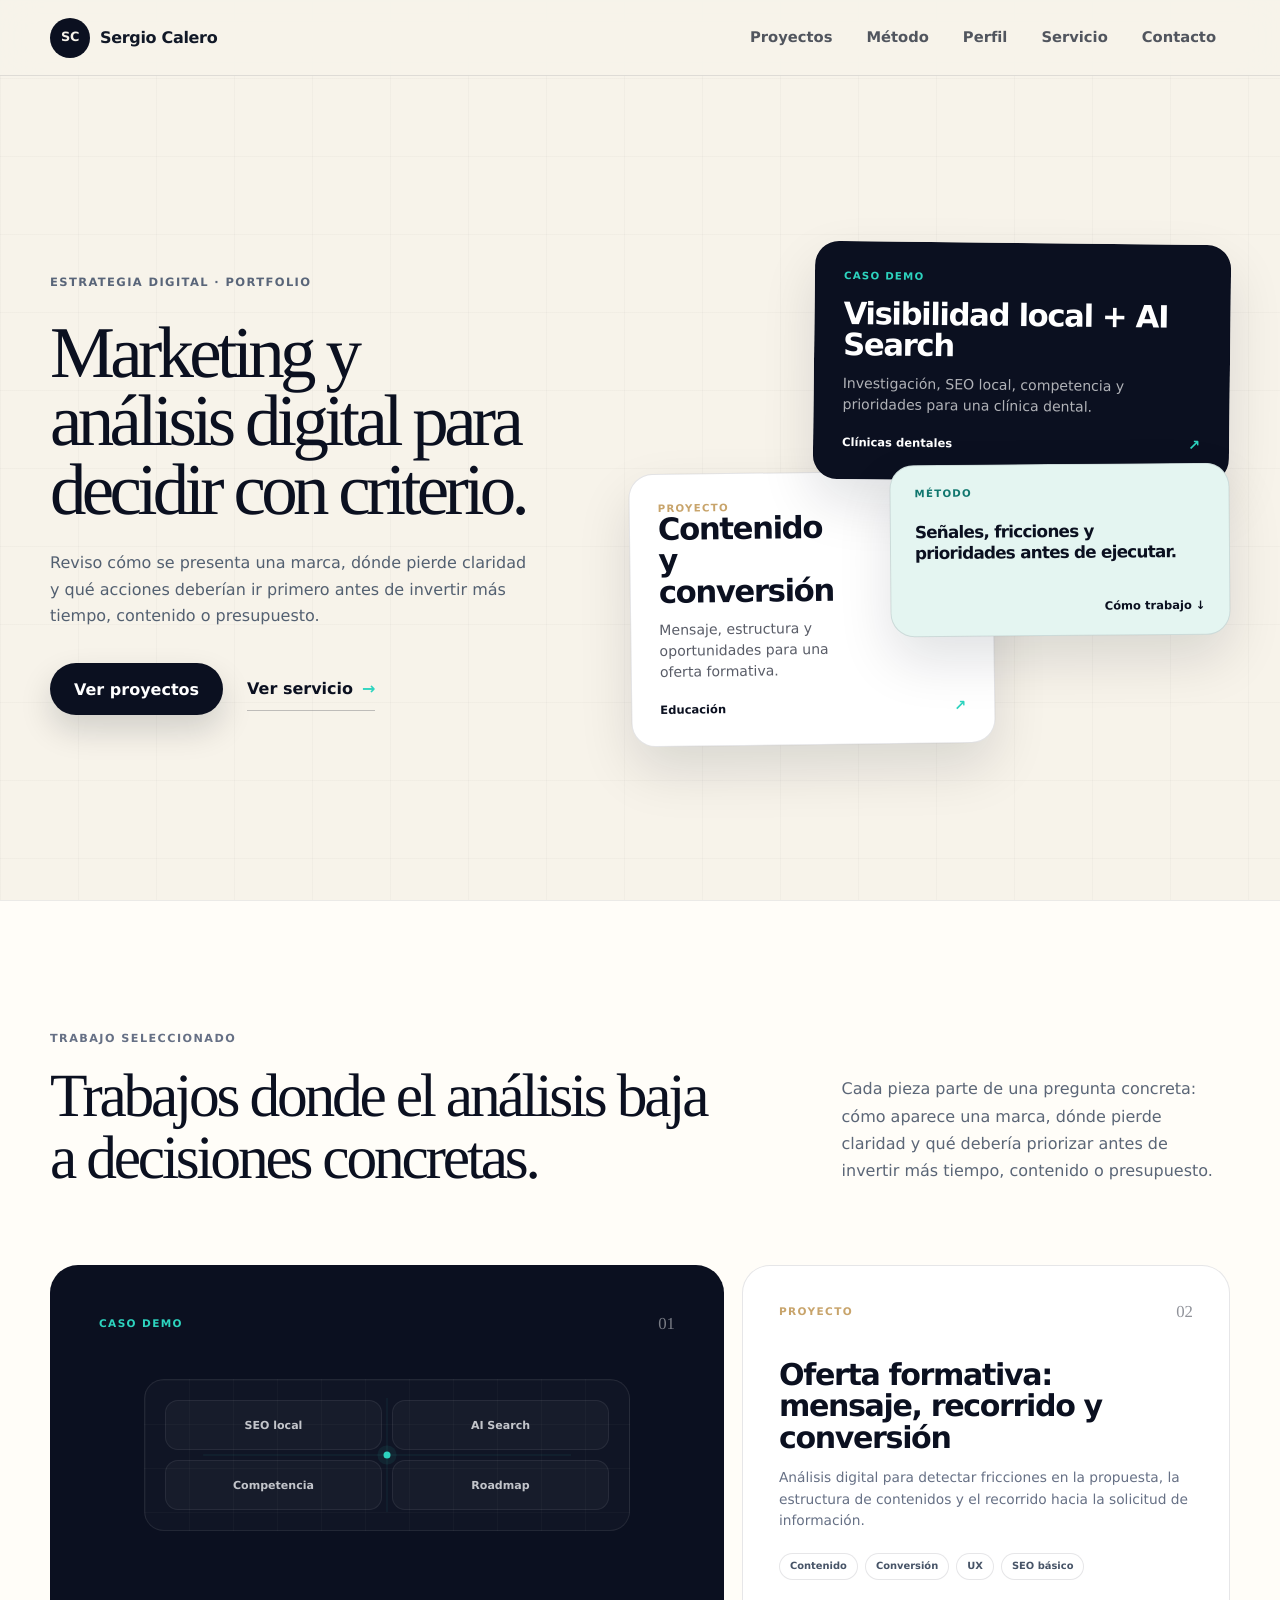
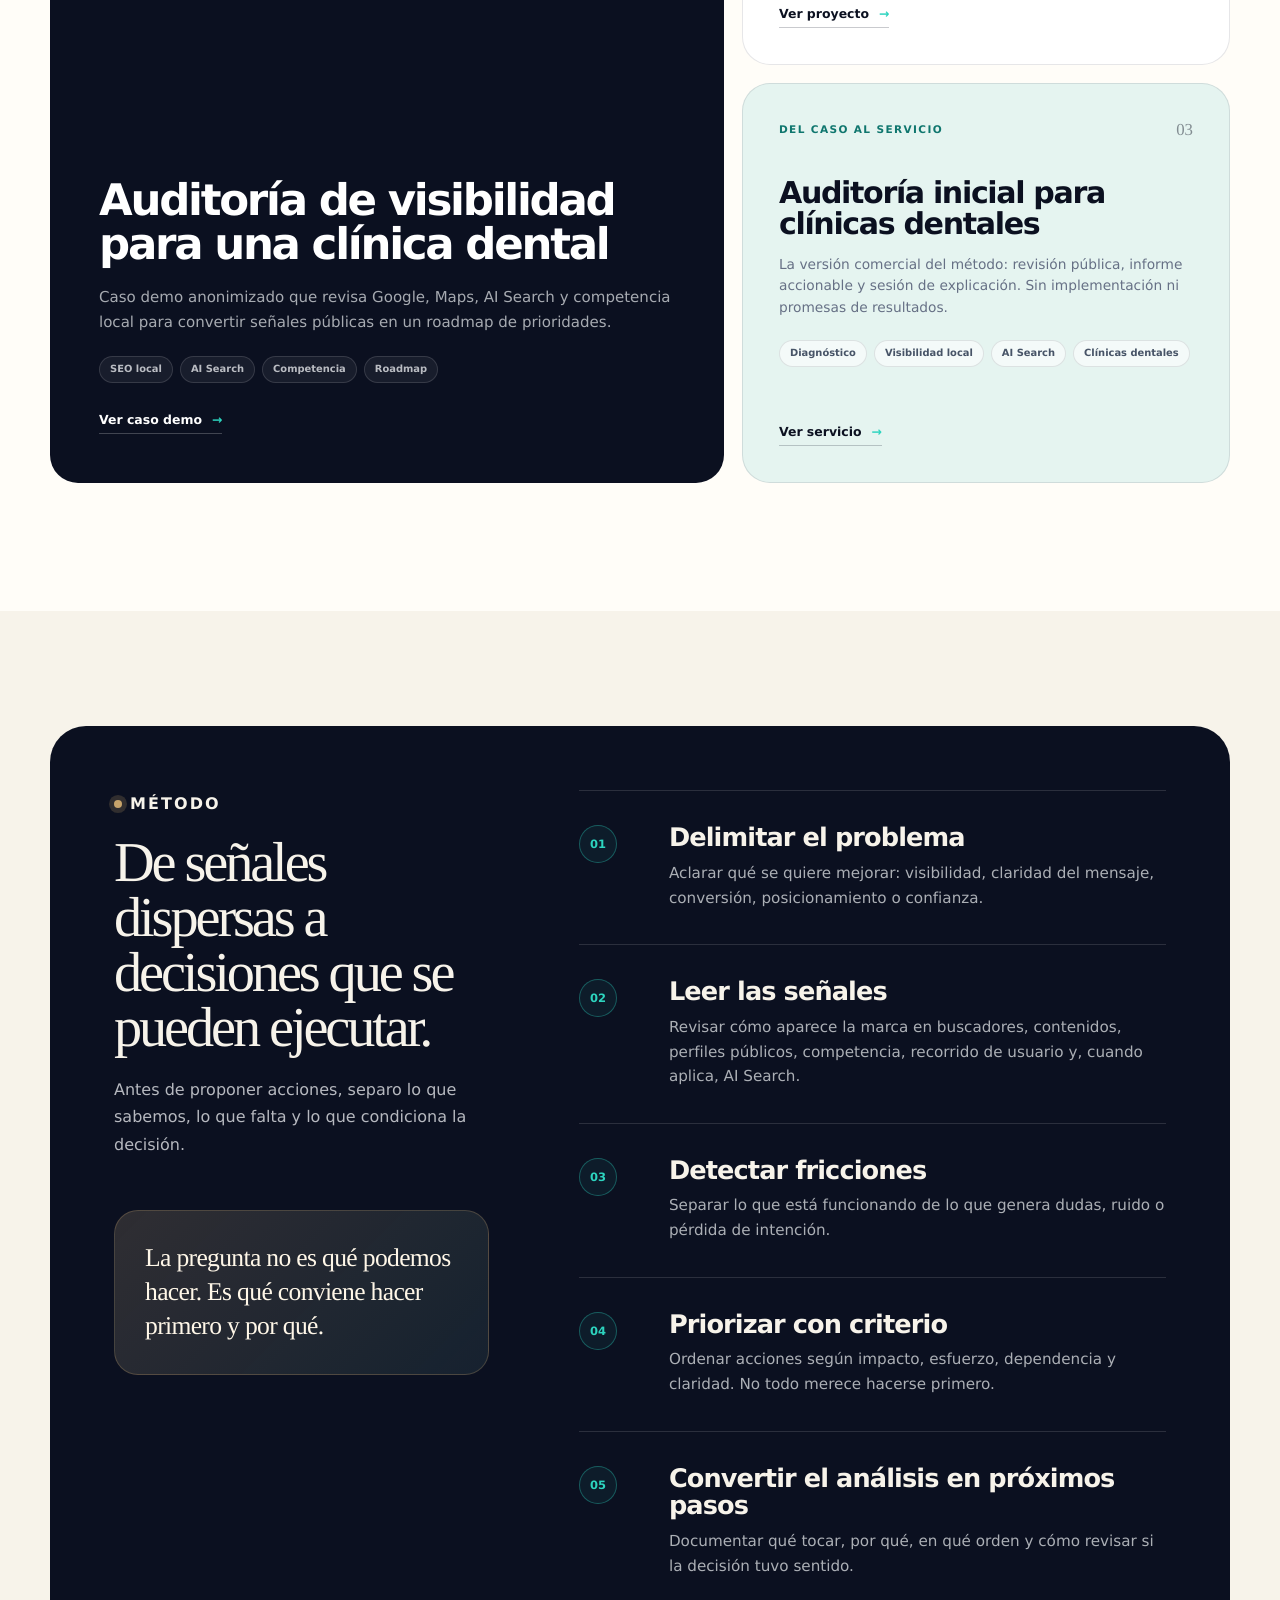
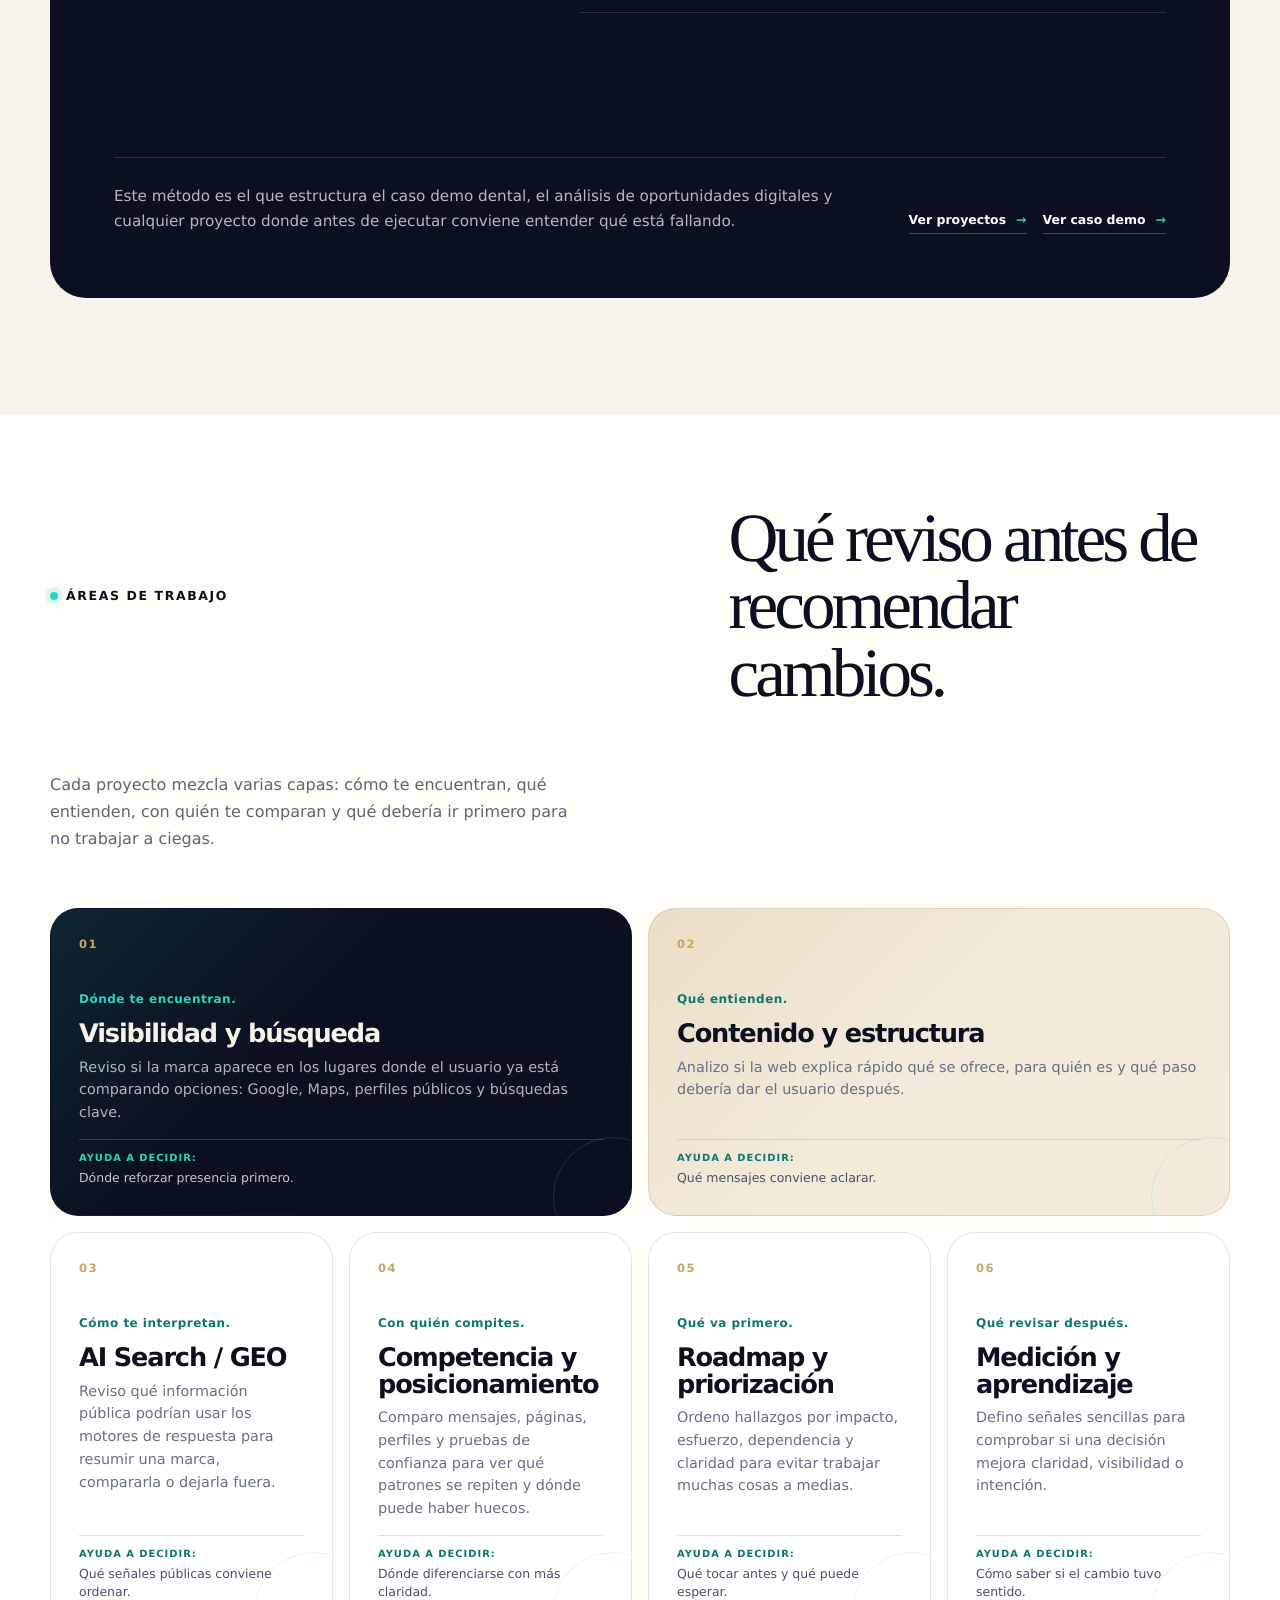
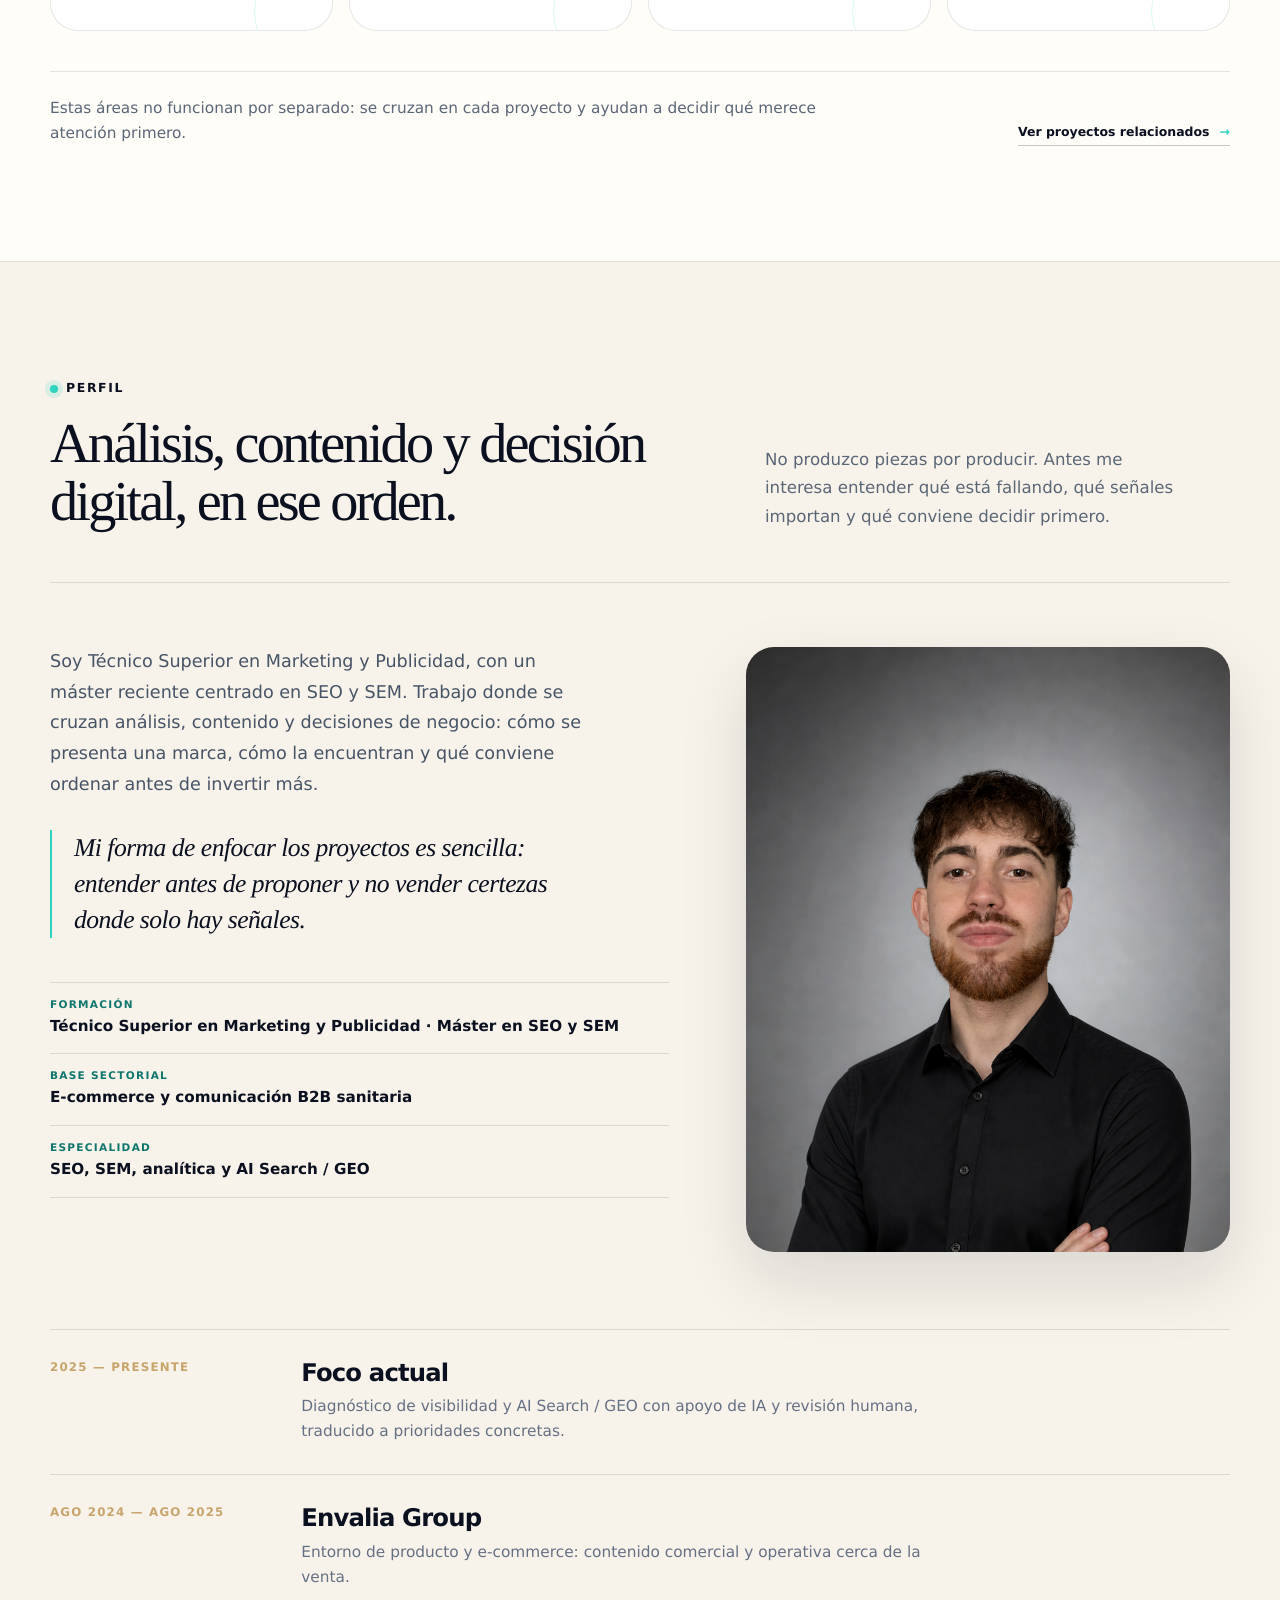
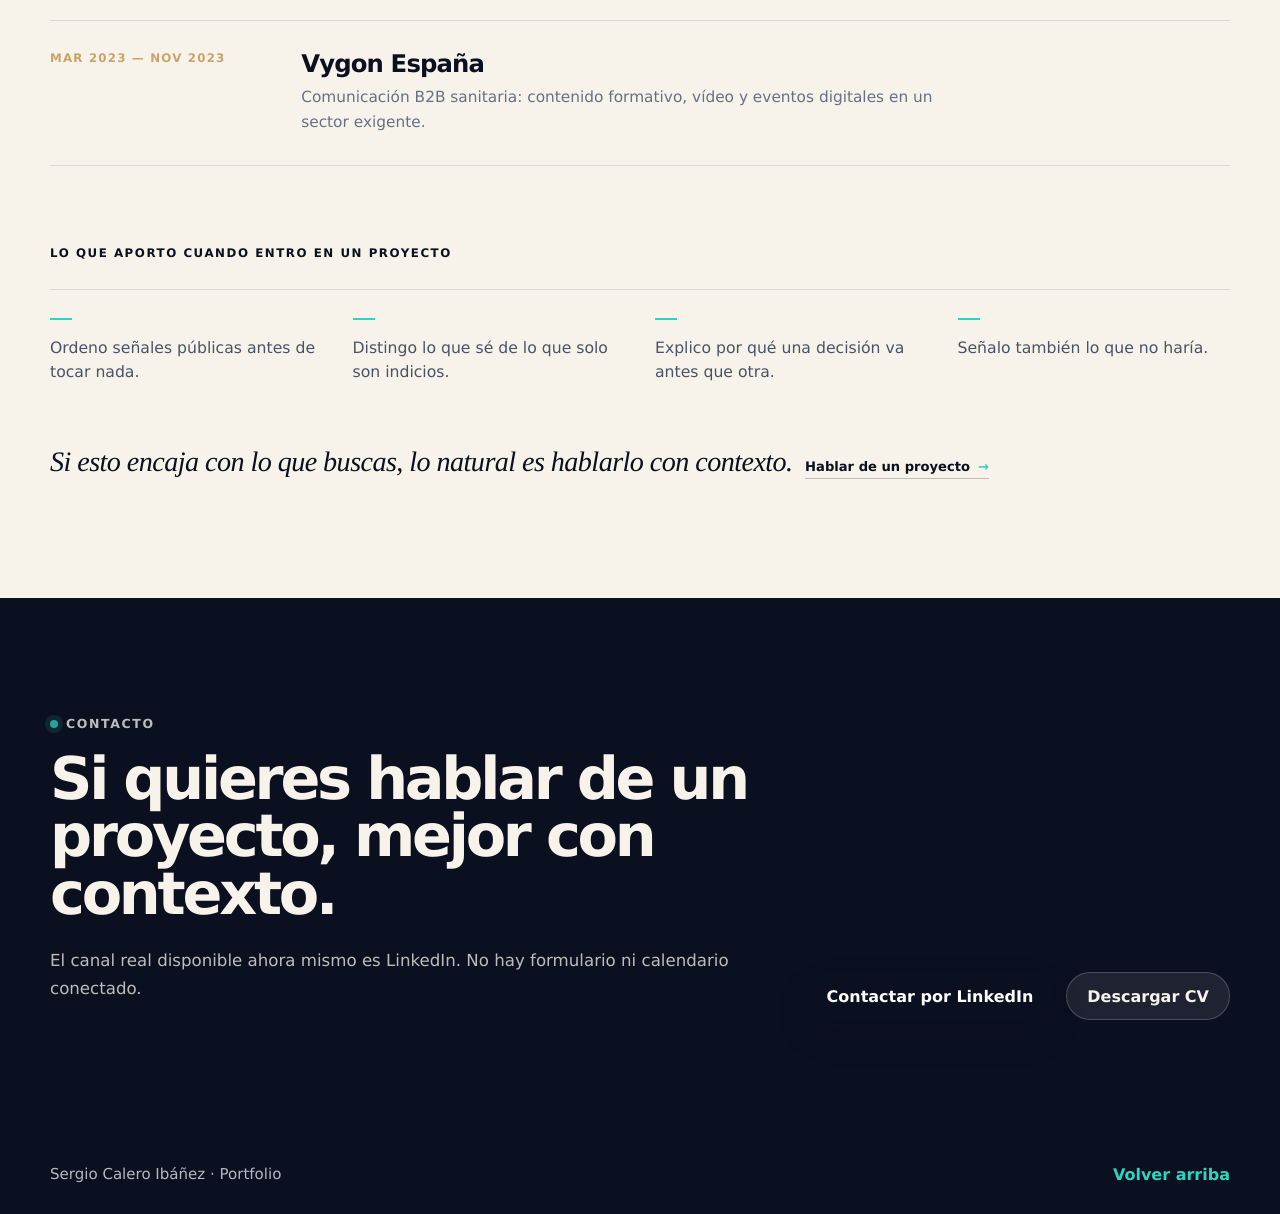
==== commit 2024df91: "Refine home H1, drop redundant index bar, fix subpage metadata Strengthen the hero H1 and remove the" ====
--- a/index.html
+++ b/index.html
@@ -45,7 +45,7 @@
         <div class="wrap hybrid-home-stage">
           <div class="hybrid-home-copy reveal">
             <p class="hybrid-eyebrow">Estrategia digital · Portfolio</p>
-            <h1>Marketing y análisis para proyectos que necesitan foco.</h1>
+            <h1>Marketing y análisis digital para decidir con criterio.</h1>
             <p>Reviso cómo se presenta una marca, dónde pierde claridad y qué acciones deberían ir primero antes de invertir más tiempo, contenido o presupuesto.</p>
             <div class="hybrid-actions">
               <a class="hybrid-button" href="#proyectos">Ver proyectos</a>
@@ -75,13 +75,6 @@
             </a>
           </div>
         </div>
-
-        <nav class="wrap portfolio-index" aria-label="Índice de proyectos destacados">
-          <a href="portfolio/auditoria-visibilidad-clinica-dental-valencia/"><span>01</span>Auditoría dental</a>
-          <a href="projects/analisis-oportunidades-digitales.html"><span>02</span>Oportunidades digitales</a>
-          <a href="#metodo"><span>03</span>Método y documentación</a>
-          <a class="portfolio-index__all" href="#proyectos">Explorar portfolio ↓</a>
-        </nav>
       </section>
 
       <section class="selected-work" id="proyectos">
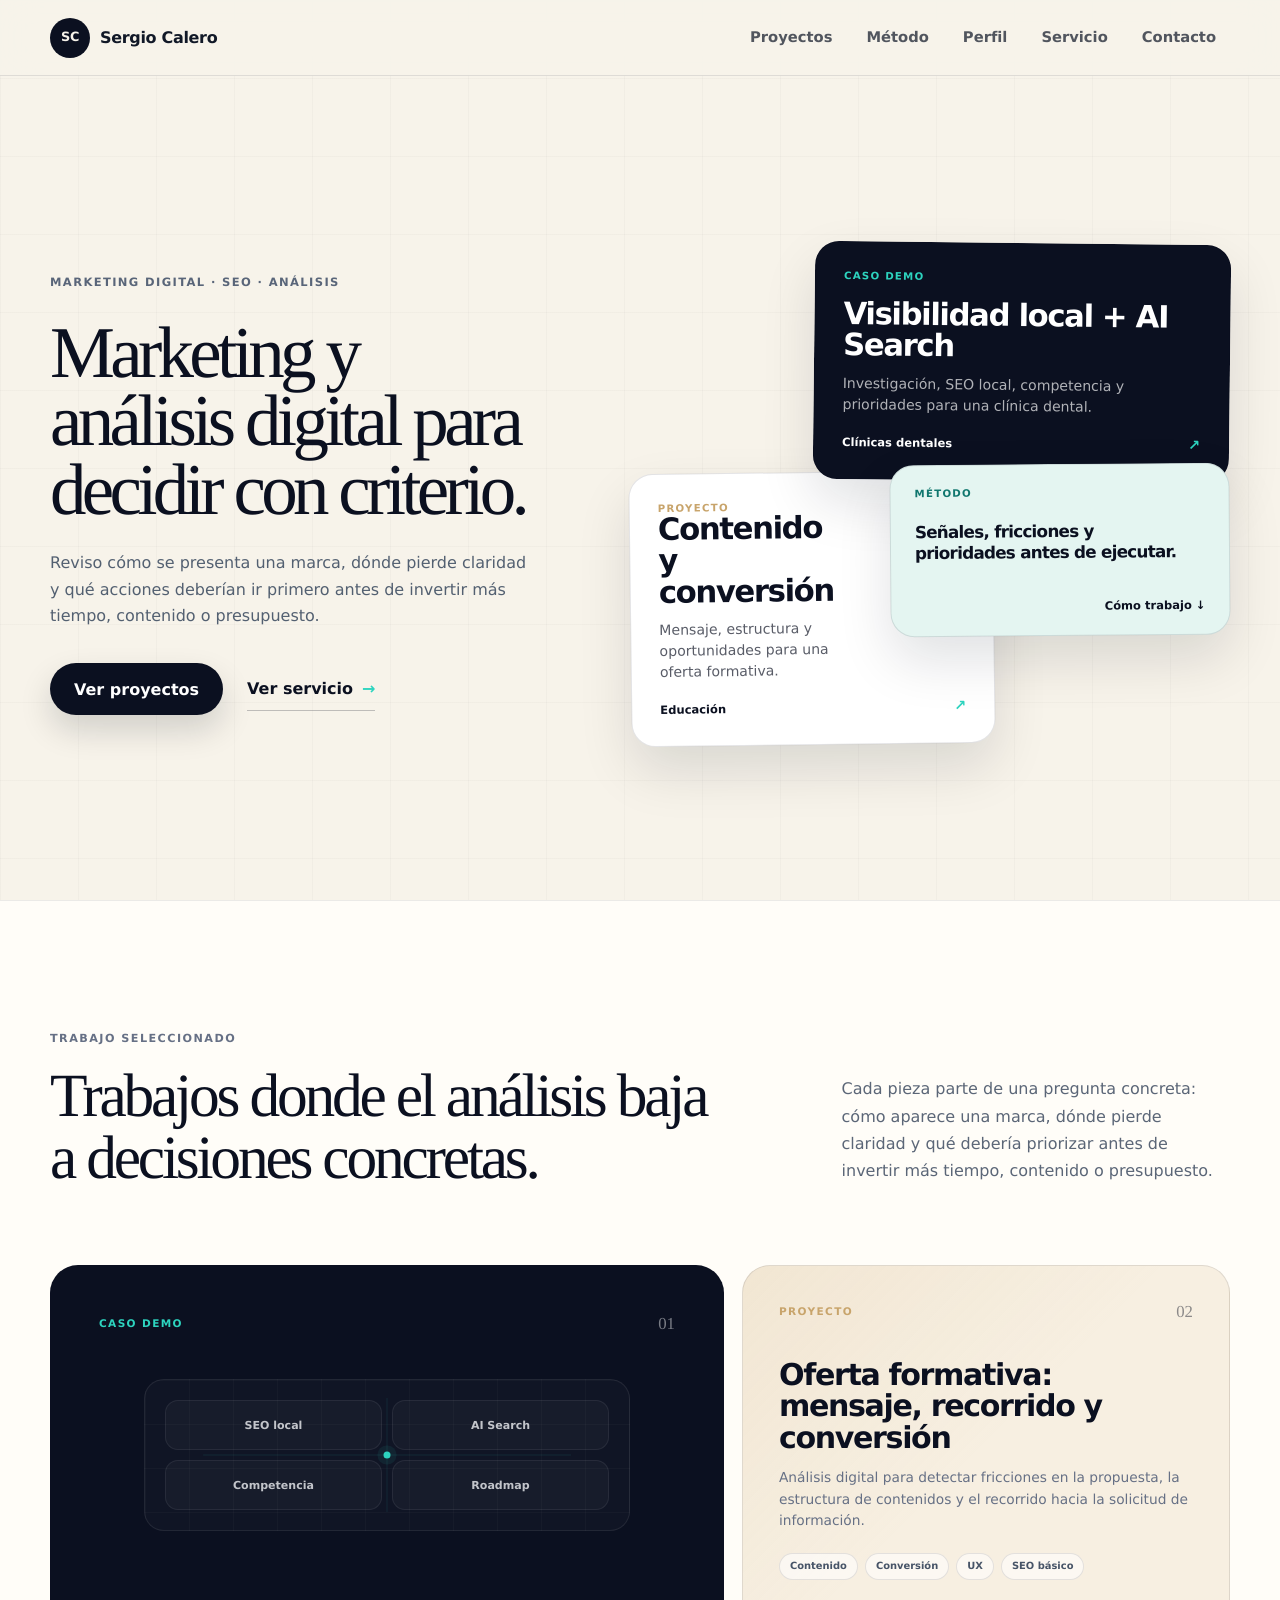
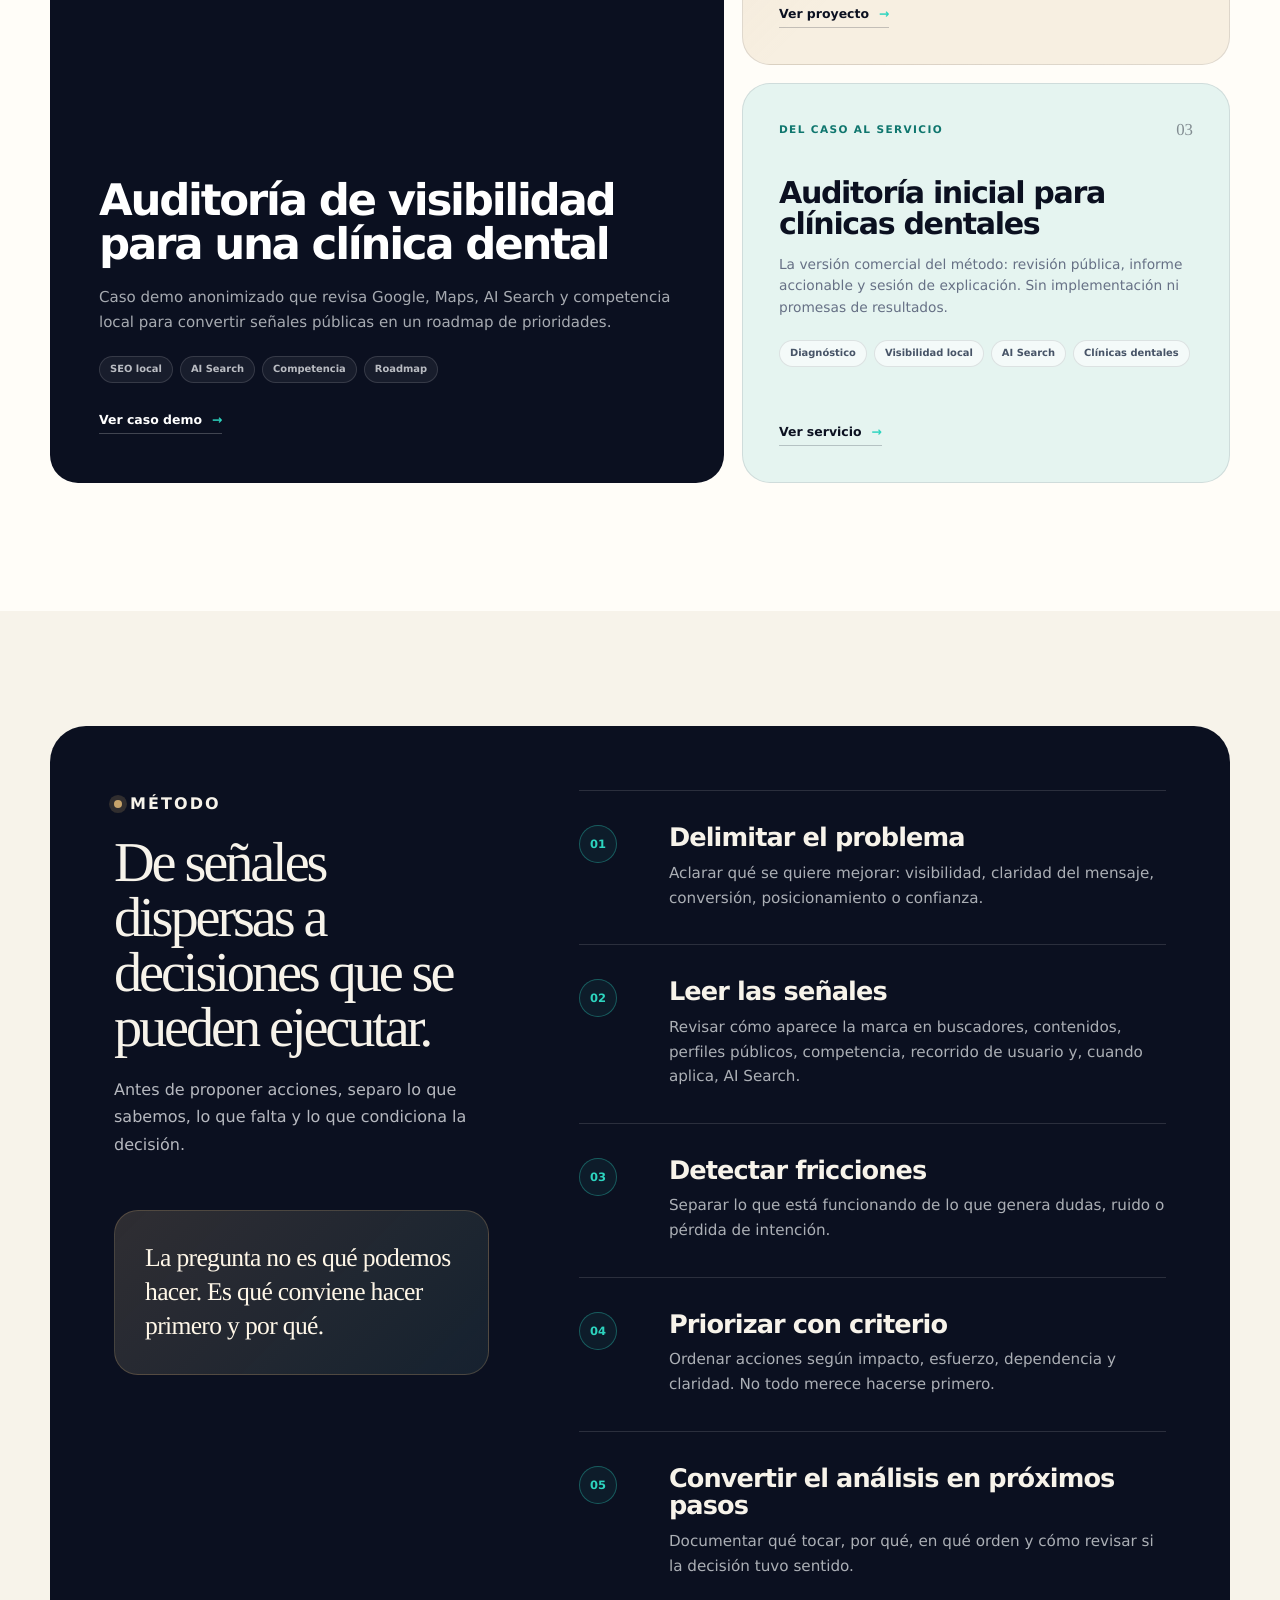
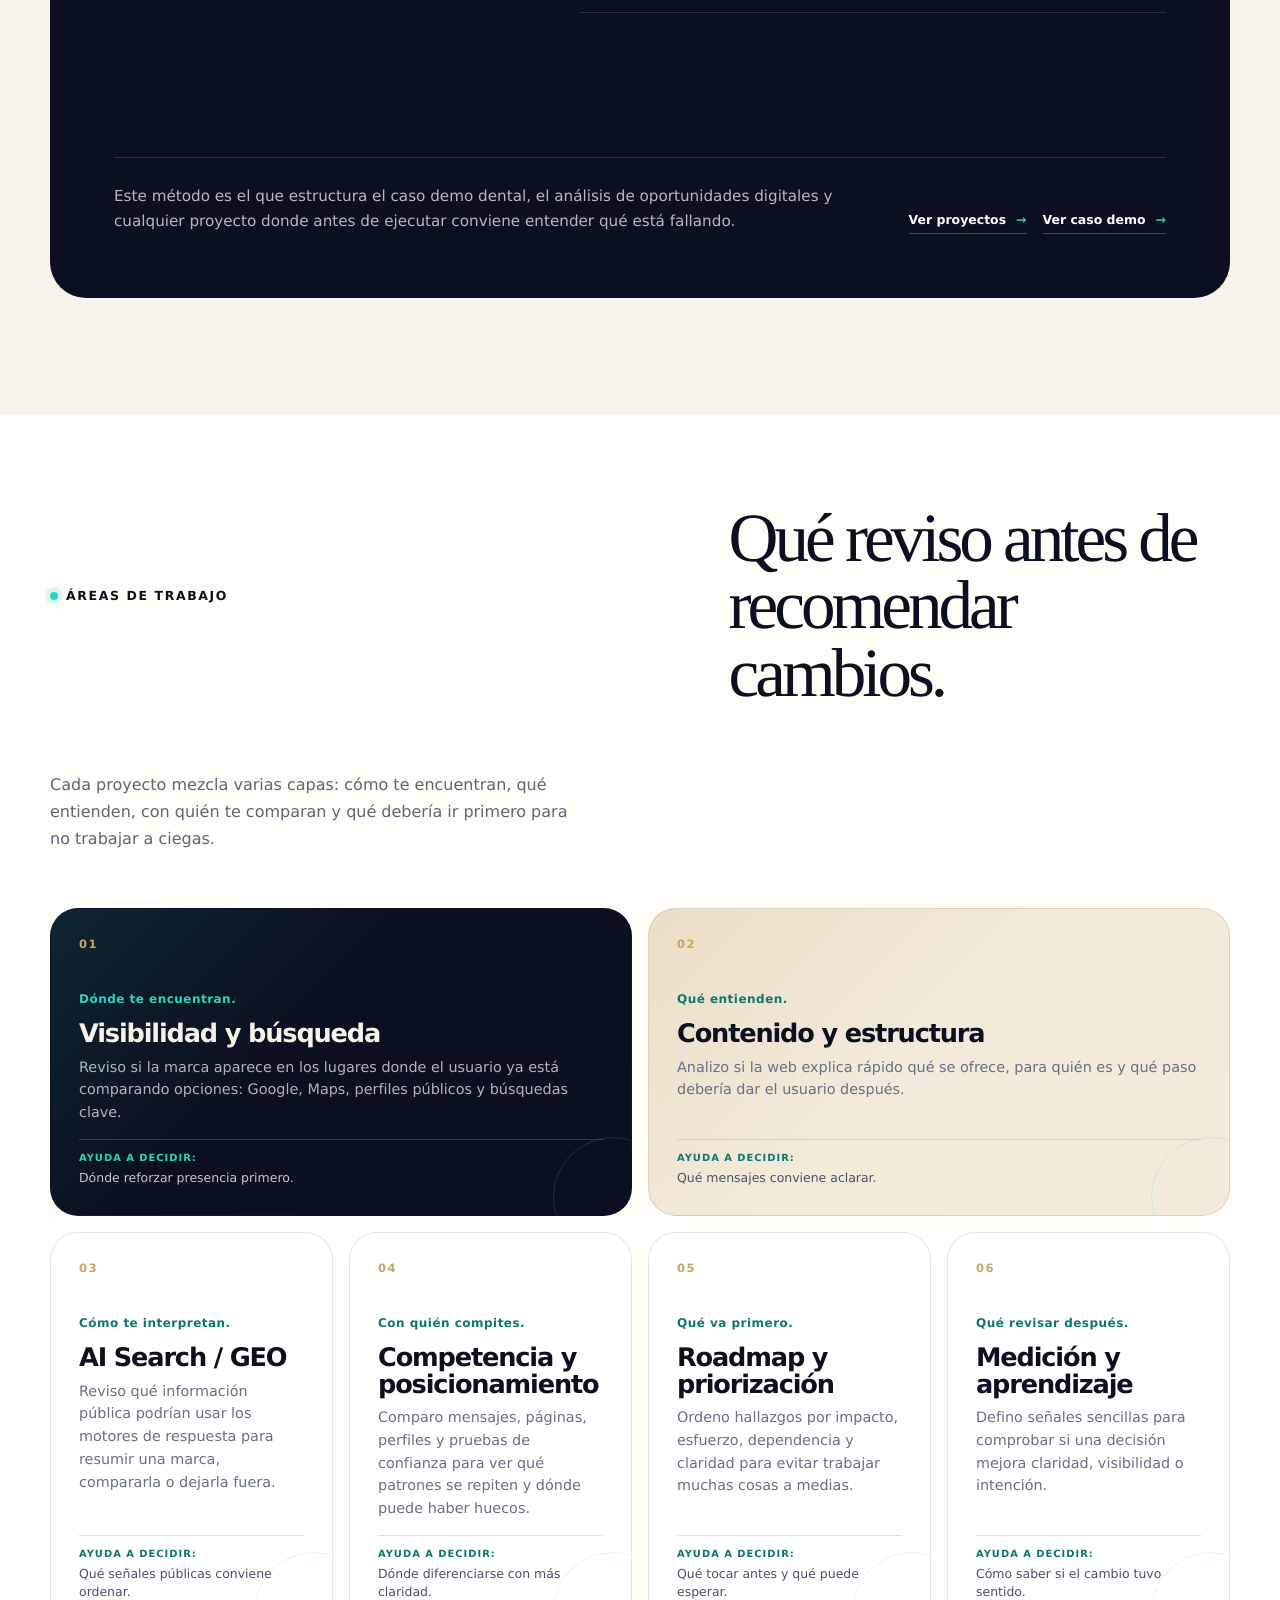
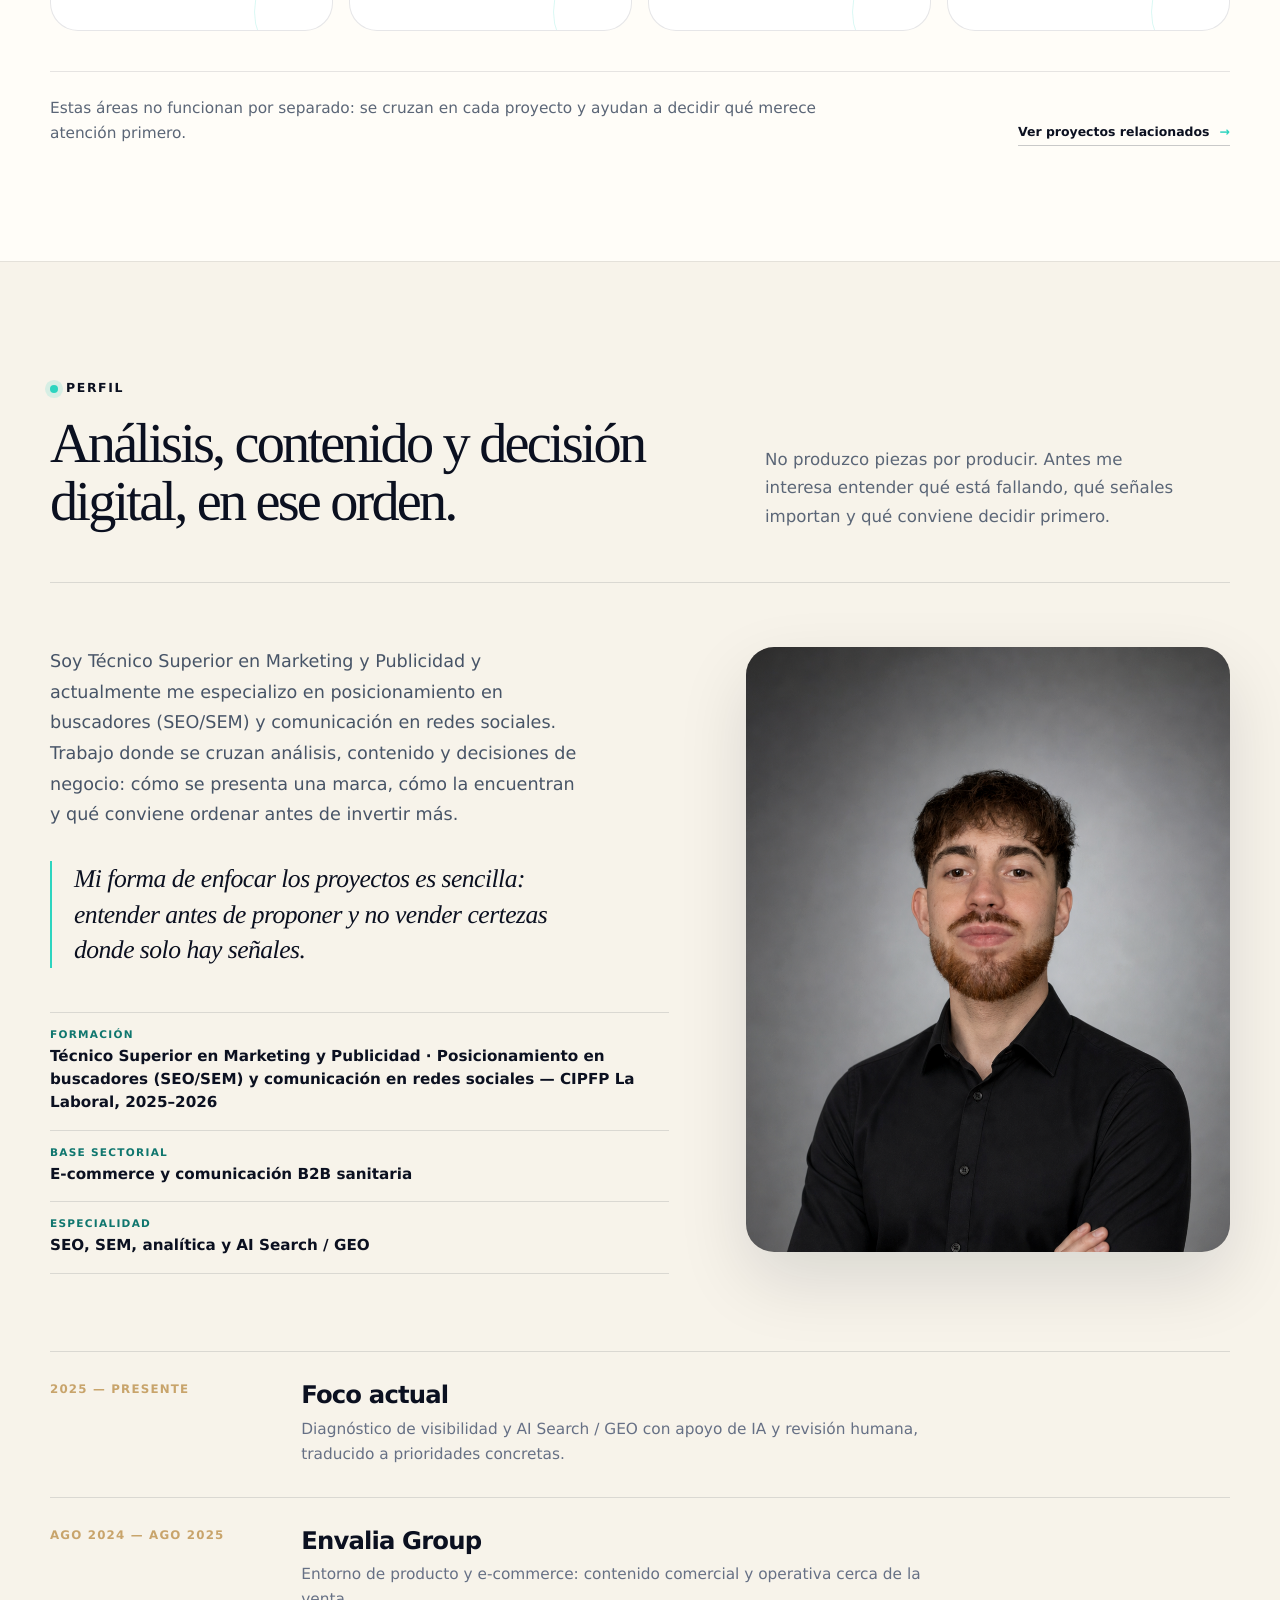
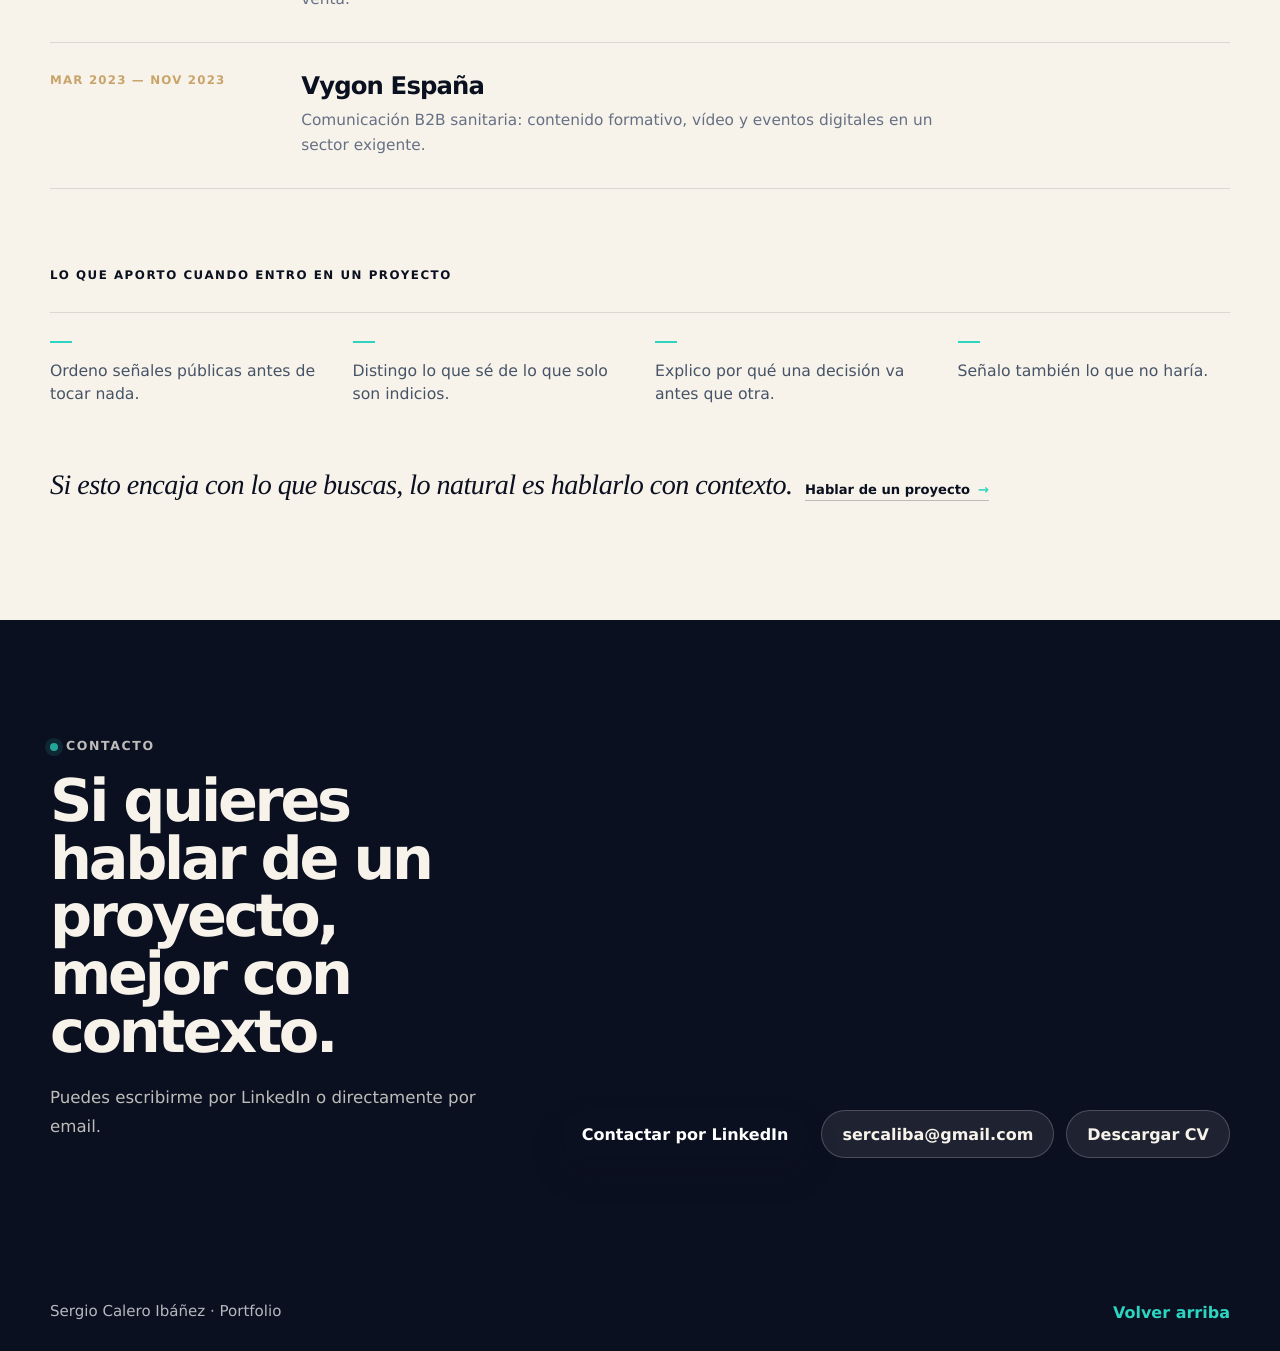
==== commit 5f06aff7: "Align education naming with CV and add email contact Replace the inaccurate "master" wording with th" ====
--- a/index.html
+++ b/index.html
@@ -44,7 +44,7 @@
       <section class="hybrid-home-hero" id="inicio">
         <div class="wrap hybrid-home-stage">
           <div class="hybrid-home-copy reveal">
-            <p class="hybrid-eyebrow">Estrategia digital · Portfolio</p>
+            <p class="hybrid-eyebrow">Marketing digital · SEO · Análisis</p>
             <h1>Marketing y análisis digital para decidir con criterio.</h1>
             <p>Reviso cómo se presenta una marca, dónde pierde claridad y qué acciones deberían ir primero antes de invertir más tiempo, contenido o presupuesto.</p>
             <div class="hybrid-actions">
@@ -259,12 +259,12 @@
 
           <div class="profile-grid">
             <div class="profile-body reveal">
-              <p class="profile-intro">Soy Técnico Superior en Marketing y Publicidad, con un máster reciente centrado en SEO y SEM. Trabajo donde se cruzan análisis, contenido y decisiones de negocio: cómo se presenta una marca, cómo la encuentran y qué conviene ordenar antes de invertir más.</p>
+              <p class="profile-intro">Soy Técnico Superior en Marketing y Publicidad y actualmente me especializo en posicionamiento en buscadores (SEO/SEM) y comunicación en redes sociales. Trabajo donde se cruzan análisis, contenido y decisiones de negocio: cómo se presenta una marca, cómo la encuentran y qué conviene ordenar antes de invertir más.</p>
               <p class="profile-anchor">Mi forma de enfocar los proyectos es sencilla: entender antes de proponer y no vender certezas donde solo hay señales.</p>
               <dl class="profile-facts">
                 <div>
                   <dt>Formación</dt>
-                  <dd>Técnico Superior en Marketing y Publicidad · Máster en SEO y SEM</dd>
+                  <dd>Técnico Superior en Marketing y Publicidad · Posicionamiento en buscadores (SEO/SEM) y comunicación en redes sociales — CIPFP La Laboral, 2025–2026</dd>
                 </div>
                 <div>
                   <dt>Base sectorial</dt>
@@ -325,10 +325,11 @@
           <div>
             <p class="eyebrow">Contacto</p>
             <h2>Si quieres hablar de un proyecto, mejor con contexto.</h2>
-            <p>El canal real disponible ahora mismo es LinkedIn. No hay formulario ni calendario conectado.</p>
+            <p>Puedes escribirme por LinkedIn o directamente por email.</p>
           </div>
           <div class="hero-actions">
             <a class="button primary" href="https://www.linkedin.com/in/sergio-calero-ibanez/" target="_blank" rel="noreferrer">Contactar por LinkedIn</a>
+            <a class="button ghost" href="mailto:sercaliba@gmail.com">sercaliba@gmail.com</a>
             <a class="button ghost" href="assets/cv-sergio-calero.pdf" download>Descargar CV</a>
           </div>
         </div>
--- a/styles.css
+++ b/styles.css
@@ -15,506 +15,6 @@
   --shadow: 0 28px 70px rgba(11, 16, 32, 0.12);
   --max: 1180px;
   --header-h: 76px;
-}
-
-/* ========================================================================== 
-   Home approved mockup — above the fold only
-   ========================================================================== */
-
-.mockup-home-hero {
-  min-height: 100svh;
-  display: flex;
-  flex-direction: column;
-  justify-content: center;
-  padding: 112px 0 22px;
-  overflow: hidden;
-  background:
-    linear-gradient(rgba(11, 16, 32, 0.028) 1px, transparent 1px) 0 0 / 76px 76px,
-    linear-gradient(90deg, rgba(11, 16, 32, 0.028) 1px, transparent 1px) 0 0 / 76px 76px,
-    var(--paper);
-}
-
-.mockup-home-stage {
-  display: grid;
-  grid-template-columns: minmax(0, 0.9fr) minmax(520px, 1.1fr);
-  gap: clamp(52px, 6vw, 92px);
-  align-items: center;
-  flex: 1;
-}
-
-.mockup-home-copy {
-  min-width: 0;
-  padding-block: 28px;
-}
-
-.mockup-eyebrow {
-  display: flex;
-  align-items: center;
-  gap: 10px;
-  margin-bottom: 28px;
-  color: #5d6879;
-  font-size: 0.75rem;
-  font-weight: 790;
-  letter-spacing: 0.105em;
-  line-height: 1.35;
-  text-transform: uppercase;
-}
-
-.mockup-eyebrow span {
-  flex: 0 0 auto;
-  width: 8px;
-  height: 8px;
-  border-radius: 50%;
-  background: var(--teal);
-  box-shadow: 0 0 0 6px rgba(45, 212, 191, 0.14);
-}
-
-.mockup-home-copy h1 {
-  max-width: 690px;
-  margin-bottom: 28px;
-  color: var(--ink);
-  font-family: Georgia, "Times New Roman", serif;
-  font-size: clamp(4rem, 5.6vw, 6.5rem);
-  font-weight: 500;
-  line-height: 0.97;
-  letter-spacing: -0.058em;
-}
-
-.mockup-home-lead {
-  max-width: 650px;
-  margin-bottom: 0;
-  color: #536071;
-  font-size: clamp(1.02rem, 1.28vw, 1.2rem);
-  line-height: 1.66;
-}
-
-.mockup-actions {
-  display: flex;
-  flex-wrap: wrap;
-  align-items: center;
-  gap: 24px;
-  margin-top: 36px;
-}
-
-.mockup-button {
-  display: inline-flex;
-  align-items: center;
-  justify-content: center;
-  min-height: 52px;
-  padding: 0 24px;
-  border-radius: 999px;
-  color: var(--white);
-  background: var(--ink);
-  box-shadow: 0 16px 34px rgba(11, 16, 32, 0.16);
-  font-weight: 780;
-  transition: transform 180ms ease, box-shadow 180ms ease;
-}
-
-.mockup-button:hover {
-  transform: translateY(-2px);
-  box-shadow: 0 20px 42px rgba(11, 16, 32, 0.2);
-}
-
-.mockup-link {
-  display: inline-flex;
-  align-items: center;
-  gap: 10px;
-  min-height: 44px;
-  border-bottom: 1px solid rgba(11, 16, 32, 0.24);
-  color: var(--ink);
-  font-weight: 760;
-  transition: border-color 180ms ease, color 180ms ease, transform 180ms ease;
-}
-
-.mockup-link:hover {
-  border-color: var(--teal);
-  color: #0f766e;
-  transform: translateX(2px);
-}
-
-.mockup-link span {
-  color: var(--teal);
-  font-size: 1.15rem;
-}
-
-.analysis-panel {
-  --panel-x: 50%;
-  --panel-y: 50%;
-  position: relative;
-  min-height: 596px;
-  padding: 26px;
-  border: 1px solid rgba(11, 16, 32, 0.11);
-  border-radius: 30px;
-  overflow: hidden;
-  background:
-    radial-gradient(circle at var(--panel-x) var(--panel-y), rgba(45, 212, 191, 0.075), transparent 31%),
-    var(--white);
-  box-shadow: 0 32px 80px rgba(11, 16, 32, 0.11);
-  transition: box-shadow 220ms ease;
-}
-
-.mockup-home-hero .analysis-panel.reveal {
-  opacity: 1;
-  transform: none;
-}
-
-.analysis-panel:hover {
-  box-shadow: 0 38px 90px rgba(11, 16, 32, 0.14);
-}
-
-.analysis-panel__header {
-  display: flex;
-  justify-content: space-between;
-  gap: 24px;
-  padding: 2px 2px 22px;
-  border-bottom: 1px solid var(--line);
-}
-
-.analysis-panel__header p {
-  margin: 0 0 5px;
-  color: var(--ink);
-  font-size: 0.76rem;
-  font-weight: 820;
-  letter-spacing: 0.09em;
-  text-transform: uppercase;
-}
-
-.analysis-panel__header h2 {
-  max-width: 360px;
-  margin: 0;
-  color: #475467;
-  font-size: 0.9rem;
-  font-weight: 600;
-  letter-spacing: 0;
-  line-height: 1.45;
-}
-
-.panel-menu {
-  display: flex;
-  gap: 5px;
-  padding-top: 8px;
-}
-
-.panel-menu i {
-  width: 5px;
-  height: 5px;
-  border-radius: 50%;
-  background: #c6ccd5;
-}
-
-.analysis-workspace {
-  position: relative;
-  height: 356px;
-  margin-top: 18px;
-  border-radius: 20px;
-  background:
-    linear-gradient(rgba(11, 16, 32, 0.025) 1px, transparent 1px) 0 0 / 46px 46px,
-    linear-gradient(90deg, rgba(11, 16, 32, 0.025) 1px, transparent 1px) 0 0 / 46px 46px,
-    #fbfcfd;
-}
-
-.analysis-lines {
-  position: absolute;
-  inset: 0;
-  width: 100%;
-  height: 100%;
-  fill: none;
-  stroke: rgba(11, 16, 32, 0.13);
-  stroke-width: 1.25;
-  stroke-dasharray: 5 7;
-}
-
-.analysis-card {
-  position: absolute;
-  z-index: 2;
-  display: grid;
-  grid-template-columns: 32px 1fr;
-  gap: 11px;
-  width: 238px;
-  min-height: 112px;
-  padding: 16px;
-  border: 1px solid rgba(11, 16, 32, 0.1);
-  border-radius: 16px;
-  background: rgba(255, 255, 255, 0.94);
-  box-shadow: 0 10px 24px rgba(11, 16, 32, 0.07);
-  transition: border-color 180ms ease, box-shadow 180ms ease, transform 180ms ease;
-}
-
-.analysis-card:hover {
-  z-index: 5;
-  border-color: rgba(45, 212, 191, 0.62);
-  box-shadow: 0 15px 34px rgba(11, 16, 32, 0.11);
-  transform: translateY(-3px);
-}
-
-.analysis-card__mark {
-  display: grid;
-  place-items: center;
-  width: 30px;
-  height: 30px;
-  border-radius: 9px;
-  color: #0f766e;
-  background: #e7faf6;
-  font-size: 0.74rem;
-  font-weight: 850;
-}
-
-.analysis-card h3 {
-  margin: 1px 0 6px;
-  color: var(--ink);
-  font-size: 0.88rem;
-  letter-spacing: -0.015em;
-}
-
-.analysis-card p {
-  margin: 0;
-  color: var(--muted);
-  font-size: 0.7rem;
-  line-height: 1.45;
-}
-
-.analysis-card--visibility { top: 18px; left: 16px; }
-.analysis-card--content { top: 18px; right: 16px; }
-.analysis-card--competition { bottom: 18px; left: 16px; }
-.analysis-card--opportunities { right: 16px; bottom: 18px; }
-
-.analysis-focus {
-  position: absolute;
-  top: 50%;
-  left: 50%;
-  z-index: 3;
-  display: grid;
-  place-items: center;
-  width: 58px;
-  height: 58px;
-  border-radius: 50%;
-  background: var(--ink);
-  transform: translate(-50%, -50%);
-  box-shadow: 0 14px 28px rgba(11, 16, 32, 0.22), 0 0 0 10px rgba(11, 16, 32, 0.035);
-}
-
-.analysis-focus span {
-  width: 9px;
-  height: 9px;
-  border: 2px solid var(--teal);
-  border-radius: 50%;
-  box-shadow: 0 0 0 5px rgba(45, 212, 191, 0.12);
-}
-
-.priority-band {
-  display: grid;
-  grid-template-columns: 1fr 116px;
-  gap: 18px;
-  align-items: center;
-  min-height: 96px;
-  margin-top: 16px;
-  padding: 17px 20px;
-  border: 1px solid rgba(11, 16, 32, 0.08);
-  border-radius: 17px;
-  background: #f7f8fa;
-}
-
-.priority-band p {
-  margin: 0 0 4px;
-  color: var(--ink);
-  font-size: 0.86rem;
-  font-weight: 820;
-}
-
-.priority-band span {
-  display: block;
-  max-width: 430px;
-  color: var(--muted);
-  font-size: 0.7rem;
-  line-height: 1.45;
-}
-
-.priority-band svg {
-  width: 100%;
-  fill: var(--teal);
-  overflow: visible;
-}
-
-.priority-band path {
-  fill: none;
-  stroke: var(--teal);
-  stroke-width: 2.2;
-  stroke-linecap: round;
-}
-
-.mockup-context {
-  display: flex;
-  align-items: center;
-  justify-content: space-between;
-  gap: 28px;
-  margin-top: 24px;
-  padding-top: 18px;
-  border-top: 1px solid rgba(11, 16, 32, 0.12);
-}
-
-.mockup-context > div {
-  display: flex;
-  align-items: baseline;
-  gap: 18px;
-}
-
-.mockup-context strong,
-.mockup-context a {
-  color: var(--ink);
-  font-size: 0.76rem;
-  font-weight: 790;
-}
-
-.mockup-context span {
-  color: var(--muted);
-  font-size: 0.76rem;
-}
-
-@media (max-width: 1060px) {
-  .mockup-home-stage {
-    grid-template-columns: 1fr;
-  }
-
-  .mockup-home-hero {
-    min-height: auto;
-  }
-
-  .mockup-home-copy h1,
-  .mockup-home-lead {
-    max-width: 820px;
-  }
-
-  .analysis-panel {
-    width: min(100%, 720px);
-  }
-}
-
-@media (max-width: 760px) {
-  .mockup-home-hero {
-    padding: 102px 0 28px;
-  }
-
-  .mockup-home-stage {
-    gap: 26px;
-  }
-
-  .mockup-home-copy {
-    padding-block: 10px 0;
-  }
-
-  .mockup-eyebrow {
-    max-width: 335px;
-    margin-bottom: 22px;
-    font-size: 0.66rem;
-  }
-
-  .mockup-home-copy h1 {
-    max-width: 350px;
-    margin-bottom: 24px;
-    font-size: clamp(2.75rem, 13vw, 3.55rem);
-    line-height: 0.98;
-    letter-spacing: -0.052em;
-  }
-
-  .mockup-home-lead {
-    max-width: 345px;
-    font-size: 0.98rem;
-    line-height: 1.62;
-  }
-
-  .mockup-actions {
-    align-items: stretch;
-    gap: 12px;
-    margin-top: 30px;
-  }
-
-  .mockup-button,
-  .mockup-link {
-    width: 100%;
-    max-width: 345px;
-    justify-content: center;
-  }
-
-  .mockup-link {
-    min-height: 48px;
-    border: 1px solid rgba(11, 16, 32, 0.16);
-    border-radius: 999px;
-  }
-
-  .analysis-panel {
-    min-height: auto;
-    padding: 16px;
-    border-radius: 23px;
-  }
-
-  .analysis-panel__header {
-    padding: 3px 2px 17px;
-  }
-
-  .analysis-panel__header h2 {
-    max-width: 270px;
-    font-size: 0.78rem;
-  }
-
-  .analysis-workspace {
-    height: auto;
-    display: grid;
-    grid-template-columns: 1fr 1fr;
-    gap: 10px;
-    padding: 12px;
-  }
-
-  .analysis-lines,
-  .analysis-focus {
-    display: none;
-  }
-
-  .analysis-card {
-    position: static;
-    width: auto;
-    min-height: 120px;
-    grid-template-columns: 1fr;
-    gap: 6px;
-    padding: 12px;
-  }
-
-  .analysis-card p {
-    font-size: 0.66rem;
-  }
-
-  .priority-band {
-    grid-template-columns: 1fr 72px;
-    min-height: 88px;
-    padding: 14px;
-  }
-
-  .priority-band span {
-    font-size: 0.65rem;
-  }
-
-  .mockup-context {
-    align-items: flex-start;
-    margin-top: 24px;
-  }
-
-  .mockup-context > div {
-    display: grid;
-    gap: 5px;
-  }
-
-  .mockup-context a {
-    max-width: 118px;
-    text-align: right;
-  }
-}
-
-@media (prefers-reduced-motion: reduce) {
-  .analysis-panel,
-  .analysis-card,
-  .mockup-button,
-  .mockup-link {
-    transition: none !important;
-  }
 }
 
 *,
@@ -3187,368 +2687,6 @@
 }
 
 /* ========================================================================== 
-   Fase 1C — refinado del above the fold de la home
-   ========================================================================== */
-
-.mockup-home-copy h1 {
-  max-width: 680px;
-  font-size: clamp(3.65rem, 5vw, 5.75rem);
-  line-height: 0.99;
-  letter-spacing: -0.052em;
-}
-
-.mockup-home-lead {
-  max-width: 610px;
-}
-
-.diagnostic-panel {
-  min-height: 584px;
-}
-
-.diagnostic-workspace {
-  position: relative;
-  height: 330px;
-  margin-top: 18px;
-  border: 1px solid rgba(11, 16, 32, 0.045);
-  border-radius: 20px;
-  overflow: hidden;
-  background:
-    linear-gradient(rgba(11, 16, 32, 0.025) 1px, transparent 1px) 0 0 / 44px 44px,
-    linear-gradient(90deg, rgba(11, 16, 32, 0.025) 1px, transparent 1px) 0 0 / 44px 44px,
-    #fafbfc;
-}
-
-.diagnostic-workspace::after {
-  content: "";
-  position: absolute;
-  inset: 22% 29%;
-  border: 1px solid rgba(45, 212, 191, 0.12);
-  border-radius: 50%;
-  pointer-events: none;
-}
-
-.diagnostic-lines {
-  position: absolute;
-  inset: 0;
-  width: 100%;
-  height: 100%;
-  fill: none;
-  stroke: rgba(11, 16, 32, 0.13);
-  stroke-width: 1.2;
-  stroke-dasharray: 4 7;
-  animation: phaseDash 20s linear infinite;
-}
-
-.diagnostic-signal {
-  position: absolute;
-  z-index: 2;
-  display: grid;
-  grid-template-columns: 22px 1fr;
-  gap: 12px;
-  align-items: start;
-  padding: 15px 16px;
-  border: 1px solid rgba(11, 16, 32, 0.09);
-  border-radius: 15px;
-  background: rgba(255, 255, 255, 0.95);
-  box-shadow: 0 9px 22px rgba(11, 16, 32, 0.065);
-  transition: border-color 180ms ease, box-shadow 180ms ease, transform 180ms ease;
-}
-
-.diagnostic-signal:hover {
-  z-index: 5;
-  border-color: rgba(45, 212, 191, 0.5);
-  box-shadow: 0 14px 30px rgba(11, 16, 32, 0.1);
-  transform: translateY(-3px);
-}
-
-.diagnostic-signal small,
-.diagnostic-signal h3,
-.diagnostic-signal p {
-  display: block;
-}
-
-.diagnostic-signal small {
-  margin-bottom: 3px;
-  color: #8a94a4;
-  font-size: 0.58rem;
-  font-weight: 800;
-  letter-spacing: 0.1em;
-  text-transform: uppercase;
-}
-
-.diagnostic-signal h3 {
-  margin: 0 0 5px;
-  color: var(--ink);
-  font-size: 0.88rem;
-  letter-spacing: -0.015em;
-}
-
-.diagnostic-signal p {
-  margin: 0;
-  color: var(--muted);
-  font-size: 0.68rem;
-  line-height: 1.42;
-}
-
-.signal-indicator {
-  position: relative;
-  width: 20px;
-  height: 20px;
-  margin-top: 2px;
-  border: 1px solid rgba(45, 212, 191, 0.32);
-  border-radius: 50%;
-  background: #eafaf7;
-}
-
-.signal-indicator i {
-  position: absolute;
-  inset: 6px;
-  border-radius: 50%;
-  background: var(--teal);
-}
-
-.signal-indicator--sand {
-  border-color: rgba(200, 164, 107, 0.34);
-  background: #fbf6ed;
-}
-
-.signal-indicator--sand i {
-  background: var(--sand);
-}
-
-.signal-brand {
-  top: 26px;
-  left: 18px;
-  width: 208px;
-}
-
-.signal-search {
-  top: 42px;
-  right: 18px;
-  width: 236px;
-}
-
-.signal-content {
-  bottom: 28px;
-  left: 36px;
-  width: 244px;
-}
-
-.signal-conversion {
-  right: 30px;
-  bottom: 18px;
-  width: 210px;
-}
-
-.diagnostic-core {
-  position: absolute;
-  top: 50%;
-  left: 50%;
-  z-index: 4;
-  display: grid;
-  place-items: center;
-  width: 76px;
-  height: 76px;
-  border-radius: 50%;
-  color: var(--white);
-  background: var(--ink);
-  transform: translate(-50%, -50%);
-  box-shadow: 0 18px 34px rgba(11, 16, 32, 0.2), 0 0 0 9px rgba(11, 16, 32, 0.035);
-}
-
-.diagnostic-core span {
-  width: 8px;
-  height: 8px;
-  margin-bottom: -18px;
-  border: 2px solid var(--teal);
-  border-radius: 50%;
-}
-
-.diagnostic-core strong {
-  font-size: 0.72rem;
-  font-weight: 760;
-}
-
-.diagnostic-output {
-  display: grid;
-  grid-template-columns: minmax(0, 0.88fr) minmax(0, 1.12fr);
-  gap: 12px;
-  margin-top: 14px;
-}
-
-.priority-suggestion,
-.mini-roadmap {
-  min-height: 88px;
-  border-radius: 15px;
-}
-
-.priority-suggestion {
-  display: grid;
-  align-content: center;
-  gap: 6px;
-  padding: 15px 17px;
-  color: var(--white);
-  background: var(--slate);
-}
-
-.priority-suggestion span {
-  color: var(--teal);
-  font-size: 0.6rem;
-  font-weight: 820;
-  letter-spacing: 0.1em;
-  text-transform: uppercase;
-}
-
-.priority-suggestion strong {
-  max-width: 260px;
-  font-size: 0.74rem;
-  line-height: 1.4;
-}
-
-.mini-roadmap {
-  position: relative;
-  display: grid;
-  grid-template-columns: repeat(3, 1fr);
-  align-items: center;
-  margin: 0;
-  padding: 15px 12px;
-  border: 1px solid rgba(11, 16, 32, 0.08);
-  background: #f7f8fa;
-  list-style: none;
-}
-
-.mini-roadmap::before {
-  content: "";
-  position: absolute;
-  top: 31px;
-  right: 18%;
-  left: 18%;
-  height: 1px;
-  background: #d5dae1;
-}
-
-.mini-roadmap li {
-  position: relative;
-  z-index: 1;
-  display: grid;
-  justify-items: center;
-  gap: 7px;
-  color: #475467;
-  font-size: 0.64rem;
-  font-weight: 720;
-}
-
-.mini-roadmap span {
-  display: grid;
-  place-items: center;
-  width: 21px;
-  height: 21px;
-  border: 1px solid #d5dae1;
-  border-radius: 50%;
-  color: var(--ink);
-  background: var(--white);
-  font-size: 0.58rem;
-  font-weight: 820;
-}
-
-.mini-roadmap li:last-child span {
-  border-color: rgba(45, 212, 191, 0.5);
-  background: #e7faf6;
-}
-
-@media (max-width: 760px) {
-  .mockup-home-hero {
-    padding-top: 94px;
-  }
-
-  .mockup-home-copy h1 {
-    max-width: 350px;
-    margin-bottom: 20px;
-    font-size: clamp(2.35rem, 11vw, 3rem);
-    line-height: 1;
-    letter-spacing: -0.045em;
-  }
-
-  .mockup-home-lead {
-    max-width: 342px;
-    font-size: 0.94rem;
-    line-height: 1.58;
-  }
-
-  .mockup-actions {
-    margin-top: 25px;
-  }
-
-  .diagnostic-panel {
-    padding: 15px;
-  }
-
-  .diagnostic-workspace {
-    display: grid;
-    grid-template-columns: 1fr 1fr;
-    gap: 9px;
-    height: auto;
-    padding: 10px;
-  }
-
-  .diagnostic-lines,
-  .diagnostic-core,
-  .diagnostic-workspace::after {
-    display: none;
-  }
-
-  .diagnostic-signal {
-    position: static;
-    width: auto;
-    min-height: 112px;
-    grid-template-columns: 18px 1fr;
-    gap: 8px;
-    padding: 11px;
-  }
-
-  .signal-indicator {
-    width: 17px;
-    height: 17px;
-  }
-
-  .signal-indicator i {
-    inset: 5px;
-  }
-
-  .diagnostic-signal small {
-    font-size: 0.52rem;
-  }
-
-  .diagnostic-signal h3 {
-    font-size: 0.78rem;
-  }
-
-  .diagnostic-signal p {
-    font-size: 0.61rem;
-  }
-
-  .diagnostic-output {
-    grid-template-columns: 1fr;
-    gap: 9px;
-  }
-
-  .priority-suggestion,
-  .mini-roadmap {
-    min-height: 78px;
-  }
-
-  .mini-roadmap::before {
-    top: 27px;
-  }
-}
-
-@media (prefers-reduced-motion: reduce) {
-  .diagnostic-lines {
-    animation: none !important;
-  }
-}
-
-/* ========================================================================== 
    Fase 2 — Home: Opción 3 refinada
    ========================================================================== */
 
@@ -4219,7 +3357,9 @@
 }
 
 .work-secondary--project {
-  background: var(--white);
+  background:
+    linear-gradient(135deg, rgba(200, 164, 107, 0.12), transparent 48%),
+    #f7efe1;
 }
 
 .work-secondary--service {
